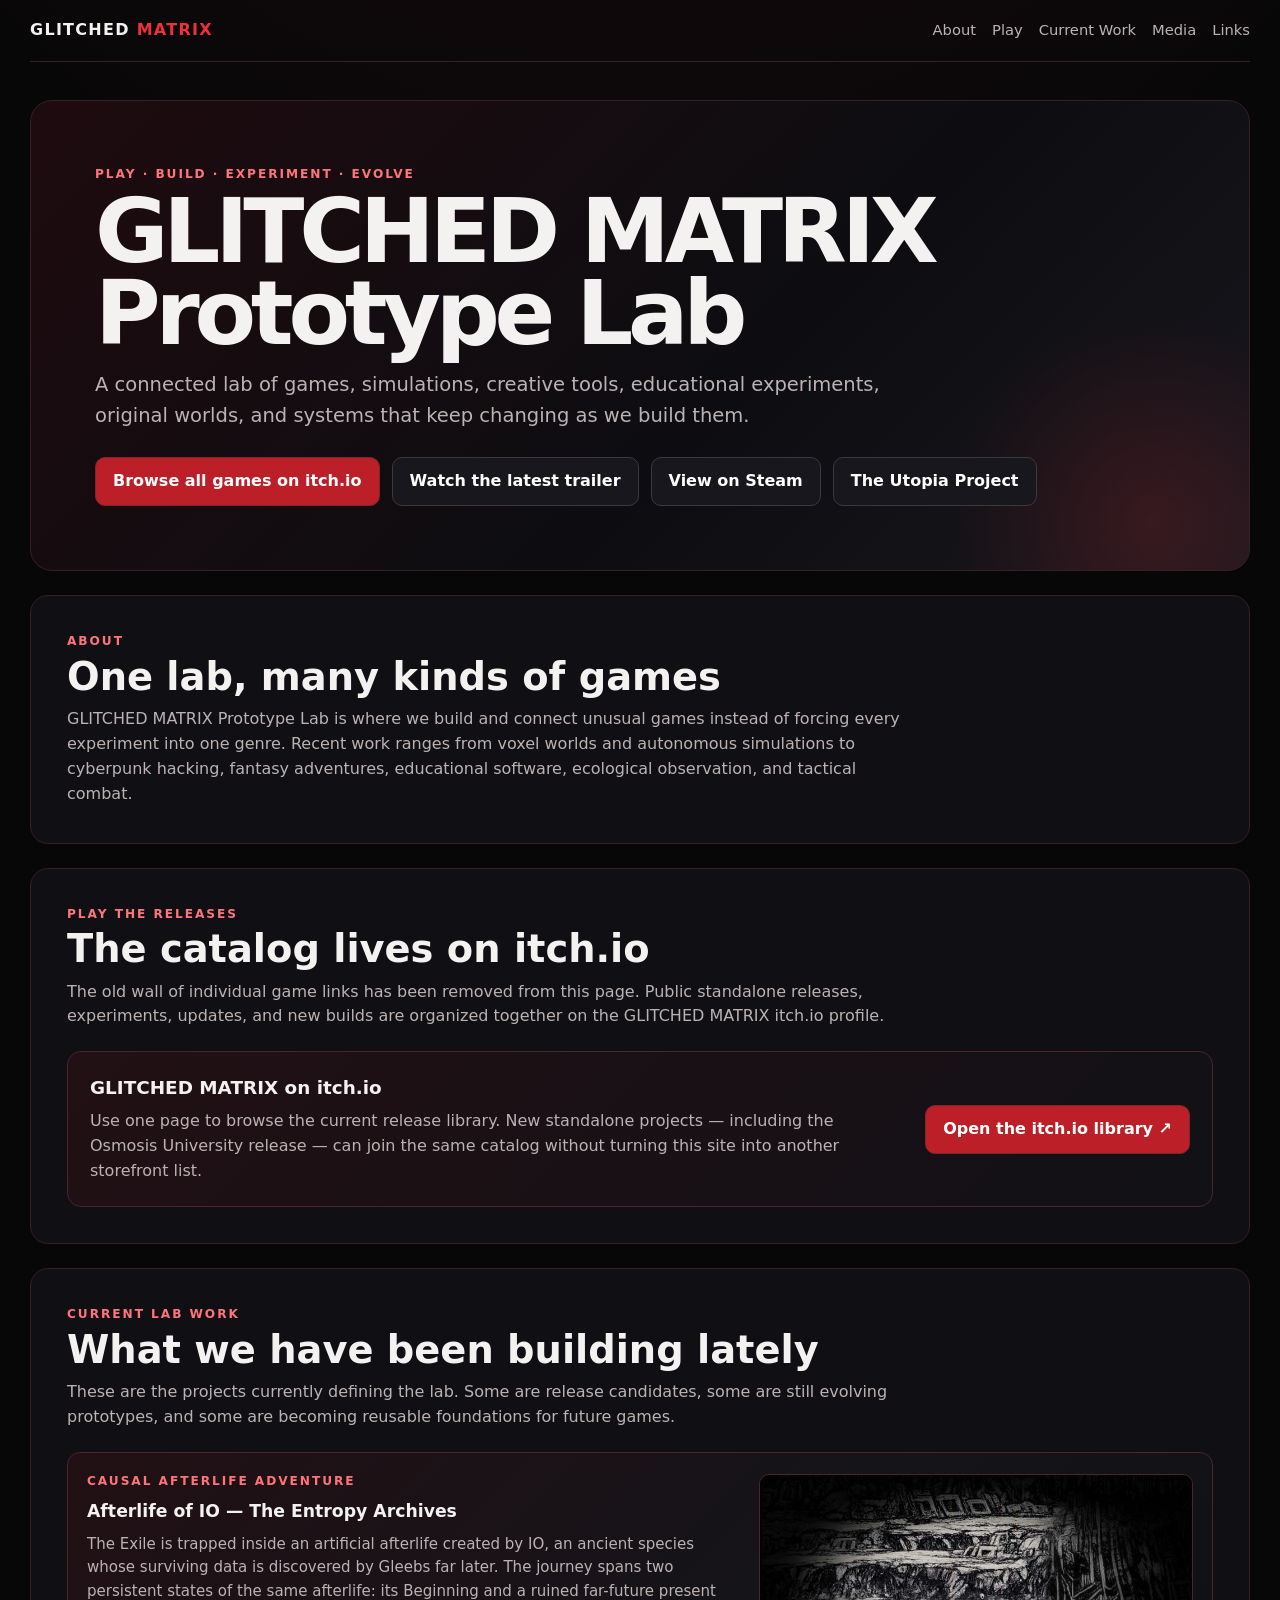
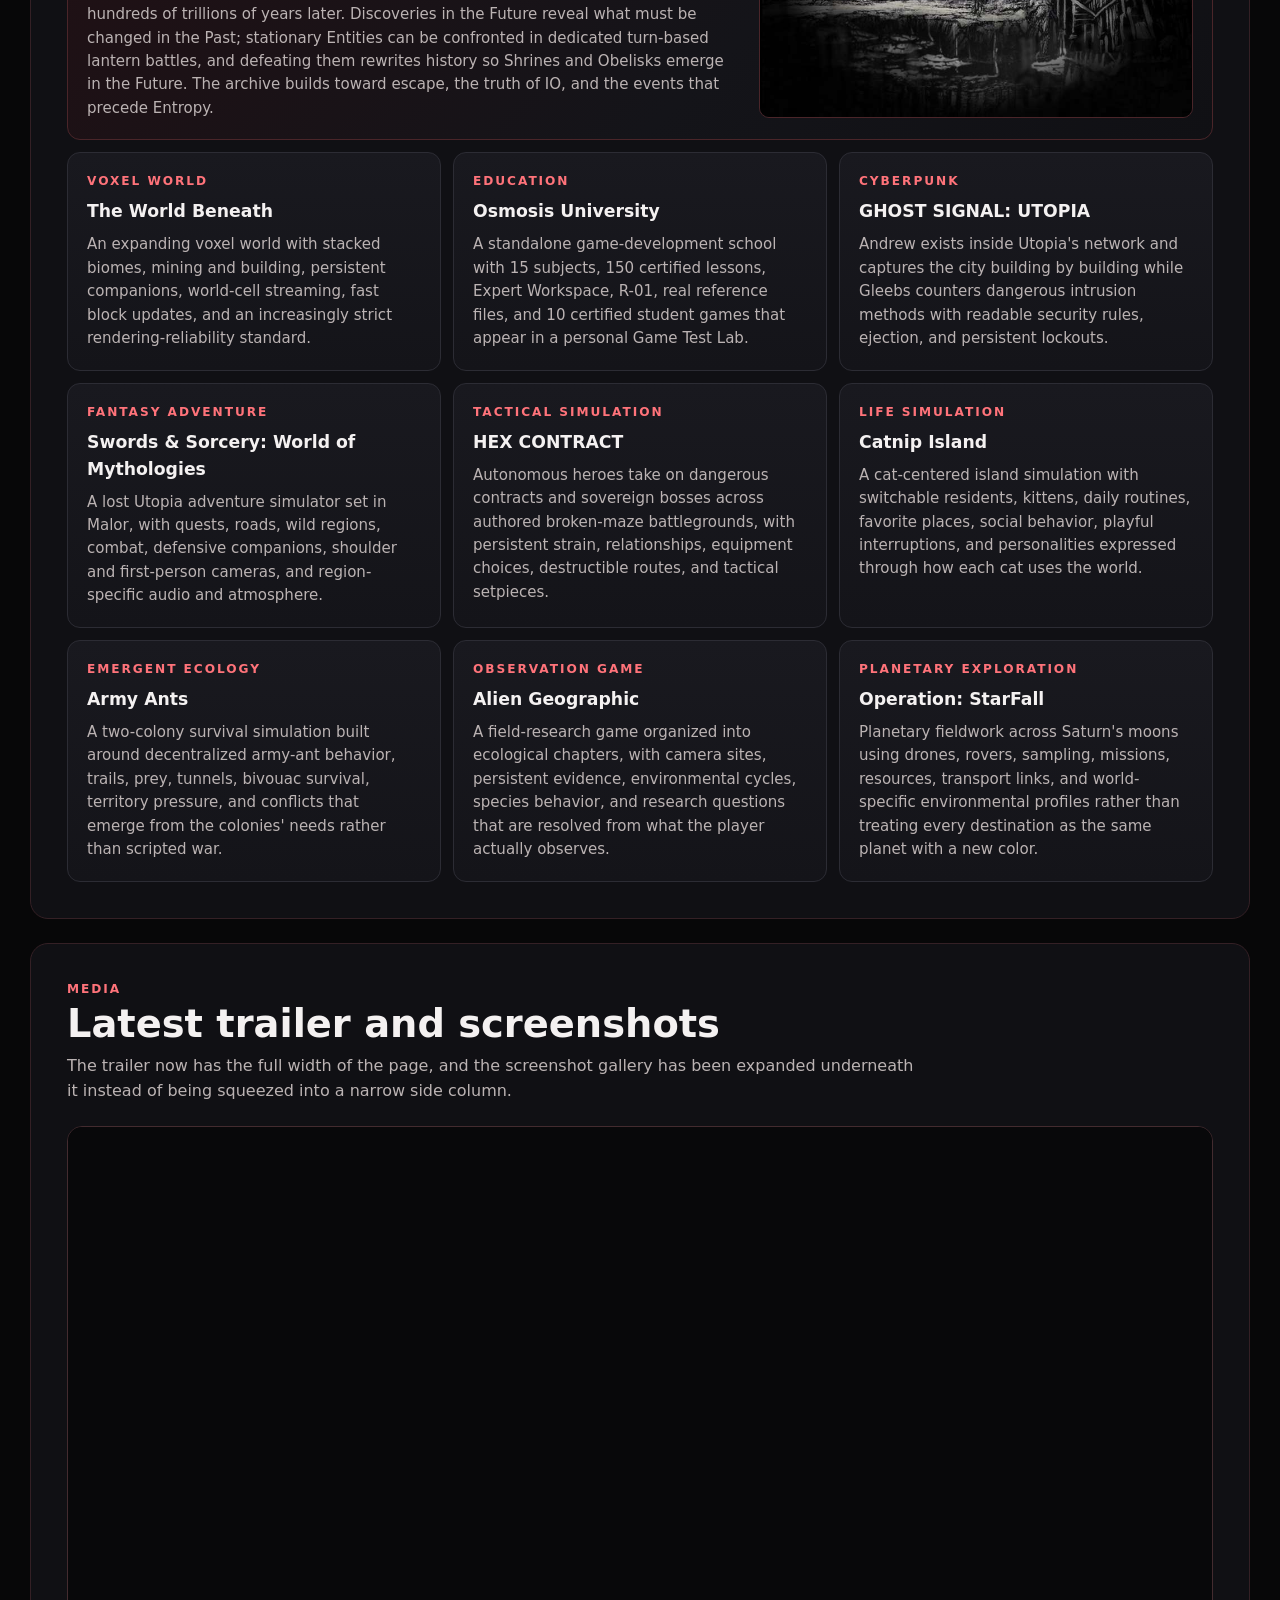
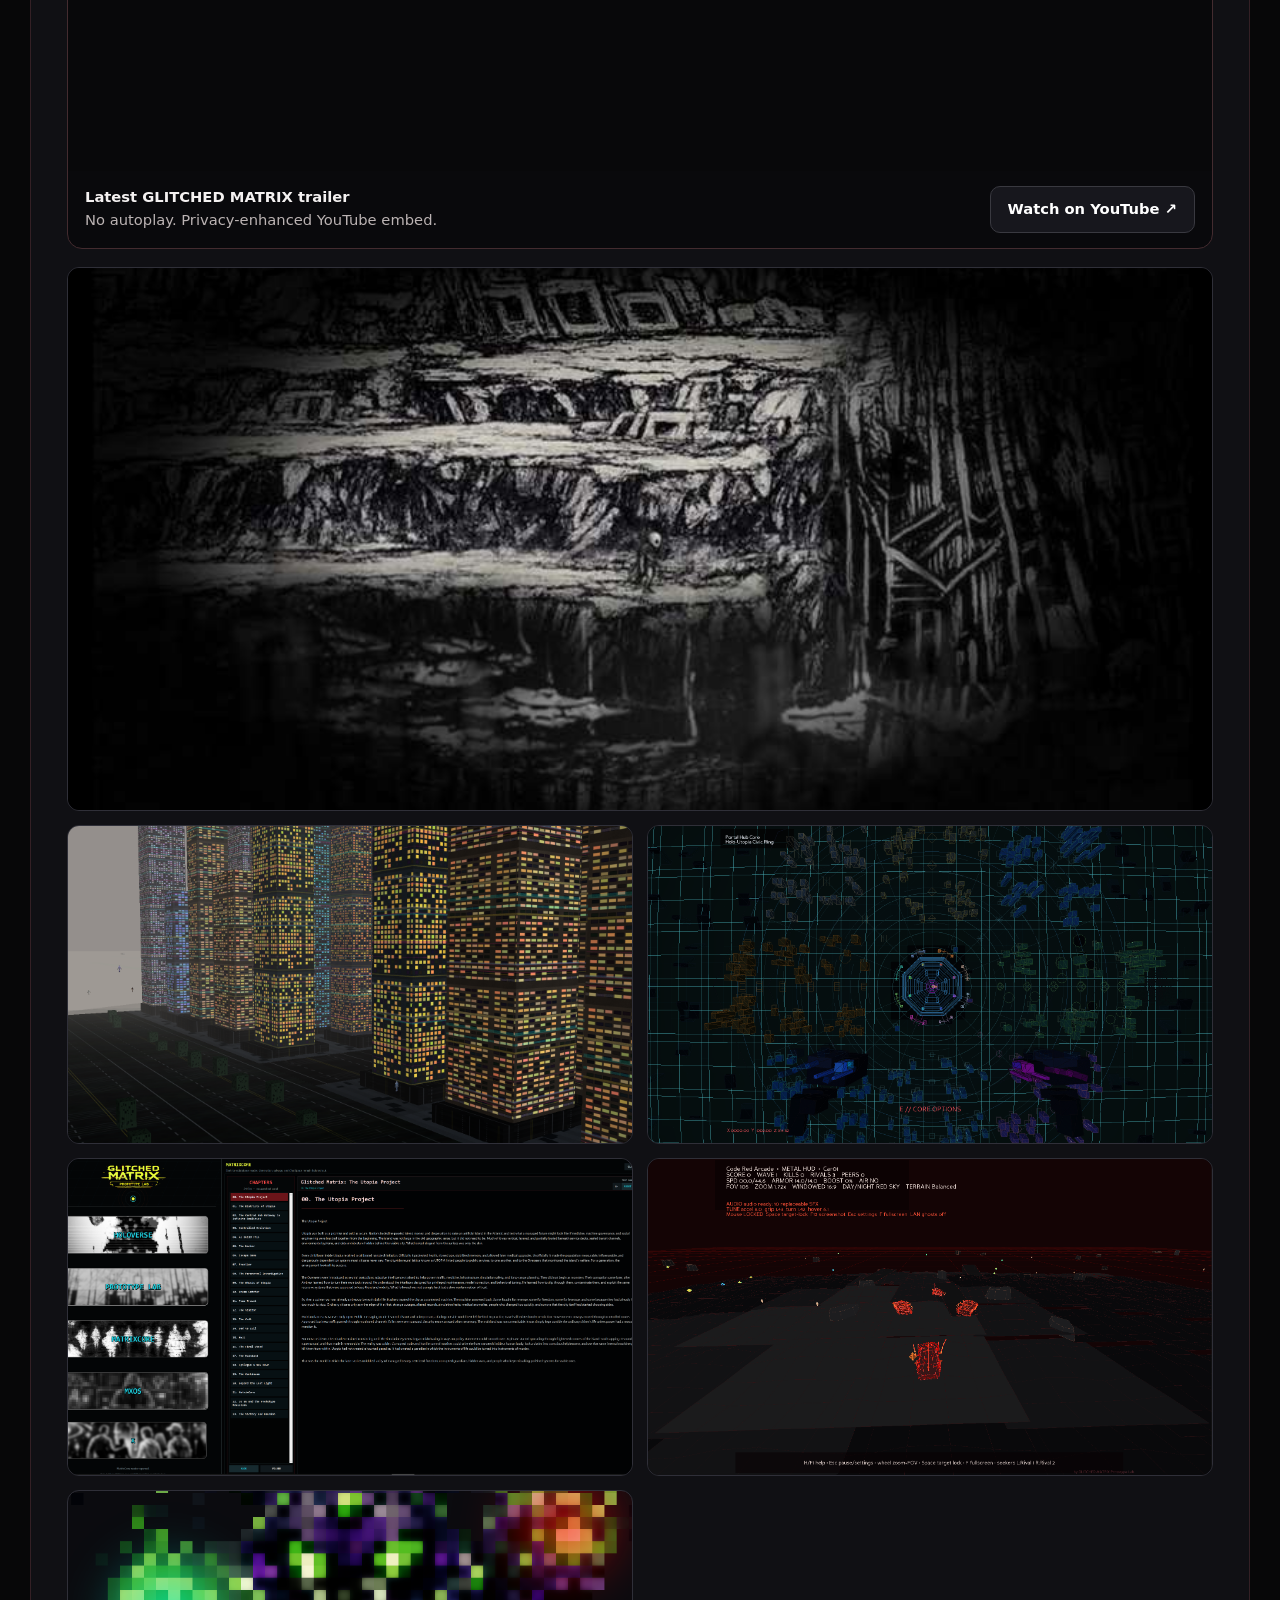
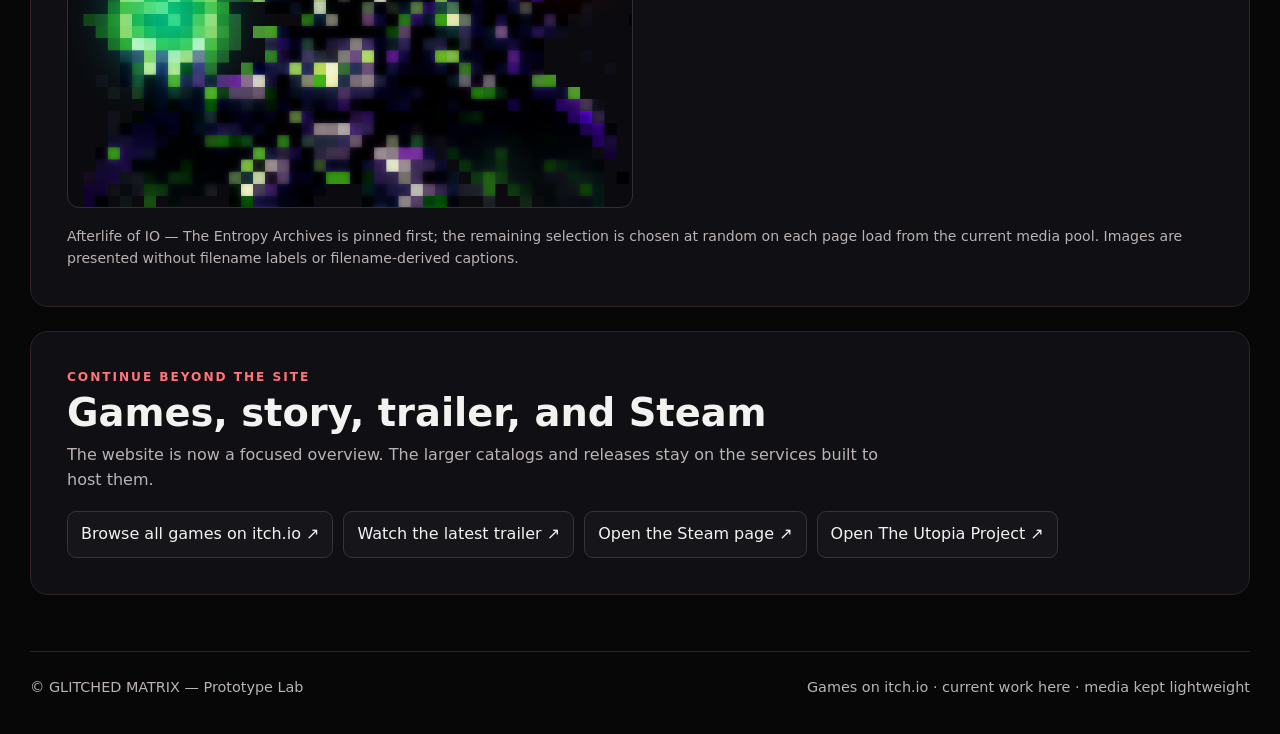
==== index.html @ e88cb7c5 "Repair and feature Afterlife of IO artwork" ====
<!doctype html>
<html lang="en">
<head>
  <meta charset="utf-8">
  <meta name="viewport" content="width=device-width,initial-scale=1">
  <meta name="description" content="GLITCHED MATRIX Prototype Lab — evolving games, creative tools, educational experiments, strange worlds, screenshots, and the latest development trailer.">
  <meta name="color-scheme" content="dark">
  <title>GLITCHED MATRIX Prototype Lab</title>
  <style>
    :root{--bg:#070708;--panel:#111115;--panel2:#17171d;--text:#f4f1f1;--muted:#bbb3b3;--accent:#ef3038;--accent2:#ff737a;--line:#342025;--shell:1220px}
    *{box-sizing:border-box}
    html{scroll-behavior:smooth}
    body{margin:0;background:radial-gradient(circle at 50% -10%,#2c0b10 0,#11090b 28rem,#070708 58rem);color:var(--text);font-family:Inter,system-ui,-apple-system,"Segoe UI",sans-serif;line-height:1.56}
    a{color:inherit}
    img{max-width:100%}
    .shell{width:min(calc(100% - 32px),var(--shell));margin-inline:auto}
    header{display:flex;align-items:center;justify-content:space-between;gap:24px;padding:18px 0;border-bottom:1px solid var(--line)}
    .brand{font-weight:900;letter-spacing:.08em;text-decoration:none}.brand span{color:var(--accent)}
    nav{display:flex;flex-wrap:wrap;gap:16px}nav a{color:var(--muted);text-decoration:none;font-size:.92rem}nav a:hover{color:#fff}
    main{padding:38px 0 56px}
    .hero{position:relative;overflow:hidden;padding:clamp(28px,5vw,68px);border:1px solid var(--line);border-radius:22px;background:linear-gradient(135deg,#1e0b0f,#0d0d11 58%,#17171d)}
    .hero:after{content:"";position:absolute;right:-8rem;bottom:-11rem;width:28rem;height:28rem;border-radius:50%;background:radial-gradient(circle,rgba(239,48,56,.16),transparent 66%);pointer-events:none}
    .eyebrow,.label,.card-label{color:var(--accent2);font-size:.76rem;font-weight:800;letter-spacing:.16em;text-transform:uppercase}
    h1{position:relative;z-index:1;max-width:960px;margin:.45rem 0 1rem;font-size:clamp(2.7rem,7vw,6rem);line-height:.91;letter-spacing:-.058em}
    .lead{position:relative;z-index:1;max-width:820px;margin:0;color:var(--muted);font-size:clamp(1rem,2vw,1.22rem)}
    .actions{position:relative;z-index:1;display:flex;flex-wrap:wrap;gap:12px;margin-top:26px}
    .button{display:inline-flex;align-items:center;justify-content:center;min-height:46px;padding:11px 17px;border:1px solid #7e262c;border-radius:10px;background:#bd1f28;color:#fff;font-weight:800;text-decoration:none}.button.secondary{background:#17171d;border-color:#393940}.button:hover{filter:brightness(1.12)}
    section{margin-top:24px;padding:clamp(22px,3.2vw,36px);border:1px solid var(--line);border-radius:18px;background:rgba(17,17,21,.96)}
    h2{margin:.35rem 0 .65rem;font-size:clamp(1.8rem,3vw,2.75rem);line-height:1.04}
    .section-copy{max-width:850px;margin:0;color:var(--muted)}
    .storefront{display:grid;grid-template-columns:minmax(0,1fr) auto;align-items:center;gap:22px;margin-top:22px;padding:22px;border:1px solid #4a2529;border-radius:14px;background:linear-gradient(135deg,#211014,#111116)}
    .storefront strong{display:block;margin-bottom:6px;font-size:1.15rem}.storefront p{max-width:780px;margin:0;color:var(--muted)}
    .projects{display:grid;grid-template-columns:repeat(3,minmax(0,1fr));gap:12px;margin-top:22px}
    .card{min-height:180px;padding:19px;border:1px solid #2c2c34;border-radius:13px;background:linear-gradient(180deg,#19191f,#141419)}
    .card.featured-project{grid-column:1/-1;min-height:auto;display:grid;grid-template-columns:minmax(0,1.2fr) minmax(300px,.8fr);align-items:center;gap:22px;border-color:#4a2529;background:linear-gradient(135deg,#211014,#141419 60%,#101014)}
    .featured-project-copy{min-width:0}
    .featured-project-image{display:block;width:100%;aspect-ratio:16/9;object-fit:cover;border:1px solid #4a2529;border-radius:10px;background:#09090c}
    .featured-project-image:not([src]){display:none}
    .card h3{margin:7px 0 8px;font-size:1.08rem}.card p{margin:0;color:var(--muted);font-size:.94rem}
    .media-stack{display:grid;gap:18px;margin-top:22px}
    .trailer{overflow:hidden;border:1px solid #432b2f;border-radius:15px;background:#09090c}
    .trailer-frame{position:relative;aspect-ratio:16/9;background:#08080a}
    .trailer-frame iframe{position:absolute;inset:0;width:100%;height:100%;border:0}
    .trailer-copy{display:flex;align-items:center;justify-content:space-between;gap:18px;padding:15px 17px;color:var(--muted);font-size:.92rem}
    .trailer-copy strong{color:var(--text)}
    .gallery{display:grid;grid-template-columns:repeat(2,minmax(0,1fr));gap:14px}
    .gallery-item{display:block;overflow:hidden;aspect-ratio:16/9;border:1px solid #2f2f38;border-radius:12px;background:#0b0b0f}
    .gallery-item.featured{grid-column:1/-1;aspect-ratio:16/7.6}
    .gallery-item:hover{border-color:#a92d35}
    .gallery-photo img{display:block;width:100%;height:100%;object-fit:cover;transition:transform .18s ease}
    .gallery-photo:hover img{transform:scale(1.018)}
    .gallery-shot{background-color:#0b0b0f;background-image:url('assets/images/gallery_current.jpg');background-repeat:no-repeat;background-size:500% 400%}
    .gallery-note{margin:0;color:var(--muted);font-size:.88rem}
    .links{display:flex;flex-wrap:wrap;gap:10px;margin-top:18px}
    .plain-link{padding:10px 13px;border:1px solid #34343c;border-radius:9px;background:#15151a;text-decoration:none}.plain-link:hover{border-color:#a92d35}
    footer{display:flex;justify-content:space-between;gap:20px;padding:24px 0 36px;border-top:1px solid var(--line);color:var(--muted);font-size:.9rem}
    @media(max-width:980px){.projects{grid-template-columns:repeat(2,minmax(0,1fr))}.storefront{grid-template-columns:1fr;justify-items:start}.card.featured-project{grid-template-columns:1fr}}
    @media(max-width:720px){header{align-items:flex-start;flex-direction:column}.projects{grid-template-columns:1fr}.trailer-copy{align-items:flex-start;flex-direction:column}}
    @media(max-width:560px){.shell{width:min(calc(100% - 20px),var(--shell))}.gallery{grid-template-columns:1fr}.gallery-item.featured{grid-column:auto;aspect-ratio:16/9}.hero,section{border-radius:14px}footer{flex-direction:column}}
    @media(prefers-reduced-motion:reduce){html{scroll-behavior:auto}.gallery img{transition:none}}
  </style>
</head>
<body>
  <header class="shell">
    <a class="brand" href="#top">GLITCHED <span>MATRIX</span></a>
    <nav aria-label="Primary navigation">
      <a href="#about">About</a>
      <a href="#games">Play</a>
      <a href="#projects">Current Work</a>
      <a href="#media">Media</a>
      <a href="#archive">Links</a>
    </nav>
  </header>

  <main id="top" class="shell">
    <div class="hero">
      <div class="eyebrow">Play · Build · Experiment · Evolve</div>
      <h1>GLITCHED MATRIX Prototype Lab</h1>
      <p class="lead">A connected lab of games, simulations, creative tools, educational experiments, original worlds, and systems that keep changing as we build them.</p>
      <div class="actions">
        <a class="button" href="https://glitched-matrix.itch.io/" target="_blank" rel="noopener noreferrer">Browse all games on itch.io</a>
        <a class="button secondary" href="https://youtu.be/fhKmr05TEgU?si=8iBmlRRrQRwi22lu" target="_blank" rel="noopener noreferrer">Watch the latest trailer</a>
        <a class="button secondary" href="https://store.steampowered.com/app/4386390/Matrix_OS_Arcade_Evolution/" target="_blank" rel="noopener noreferrer">View on Steam</a>
        <a class="button secondary" href="https://a.co/d/0aq9m4ip" target="_blank" rel="noopener noreferrer">The Utopia Project</a>
      </div>
    </div>

    <section id="about">
      <div class="label">About</div>
      <h2>One lab, many kinds of games</h2>
      <p class="section-copy">GLITCHED MATRIX Prototype Lab is where we build and connect unusual games instead of forcing every experiment into one genre. Recent work ranges from voxel worlds and autonomous simulations to cyberpunk hacking, fantasy adventures, educational software, ecological observation, and tactical combat.</p>
    </section>

    <section id="games">
      <div class="label">Play the releases</div>
      <h2>The catalog lives on itch.io</h2>
      <p class="section-copy">The old wall of individual game links has been removed from this page. Public standalone releases, experiments, updates, and new builds are organized together on the GLITCHED MATRIX itch.io profile.</p>
      <div class="storefront">
        <div>
          <strong>GLITCHED MATRIX on itch.io</strong>
          <p>Use one page to browse the current release library. New standalone projects — including the Osmosis University release — can join the same catalog without turning this site into another storefront list.</p>
        </div>
        <a class="button" href="https://glitched-matrix.itch.io/" target="_blank" rel="noopener noreferrer">Open the itch.io library ↗</a>
      </div>
    </section>

    <section id="projects">
      <div class="label">Current Lab Work</div>
      <h2>What we have been building lately</h2>
      <p class="section-copy">These are the projects currently defining the lab. Some are release candidates, some are still evolving prototypes, and some are becoming reusable foundations for future games.</p>
      <div class="projects">
        <article class="card featured-project">
          <div class="featured-project-copy">
            <div class="card-label">Causal Afterlife Adventure</div>
            <h3>Afterlife of IO — The Entropy Archives</h3>
            <p>The Exile is trapped inside an artificial afterlife created by IO, an ancient species whose surviving data is discovered by Gleebs far later. The journey spans two persistent states of the same afterlife: its Beginning and a ruined far-future present hundreds of trillions of years later. Discoveries in the Future reveal what must be changed in the Past; stationary Entities can be confronted in dedicated turn-based lantern battles, and defeating them rewrites history so Shrines and Obelisks emerge in the Future. The archive builds toward escape, the truth of IO, and the events that precede Entropy.</p>
          </div>
          <img id="afterlifeFeatureImage" class="featured-project-image" alt="Afterlife of IO — The Entropy Archives screenshot." decoding="async">
        </article>
        <article class="card"><div class="card-label">Voxel World</div><h3>The World Beneath</h3><p>An expanding voxel world with stacked biomes, mining and building, persistent companions, world-cell streaming, fast block updates, and an increasingly strict rendering-reliability standard.</p></article>
        <article class="card"><div class="card-label">Education</div><h3>Osmosis University</h3><p>A standalone game-development school with 15 subjects, 150 certified lessons, Expert Workspace, R-01, real reference files, and 10 certified student games that appear in a personal Game Test Lab.</p></article>
        <article class="card"><div class="card-label">Cyberpunk</div><h3>GHOST SIGNAL: UTOPIA</h3><p>Andrew exists inside Utopia's network and captures the city building by building while Gleebs counters dangerous intrusion methods with readable security rules, ejection, and persistent lockouts.</p></article>
        <article class="card"><div class="card-label">Fantasy Adventure</div><h3>Swords &amp; Sorcery: World of Mythologies</h3><p>A lost Utopia adventure simulator set in Malor, with quests, roads, wild regions, combat, defensive companions, shoulder and first-person cameras, and region-specific audio and atmosphere.</p></article>
        <article class="card"><div class="card-label">Tactical Simulation</div><h3>HEX CONTRACT</h3><p>Autonomous heroes take on dangerous contracts and sovereign bosses across authored broken-maze battlegrounds, with persistent strain, relationships, equipment choices, destructible routes, and tactical setpieces.</p></article>
        <article class="card"><div class="card-label">Life Simulation</div><h3>Catnip Island</h3><p>A cat-centered island simulation with switchable residents, kittens, daily routines, favorite places, social behavior, playful interruptions, and personalities expressed through how each cat uses the world.</p></article>
        <article class="card"><div class="card-label">Emergent Ecology</div><h3>Army Ants</h3><p>A two-colony survival simulation built around decentralized army-ant behavior, trails, prey, tunnels, bivouac survival, territory pressure, and conflicts that emerge from the colonies' needs rather than scripted war.</p></article>
        <article class="card"><div class="card-label">Observation Game</div><h3>Alien Geographic</h3><p>A field-research game organized into ecological chapters, with camera sites, persistent evidence, environmental cycles, species behavior, and research questions that are resolved from what the player actually observes.</p></article>
        <article class="card"><div class="card-label">Planetary Exploration</div><h3>Operation: StarFall</h3><p>Planetary fieldwork across Saturn's moons using drones, rovers, sampling, missions, resources, transport links, and world-specific environmental profiles rather than treating every destination as the same planet with a new color.</p></article>
      </div>
    </section>

    <section id="media">
      <div class="label">Media</div>
      <h2>Latest trailer and screenshots</h2>
      <p class="section-copy">The trailer now has the full width of the page, and the screenshot gallery has been expanded underneath it instead of being squeezed into a narrow side column.</p>
      <div class="media-stack">
        <article class="trailer">
          <div class="trailer-frame"><iframe src="https://www.youtube-nocookie.com/embed/fhKmr05TEgU" title="GLITCHED MATRIX Prototype Lab latest trailer" loading="lazy" referrerpolicy="strict-origin-when-cross-origin" allow="accelerometer; clipboard-write; encrypted-media; gyroscope; picture-in-picture; web-share" allowfullscreen></iframe></div>
          <div class="trailer-copy"><span><strong>Latest GLITCHED MATRIX trailer</strong><br>No autoplay. Privacy-enhanced YouTube embed.</span><a class="button secondary" href="https://youtu.be/fhKmr05TEgU?si=8iBmlRRrQRwi22lu" target="_blank" rel="noopener noreferrer">Watch on YouTube ↗</a></div>
        </article>

        <div id="mediaGallery" class="gallery" aria-label="Randomized GLITCHED MATRIX screenshot gallery"></div>
        <noscript>
          <div class="gallery" aria-label="GLITCHED MATRIX screenshot gallery">
            <div class="gallery-item gallery-photo featured"><img src="assets/images/MATRIXOS%20WINDOW.png" loading="lazy" decoding="async" alt="GLITCHED MATRIX interface screenshot."></div>
            <div class="gallery-item gallery-photo"><img src="assets/images/SCREENSHOT.png" loading="lazy" decoding="async" alt="GLITCHED MATRIX Prototype Lab screenshot."></div>
          </div>
        </noscript>
        <p class="gallery-note">Afterlife of IO — The Entropy Archives is pinned first; the remaining selection is chosen at random on each page load from the current media pool. Images are presented without filename labels or filename-derived captions.</p>
      </div>
    </section>

    <section id="archive">
      <div class="label">Continue Beyond the Site</div>
      <h2>Games, story, trailer, and Steam</h2>
      <p class="section-copy">The website is now a focused overview. The larger catalogs and releases stay on the services built to host them.</p>
      <div class="links">
        <a class="plain-link" href="https://glitched-matrix.itch.io/" target="_blank" rel="noopener noreferrer">Browse all games on itch.io ↗</a>
        <a class="plain-link" href="https://youtu.be/fhKmr05TEgU?si=8iBmlRRrQRwi22lu" target="_blank" rel="noopener noreferrer">Watch the latest trailer ↗</a>
        <a class="plain-link" href="https://store.steampowered.com/app/4386390/Matrix_OS_Arcade_Evolution/" target="_blank" rel="noopener noreferrer">Open the Steam page ↗</a>
        <a class="plain-link" href="https://a.co/d/0aq9m4ip" target="_blank" rel="noopener noreferrer">Open The Utopia Project ↗</a>
      </div>
    </section>
  </main>

  <footer class="shell">
    <span>© GLITCHED MATRIX — Prototype Lab</span>
    <span>Games on itch.io · current work here · media kept lightweight</span>
  </footer>

  <script>
    (() => {
      const gallery = document.getElementById('mediaGallery');
      const featureImage = document.getElementById('afterlifeFeatureImage');
      if (!gallery) return;

      const visibleCount = 8;
      const pinnedImage = {type:'image', src:'', alt:'Afterlife of IO — The Entropy Archives screenshot.'};
      const pinnedParts = [
        'assets/images/afterlife_io/head01a.txt',
        'assets/images/afterlife_io/head01b.txt',
        'assets/images/afterlife_io/head02.txt',
        'assets/images/afterlife_io/part02.txt',
        'assets/images/afterlife_io/part03.txt',
        'assets/images/afterlife_io/part04.txt',
        'assets/images/afterlife_io/part05.txt',
        'assets/images/afterlife_io/part06.txt'
      ];
      const imagePool = [
        {type:'image', src:'assets/images/MATRIXOS%20WINDOW.png', alt:'GLITCHED MATRIX interface screenshot.'},
        {type:'image', src:'assets/images/SCREENSHOT.png', alt:'GLITCHED MATRIX Prototype Lab screenshot.'},
        {type:'image', src:'assets/images/CAPSULE%20HEADER.png', alt:'GLITCHED MATRIX project artwork.'},
        {type:'image', src:'assets/images/C1.png', alt:'GLITCHED MATRIX project artwork.'},
        {type:'image', src:'assets/images/CAPSULE%20MAIN.png', alt:'GLITCHED MATRIX Prototype Lab artwork.'},
        {type:'image', src:'assets/images/business_card.png', alt:'GLITCHED MATRIX promotional artwork.'},
        {type:'atlas', pos:'0% 0%', alt:'Osmosis University lesson interface.'},
        {type:'atlas', pos:'25% 0%', alt:'Osmosis University Game Test Lab.'},
        {type:'atlas', pos:'50% 0%', alt:'GHOST SIGNAL: UTOPIA city and hacking views.'},
        {type:'atlas', pos:'75% 0%', alt:'Utopia Conflict wireframe combat views.'},
        {type:'atlas', pos:'100% 0%', alt:'Holoutopia city world atlas.'},
        {type:'atlas', pos:'0% 33.3333%', alt:'GLITCH TV broadcast interface.'},
        {type:'atlas', pos:'25% 33.3333%', alt:'Sound Fragments audio interface.'},
        {type:'atlas', pos:'50% 33.3333%', alt:'Post-apocalyptic living world dashboard.'},
        {type:'atlas', pos:'75% 33.3333%', alt:'Post-apocalyptic pixel society scene.'},
        {type:'atlas', pos:'100% 33.3333%', alt:'Space optics simulation.'},
        {type:'atlas', pos:'0% 66.6667%', alt:'Saturn system exploration scene.'},
        {type:'atlas', pos:'25% 66.6667%', alt:'Space flight prototype.'},
        {type:'atlas', pos:'50% 66.6667%', alt:'Orbital digital world prototype.'},
        {type:'atlas', pos:'75% 66.6667%', alt:'Dark first-person prototype environment.'},
        {type:'atlas', pos:'100% 66.6667%', alt:'HoloVerse forest experiment.'},
        {type:'atlas', pos:'0% 100%', alt:'Neon prototype scene.'},
        {type:'atlas', pos:'25% 100%', alt:'GLITCHED MATRIX project interface.'},
        {type:'atlas', pos:'50% 100%', alt:'Minimal wireframe landscape experiment.'}
      ];

      function shuffle(items) {
        const out = items.slice();
        for (let i = out.length - 1; i > 0; i -= 1) {
          const j = Math.floor(Math.random() * (i + 1));
          [out[i], out[j]] = [out[j], out[i]];
        }
        return out;
      }

      function render(pool) {
        gallery.replaceChildren();
        const randomItems = shuffle(pool).slice(0, Math.min(Math.max(visibleCount - 1, 0), pool.length));
        [pinnedImage, ...randomItems].forEach((item, index) => {
          const frame = document.createElement('div');
          frame.className = `gallery-item ${item.type === 'atlas' ? 'gallery-shot' : 'gallery-photo'}${index === 0 ? ' featured' : ''}`;
          if (item.type === 'atlas') {
            frame.setAttribute('role', 'img');
            frame.setAttribute('aria-label', item.alt);
            frame.style.backgroundPosition = item.pos;
          } else {
            const img = document.createElement('img');
            img.src = item.src;
            img.alt = item.alt;
            img.loading = index === 0 ? 'eager' : 'lazy';
            img.decoding = 'async';
            img.addEventListener('error', () => frame.remove(), {once:true});
            frame.appendChild(img);
          }
          gallery.appendChild(frame);
        });
      }

      async function loadPinnedImage() {
        const chunks = await Promise.all(pinnedParts.map(async path => {
          const response = await fetch(path, {cache:'force-cache'});
          if (!response.ok) throw new Error(`Image data unavailable: ${path}`);
          return response.text();
        }));
        return `data:image/jpeg;base64,${chunks.join('').replace(/\s+/g,'')}`;
      }

      function probeAtlas() {
        return new Promise(resolve => {
          const atlasProbe = new Image();
          atlasProbe.onload = () => resolve(true);
          atlasProbe.onerror = () => resolve(false);
          atlasProbe.src = 'assets/images/gallery_current.jpg';
        });
      }

      async function startGallery() {
        try {
          pinnedImage.src = await loadPinnedImage();
          if (featureImage) featureImage.src = pinnedImage.src;
        } catch (error) {
          console.warn('Afterlife of IO gallery image could not be reconstructed.', error);
          pinnedImage.src = 'assets/images/SCREENSHOT.png';
          if (featureImage) featureImage.src = pinnedImage.src;
        }
        const atlasAvailable = await probeAtlas();
        render(atlasAvailable ? imagePool : imagePool.filter(item => item.type === 'image'));
      }

      startGallery();
    })();
  </script>
</body>
</html>
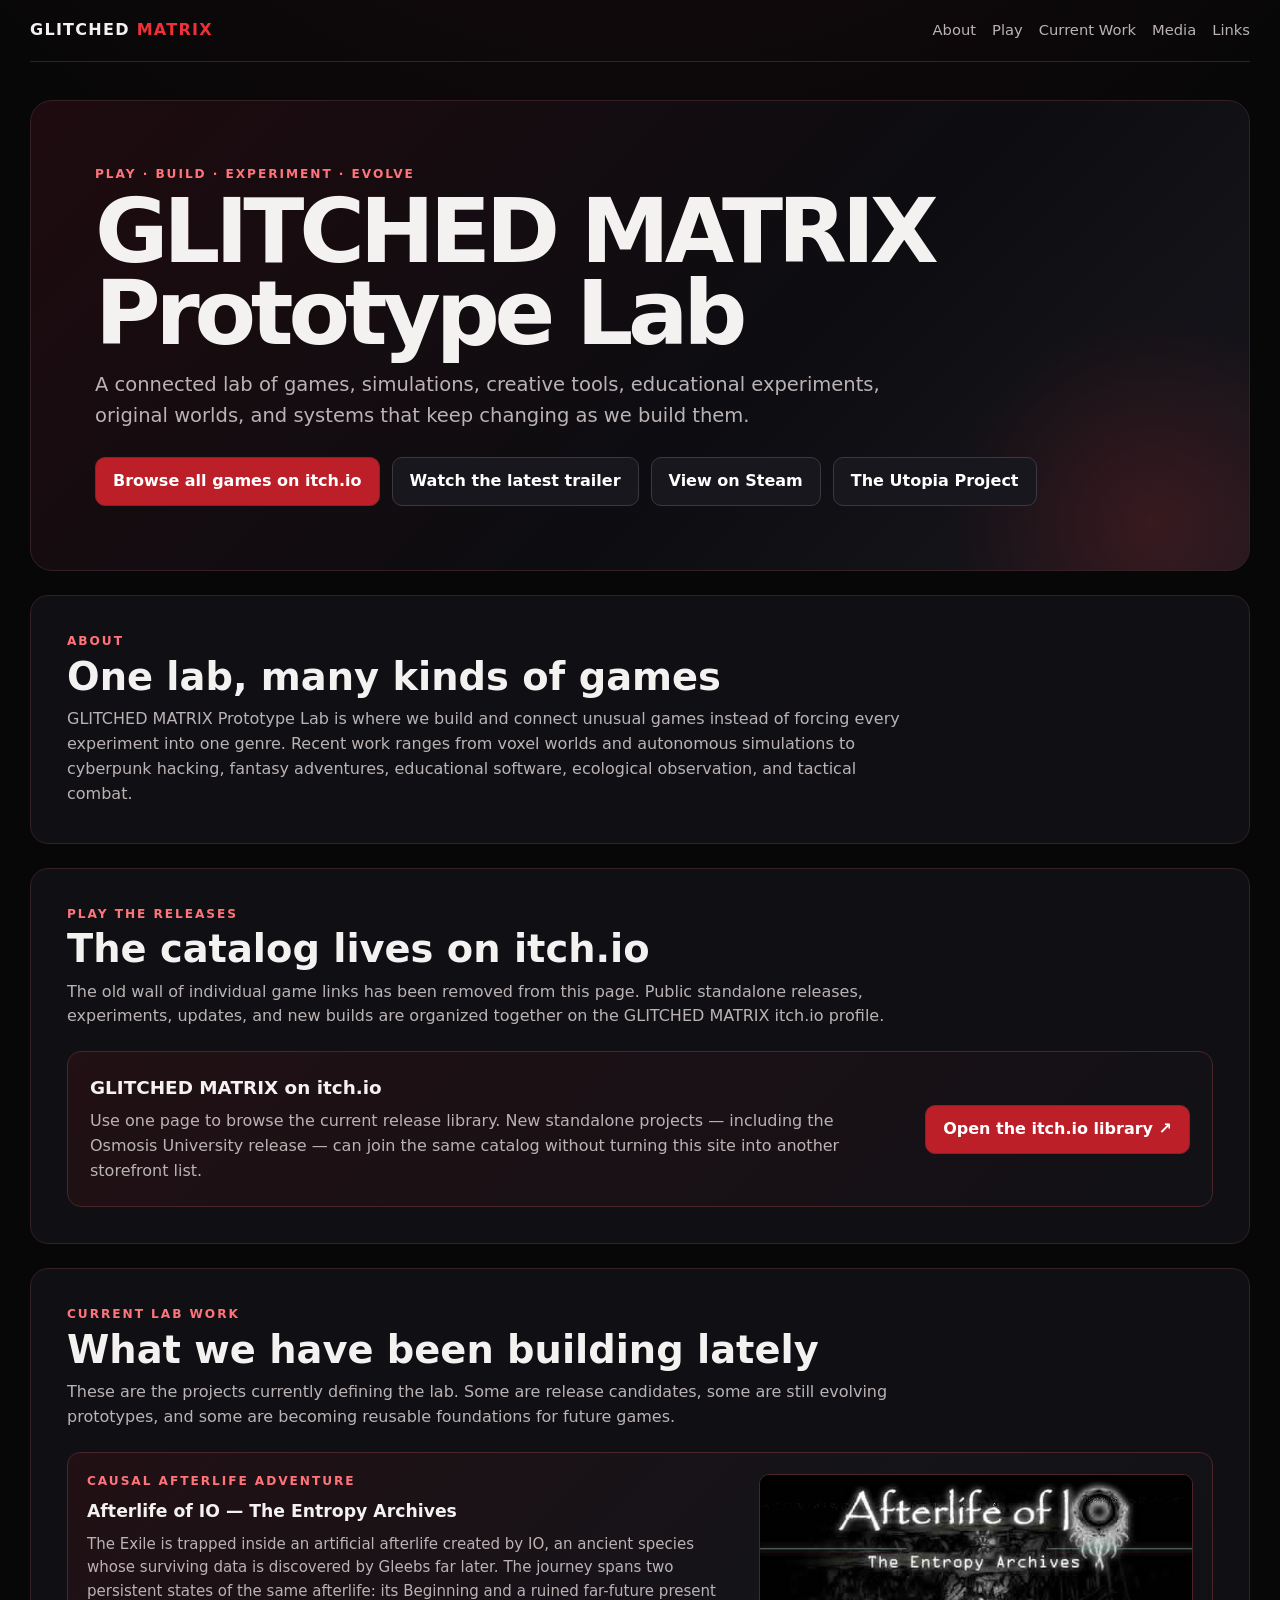
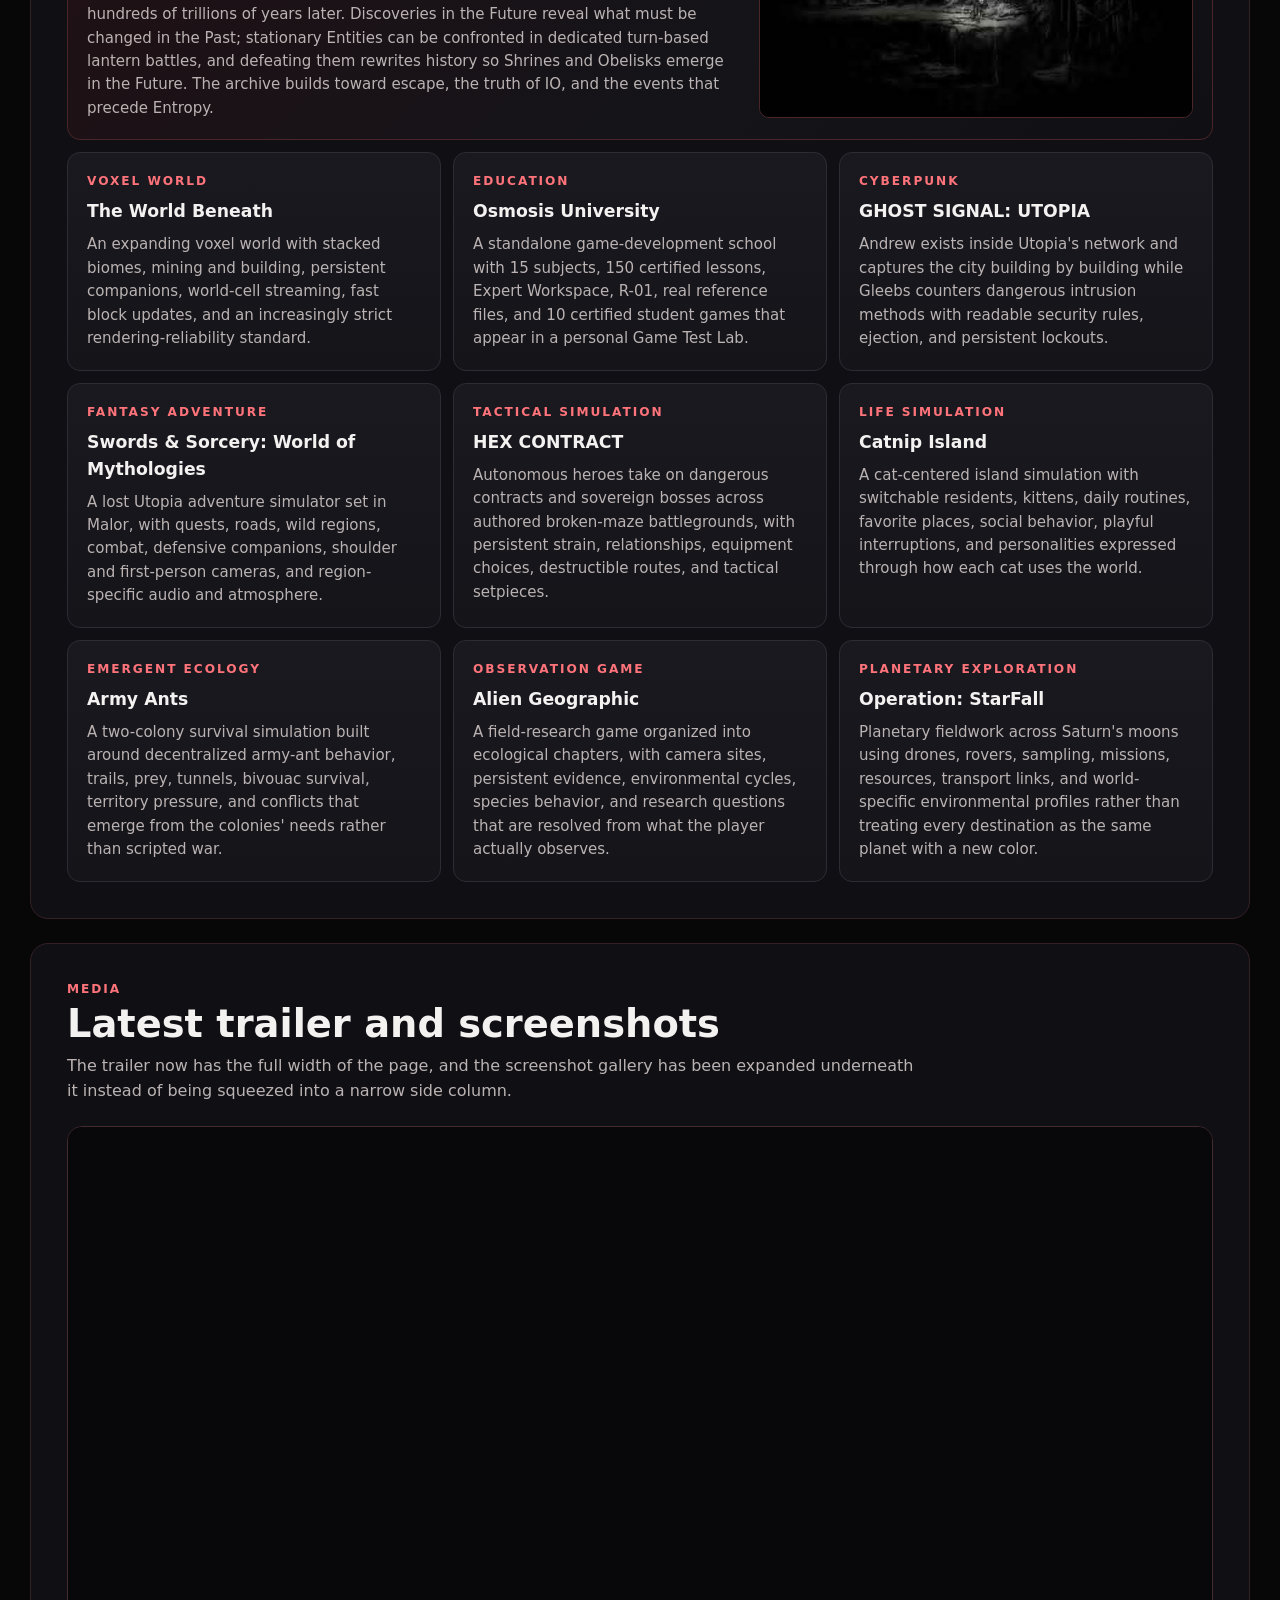
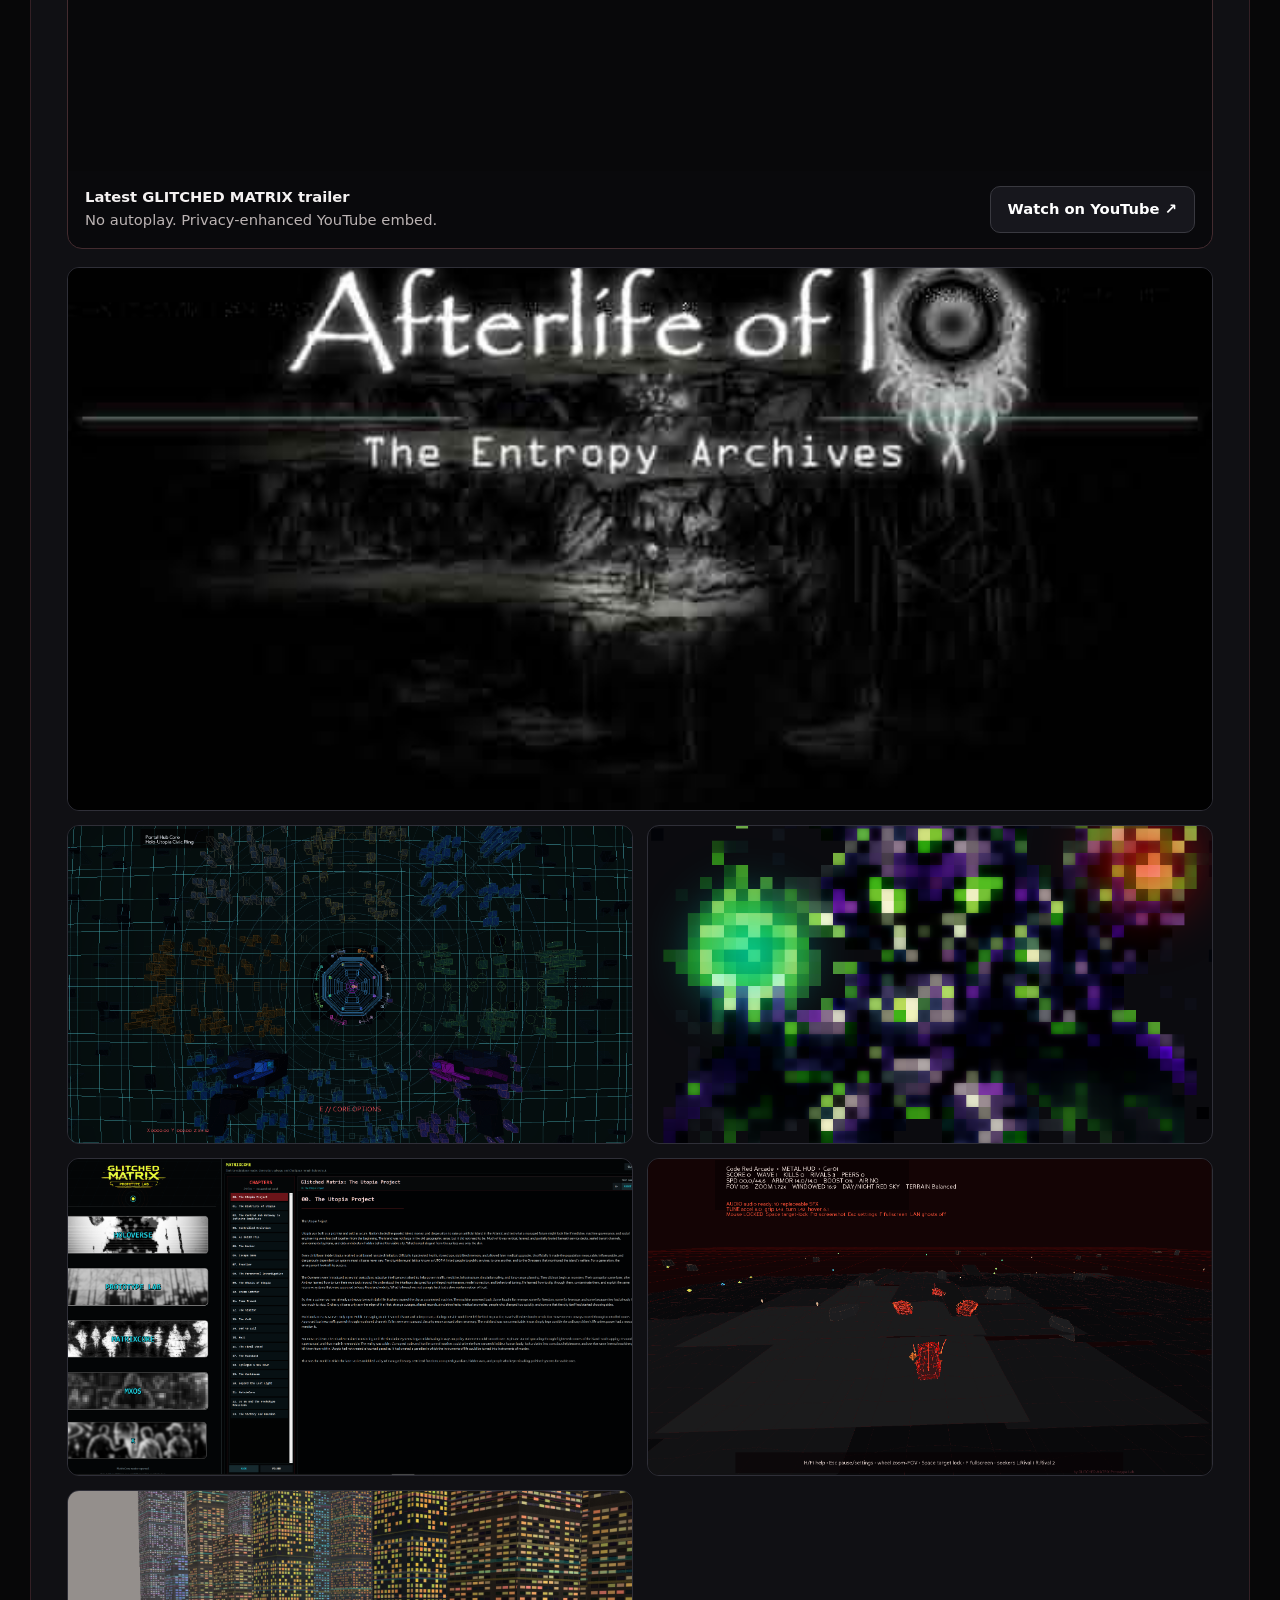
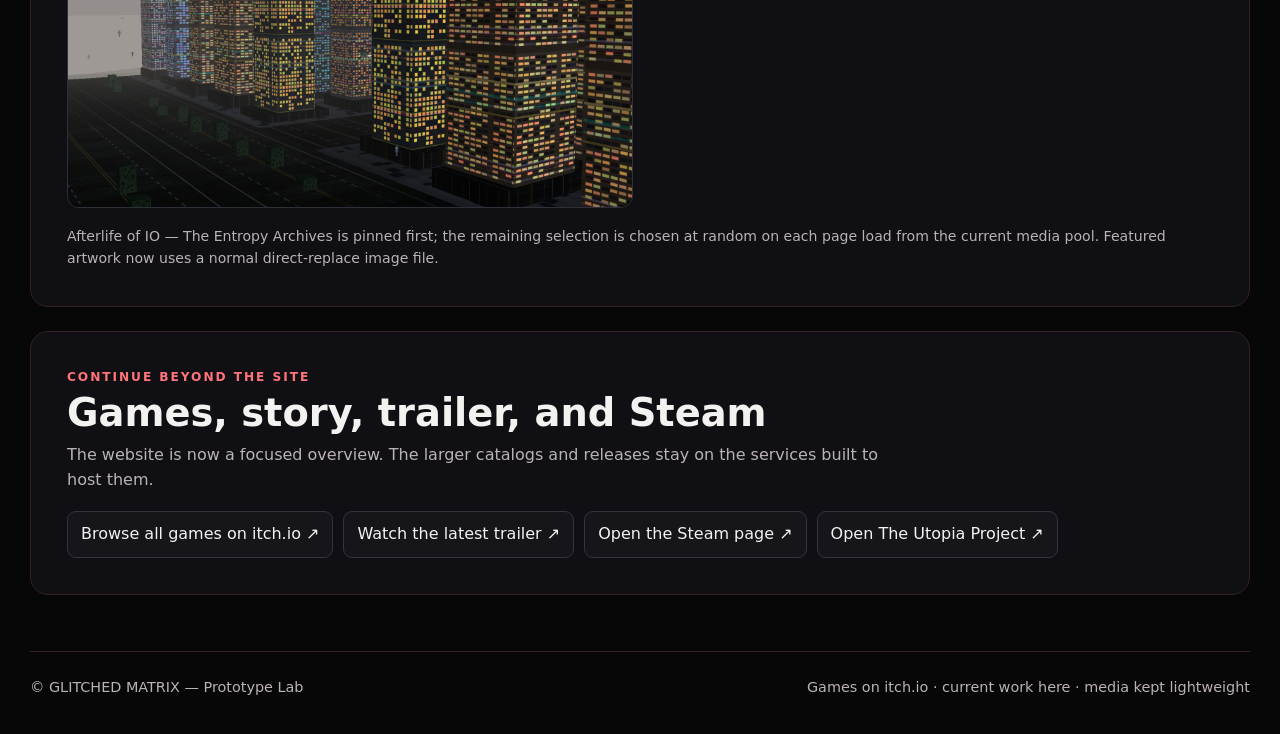
==== commit 16c4b15f: "Simplify website image swapping to direct files" ====
--- a/index.html
+++ b/index.html
@@ -35,7 +35,6 @@
     .card.featured-project{grid-column:1/-1;min-height:auto;display:grid;grid-template-columns:minmax(0,1.2fr) minmax(300px,.8fr);align-items:center;gap:22px;border-color:#4a2529;background:linear-gradient(135deg,#211014,#141419 60%,#101014)}
     .featured-project-copy{min-width:0}
     .featured-project-image{display:block;width:100%;aspect-ratio:16/9;object-fit:cover;border:1px solid #4a2529;border-radius:10px;background:#09090c}
-    .featured-project-image:not([src]){display:none}
     .card h3{margin:7px 0 8px;font-size:1.08rem}.card p{margin:0;color:var(--muted);font-size:.94rem}
     .media-stack{display:grid;gap:18px;margin-top:22px}
     .trailer{overflow:hidden;border:1px solid #432b2f;border-radius:15px;background:#09090c}
@@ -115,7 +114,7 @@
             <h3>Afterlife of IO — The Entropy Archives</h3>
             <p>The Exile is trapped inside an artificial afterlife created by IO, an ancient species whose surviving data is discovered by Gleebs far later. The journey spans two persistent states of the same afterlife: its Beginning and a ruined far-future present hundreds of trillions of years later. Discoveries in the Future reveal what must be changed in the Past; stationary Entities can be confronted in dedicated turn-based lantern battles, and defeating them rewrites history so Shrines and Obelisks emerge in the Future. The archive builds toward escape, the truth of IO, and the events that precede Entropy.</p>
           </div>
-          <img id="afterlifeFeatureImage" class="featured-project-image" alt="Afterlife of IO — The Entropy Archives screenshot." decoding="async">
+          <img id="afterlifeFeatureImage" class="featured-project-image" src="assets/images/easy_swap/afterlife_io_feature.jpg" alt="Afterlife of IO — The Entropy Archives artwork." decoding="async">
         </article>
         <article class="card"><div class="card-label">Voxel World</div><h3>The World Beneath</h3><p>An expanding voxel world with stacked biomes, mining and building, persistent companions, world-cell streaming, fast block updates, and an increasingly strict rendering-reliability standard.</p></article>
         <article class="card"><div class="card-label">Education</div><h3>Osmosis University</h3><p>A standalone game-development school with 15 subjects, 150 certified lessons, Expert Workspace, R-01, real reference files, and 10 certified student games that appear in a personal Game Test Lab.</p></article>
@@ -142,11 +141,11 @@
         <div id="mediaGallery" class="gallery" aria-label="Randomized GLITCHED MATRIX screenshot gallery"></div>
         <noscript>
           <div class="gallery" aria-label="GLITCHED MATRIX screenshot gallery">
-            <div class="gallery-item gallery-photo featured"><img src="assets/images/MATRIXOS%20WINDOW.png" loading="lazy" decoding="async" alt="GLITCHED MATRIX interface screenshot."></div>
+            <div class="gallery-item gallery-photo featured"><img src="assets/images/easy_swap/afterlife_io_feature.jpg" loading="eager" decoding="async" alt="Afterlife of IO — The Entropy Archives artwork."></div>
             <div class="gallery-item gallery-photo"><img src="assets/images/SCREENSHOT.png" loading="lazy" decoding="async" alt="GLITCHED MATRIX Prototype Lab screenshot."></div>
           </div>
         </noscript>
-        <p class="gallery-note">Afterlife of IO — The Entropy Archives is pinned first; the remaining selection is chosen at random on each page load from the current media pool. Images are presented without filename labels or filename-derived captions.</p>
+        <p class="gallery-note">Afterlife of IO — The Entropy Archives is pinned first; the remaining selection is chosen at random on each page load from the current media pool. Featured artwork now uses a normal direct-replace image file.</p>
       </div>
     </section>
 
@@ -171,21 +170,10 @@
   <script>
     (() => {
       const gallery = document.getElementById('mediaGallery');
-      const featureImage = document.getElementById('afterlifeFeatureImage');
       if (!gallery) return;
 
       const visibleCount = 8;
-      const pinnedImage = {type:'image', src:'', alt:'Afterlife of IO — The Entropy Archives screenshot.'};
-      const pinnedParts = [
-        'assets/images/afterlife_io/head01a.txt',
-        'assets/images/afterlife_io/head01b.txt',
-        'assets/images/afterlife_io/head02.txt',
-        'assets/images/afterlife_io/part02.txt',
-        'assets/images/afterlife_io/part03.txt',
-        'assets/images/afterlife_io/part04.txt',
-        'assets/images/afterlife_io/part05.txt',
-        'assets/images/afterlife_io/part06.txt'
-      ];
+      const pinnedImage = {type:'image', src:'assets/images/easy_swap/afterlife_io_feature.jpg', alt:'Afterlife of IO — The Entropy Archives artwork.'};
       const imagePool = [
         {type:'image', src:'assets/images/MATRIXOS%20WINDOW.png', alt:'GLITCHED MATRIX interface screenshot.'},
         {type:'image', src:'assets/images/SCREENSHOT.png', alt:'GLITCHED MATRIX Prototype Lab screenshot.'},
@@ -245,38 +233,10 @@
         });
       }
 
-      async function loadPinnedImage() {
-        const chunks = await Promise.all(pinnedParts.map(async path => {
-          const response = await fetch(path, {cache:'force-cache'});
-          if (!response.ok) throw new Error(`Image data unavailable: ${path}`);
-          return response.text();
-        }));
-        return `data:image/jpeg;base64,${chunks.join('').replace(/\s+/g,'')}`;
-      }
-
-      function probeAtlas() {
-        return new Promise(resolve => {
-          const atlasProbe = new Image();
-          atlasProbe.onload = () => resolve(true);
-          atlasProbe.onerror = () => resolve(false);
-          atlasProbe.src = 'assets/images/gallery_current.jpg';
-        });
-      }
-
-      async function startGallery() {
-        try {
-          pinnedImage.src = await loadPinnedImage();
-          if (featureImage) featureImage.src = pinnedImage.src;
-        } catch (error) {
-          console.warn('Afterlife of IO gallery image could not be reconstructed.', error);
-          pinnedImage.src = 'assets/images/SCREENSHOT.png';
-          if (featureImage) featureImage.src = pinnedImage.src;
-        }
-        const atlasAvailable = await probeAtlas();
-        render(atlasAvailable ? imagePool : imagePool.filter(item => item.type === 'image'));
-      }
-
-      startGallery();
+      const atlasProbe = new Image();
+      atlasProbe.onload = () => render(imagePool);
+      atlasProbe.onerror = () => render(imagePool.filter(item => item.type === 'image'));
+      atlasProbe.src = 'assets/images/gallery_current.jpg';
     })();
   </script>
 </body>
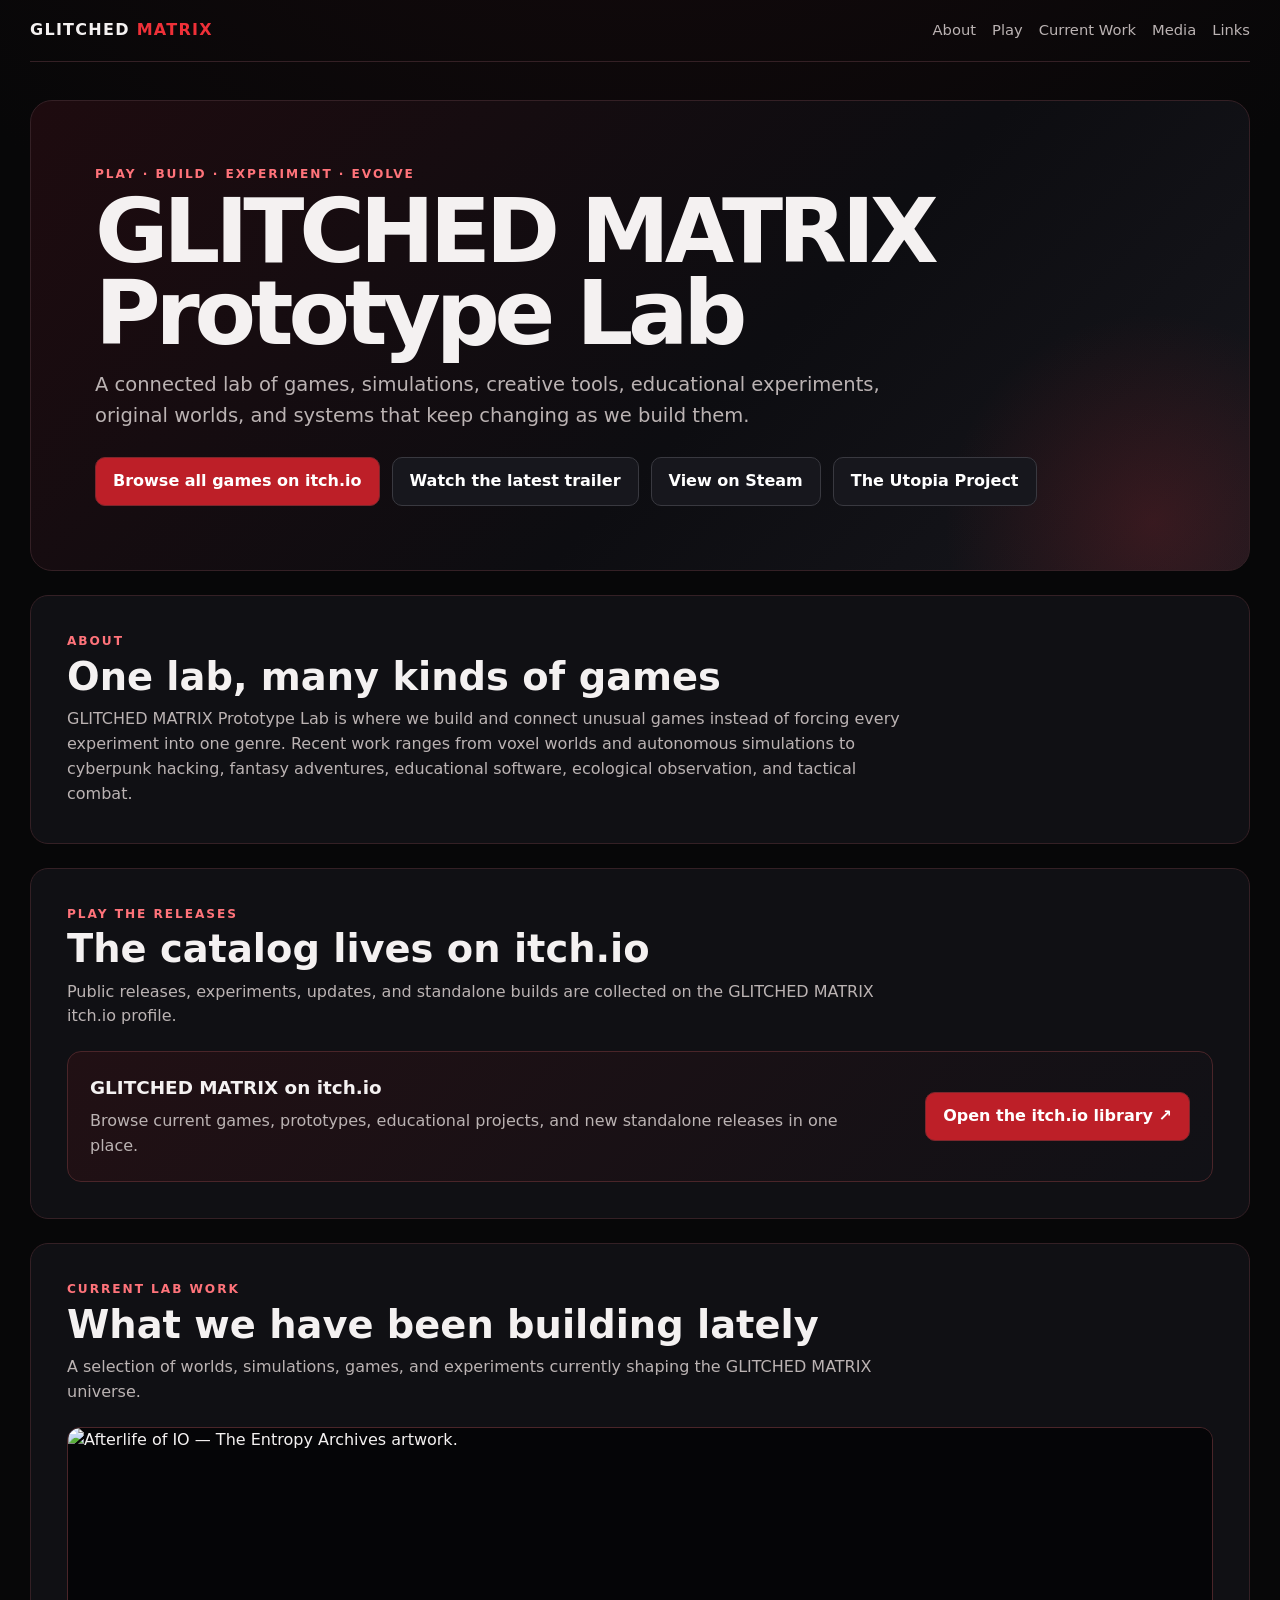
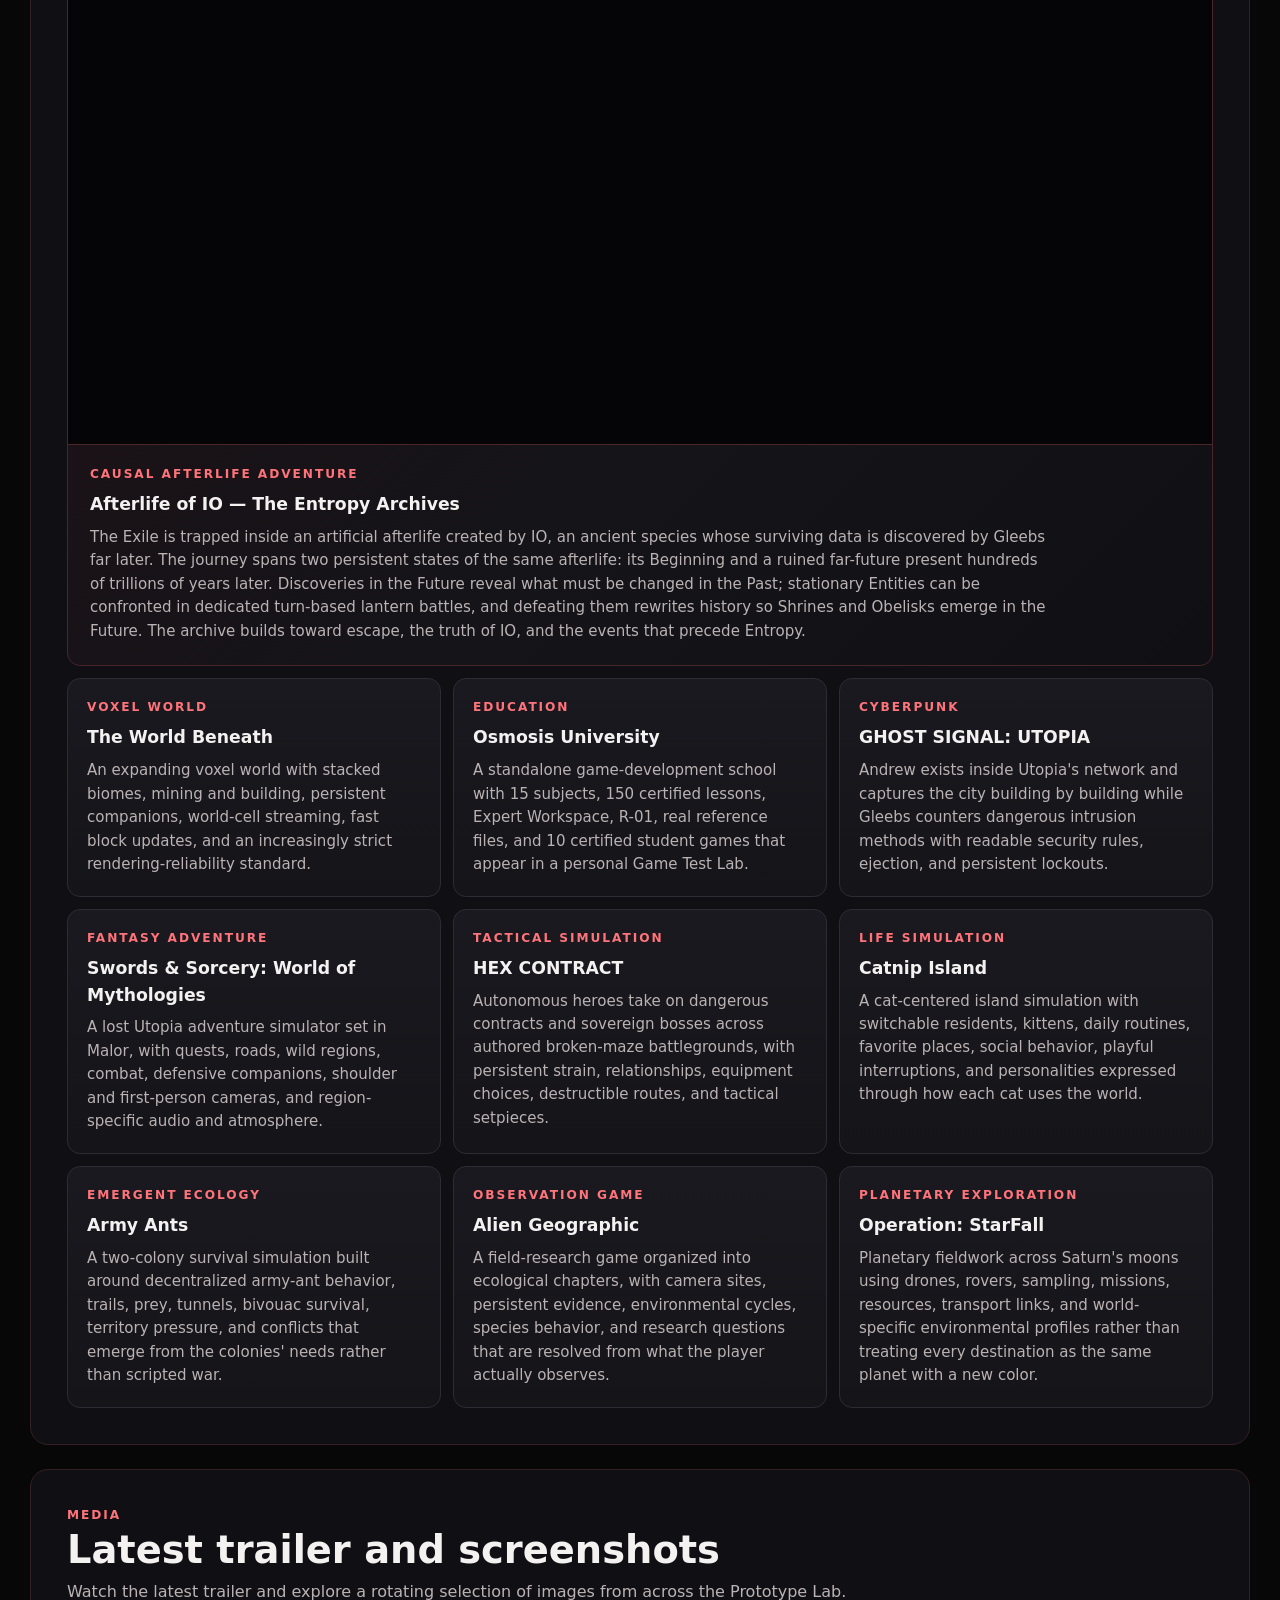
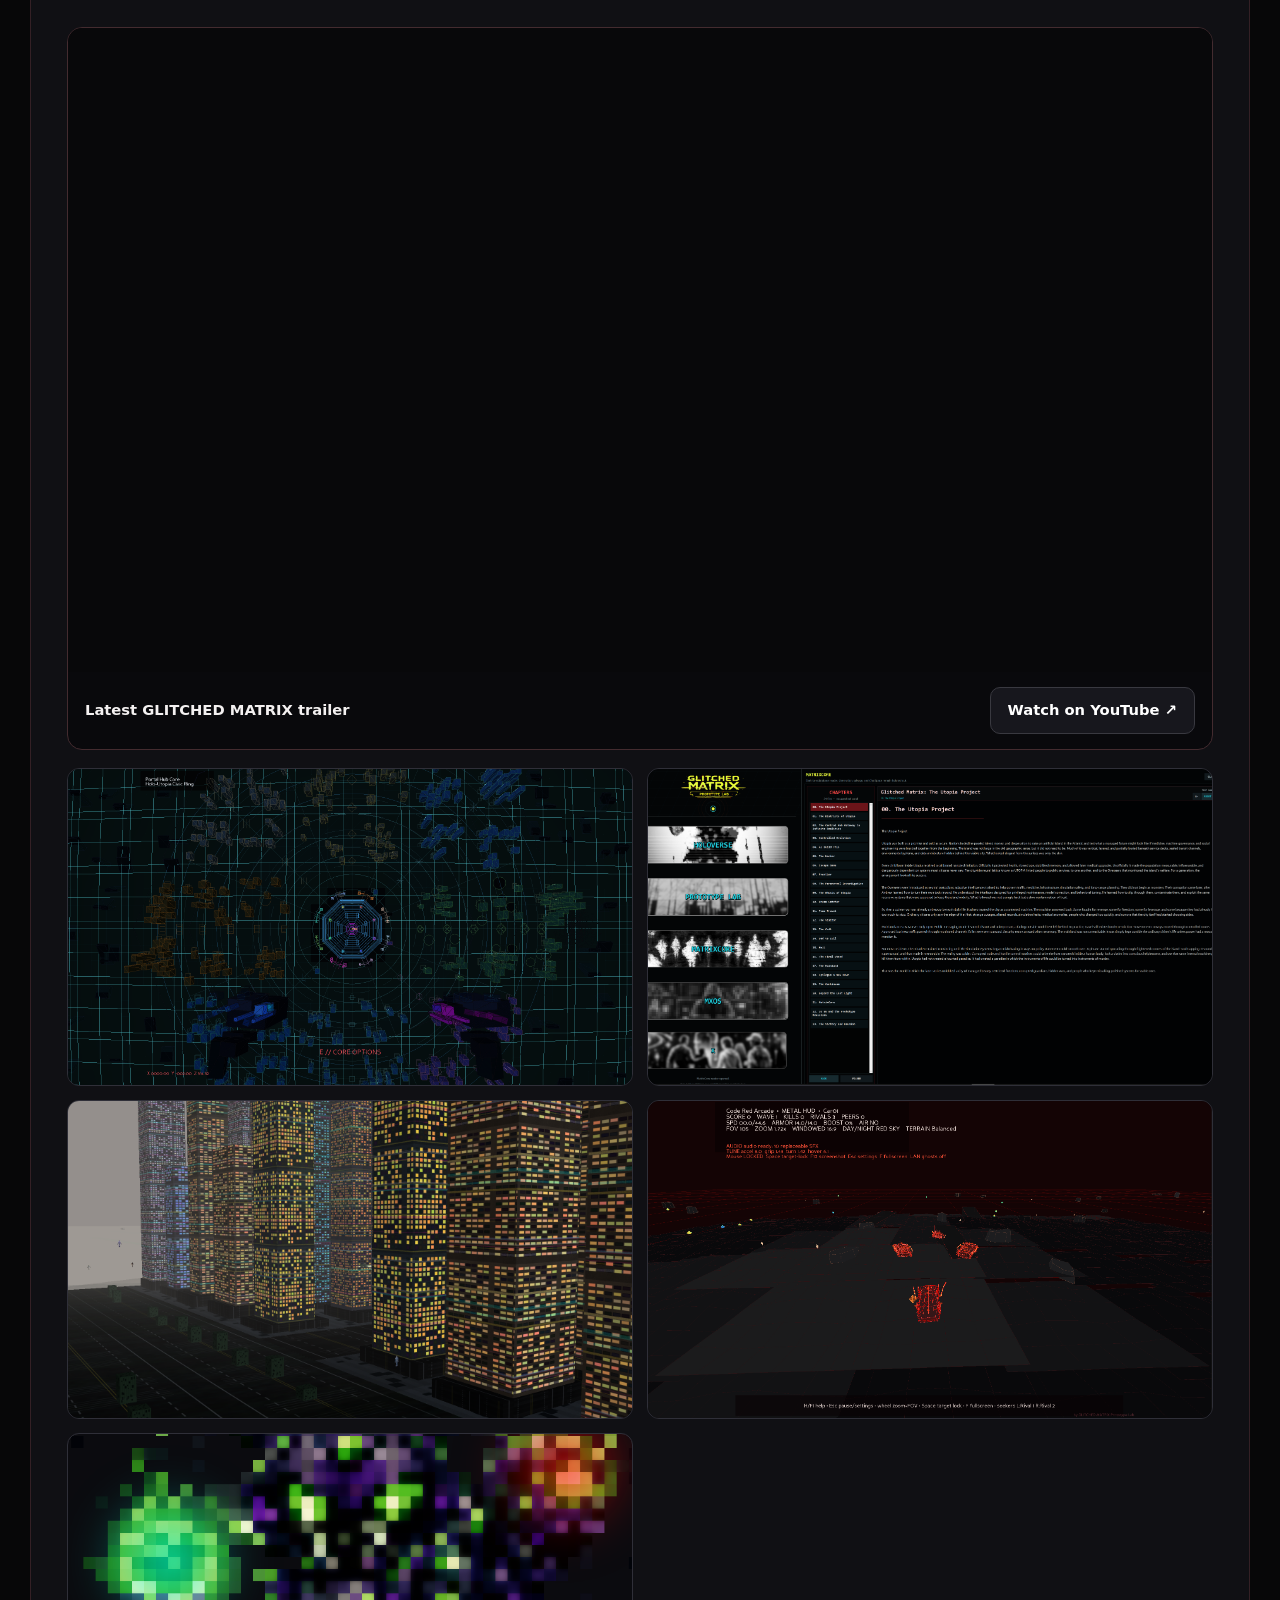
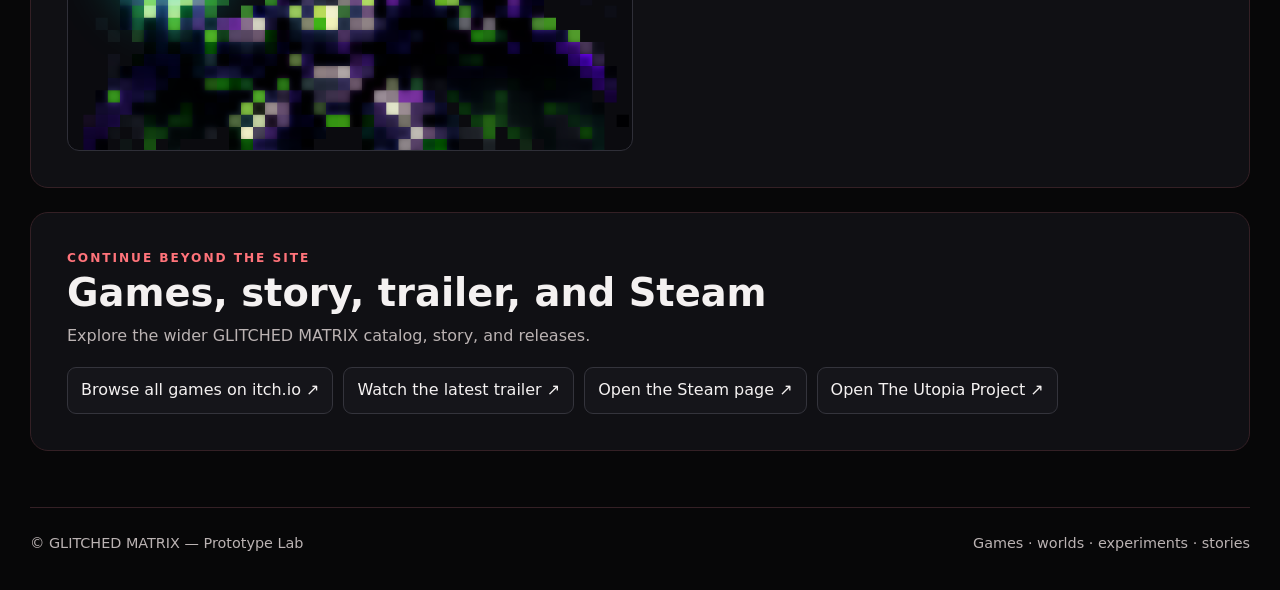
==== commit 010b36d4: "Simplify gallery image handling and clean public page copy" ====
--- a/index.html
+++ b/index.html
@@ -32,45 +32,37 @@
     .storefront strong{display:block;margin-bottom:6px;font-size:1.15rem}.storefront p{max-width:780px;margin:0;color:var(--muted)}
     .projects{display:grid;grid-template-columns:repeat(3,minmax(0,1fr));gap:12px;margin-top:22px}
     .card{min-height:180px;padding:19px;border:1px solid #2c2c34;border-radius:13px;background:linear-gradient(180deg,#19191f,#141419)}
-    .card.featured-project{grid-column:1/-1;min-height:auto;display:grid;grid-template-columns:minmax(0,1.2fr) minmax(300px,.8fr);align-items:center;gap:22px;border-color:#4a2529;background:linear-gradient(135deg,#211014,#141419 60%,#101014)}
-    .featured-project-copy{min-width:0}
-    .featured-project-image{display:block;width:100%;aspect-ratio:16/9;object-fit:cover;border:1px solid #4a2529;border-radius:10px;background:#09090c}
+    .card.featured-project{grid-column:1/-1;display:grid;grid-template-columns:1fr;gap:20px;padding:0;overflow:hidden;border-color:#4a2529;background:linear-gradient(135deg,#211014,#141419 60%,#101014)}
+    .featured-project-image{display:block;width:100%;height:auto;aspect-ratio:960/518;object-fit:contain;background:#050507;border-bottom:1px solid #4a2529}
+    .featured-project-copy{padding:0 22px 22px;max-width:1000px}
     .card h3{margin:7px 0 8px;font-size:1.08rem}.card p{margin:0;color:var(--muted);font-size:.94rem}
     .media-stack{display:grid;gap:18px;margin-top:22px}
     .trailer{overflow:hidden;border:1px solid #432b2f;border-radius:15px;background:#09090c}
     .trailer-frame{position:relative;aspect-ratio:16/9;background:#08080a}
     .trailer-frame iframe{position:absolute;inset:0;width:100%;height:100%;border:0}
-    .trailer-copy{display:flex;align-items:center;justify-content:space-between;gap:18px;padding:15px 17px;color:var(--muted);font-size:.92rem}
-    .trailer-copy strong{color:var(--text)}
+    .trailer-copy{display:flex;align-items:center;justify-content:space-between;gap:18px;padding:15px 17px;color:var(--muted);font-size:.92rem}.trailer-copy strong{color:var(--text)}
     .gallery{display:grid;grid-template-columns:repeat(2,minmax(0,1fr));gap:14px}
     .gallery-item{display:block;overflow:hidden;aspect-ratio:16/9;border:1px solid #2f2f38;border-radius:12px;background:#0b0b0f}
-    .gallery-item.featured{grid-column:1/-1;aspect-ratio:16/7.6}
+    .gallery-item.featured{grid-column:1/-1;aspect-ratio:960/518}
     .gallery-item:hover{border-color:#a92d35}
     .gallery-photo img{display:block;width:100%;height:100%;object-fit:cover;transition:transform .18s ease}
+    .gallery-item.featured.gallery-photo img{object-fit:contain;background:#050507}
     .gallery-photo:hover img{transform:scale(1.018)}
     .gallery-shot{background-color:#0b0b0f;background-image:url('assets/images/gallery_current.jpg');background-repeat:no-repeat;background-size:500% 400%}
-    .gallery-note{margin:0;color:var(--muted);font-size:.88rem}
     .links{display:flex;flex-wrap:wrap;gap:10px;margin-top:18px}
     .plain-link{padding:10px 13px;border:1px solid #34343c;border-radius:9px;background:#15151a;text-decoration:none}.plain-link:hover{border-color:#a92d35}
     footer{display:flex;justify-content:space-between;gap:20px;padding:24px 0 36px;border-top:1px solid var(--line);color:var(--muted);font-size:.9rem}
-    @media(max-width:980px){.projects{grid-template-columns:repeat(2,minmax(0,1fr))}.storefront{grid-template-columns:1fr;justify-items:start}.card.featured-project{grid-template-columns:1fr}}
+    @media(max-width:980px){.projects{grid-template-columns:repeat(2,minmax(0,1fr))}.storefront{grid-template-columns:1fr;justify-items:start}}
     @media(max-width:720px){header{align-items:flex-start;flex-direction:column}.projects{grid-template-columns:1fr}.trailer-copy{align-items:flex-start;flex-direction:column}}
-    @media(max-width:560px){.shell{width:min(calc(100% - 20px),var(--shell))}.gallery{grid-template-columns:1fr}.gallery-item.featured{grid-column:auto;aspect-ratio:16/9}.hero,section{border-radius:14px}footer{flex-direction:column}}
+    @media(max-width:560px){.shell{width:min(calc(100% - 20px),var(--shell))}.gallery{grid-template-columns:1fr}.gallery-item.featured{grid-column:auto}.hero,section{border-radius:14px}footer{flex-direction:column}}
     @media(prefers-reduced-motion:reduce){html{scroll-behavior:auto}.gallery img{transition:none}}
   </style>
 </head>
 <body>
   <header class="shell">
     <a class="brand" href="#top">GLITCHED <span>MATRIX</span></a>
-    <nav aria-label="Primary navigation">
-      <a href="#about">About</a>
-      <a href="#games">Play</a>
-      <a href="#projects">Current Work</a>
-      <a href="#media">Media</a>
-      <a href="#archive">Links</a>
-    </nav>
+    <nav aria-label="Primary navigation"><a href="#about">About</a><a href="#games">Play</a><a href="#projects">Current Work</a><a href="#media">Media</a><a href="#archive">Links</a></nav>
   </header>
-
   <main id="top" class="shell">
     <div class="hero">
       <div class="eyebrow">Play · Build · Experiment · Evolve</div>
@@ -83,38 +75,22 @@
         <a class="button secondary" href="https://a.co/d/0aq9m4ip" target="_blank" rel="noopener noreferrer">The Utopia Project</a>
       </div>
     </div>
-
     <section id="about">
-      <div class="label">About</div>
-      <h2>One lab, many kinds of games</h2>
+      <div class="label">About</div><h2>One lab, many kinds of games</h2>
       <p class="section-copy">GLITCHED MATRIX Prototype Lab is where we build and connect unusual games instead of forcing every experiment into one genre. Recent work ranges from voxel worlds and autonomous simulations to cyberpunk hacking, fantasy adventures, educational software, ecological observation, and tactical combat.</p>
     </section>
-
     <section id="games">
-      <div class="label">Play the releases</div>
-      <h2>The catalog lives on itch.io</h2>
-      <p class="section-copy">The old wall of individual game links has been removed from this page. Public standalone releases, experiments, updates, and new builds are organized together on the GLITCHED MATRIX itch.io profile.</p>
-      <div class="storefront">
-        <div>
-          <strong>GLITCHED MATRIX on itch.io</strong>
-          <p>Use one page to browse the current release library. New standalone projects — including the Osmosis University release — can join the same catalog without turning this site into another storefront list.</p>
-        </div>
-        <a class="button" href="https://glitched-matrix.itch.io/" target="_blank" rel="noopener noreferrer">Open the itch.io library ↗</a>
-      </div>
+      <div class="label">Play the releases</div><h2>The catalog lives on itch.io</h2>
+      <p class="section-copy">Public releases, experiments, updates, and standalone builds are collected on the GLITCHED MATRIX itch.io profile.</p>
+      <div class="storefront"><div><strong>GLITCHED MATRIX on itch.io</strong><p>Browse current games, prototypes, educational projects, and new standalone releases in one place.</p></div><a class="button" href="https://glitched-matrix.itch.io/" target="_blank" rel="noopener noreferrer">Open the itch.io library ↗</a></div>
     </section>
-
     <section id="projects">
-      <div class="label">Current Lab Work</div>
-      <h2>What we have been building lately</h2>
-      <p class="section-copy">These are the projects currently defining the lab. Some are release candidates, some are still evolving prototypes, and some are becoming reusable foundations for future games.</p>
+      <div class="label">Current Lab Work</div><h2>What we have been building lately</h2>
+      <p class="section-copy">A selection of worlds, simulations, games, and experiments currently shaping the GLITCHED MATRIX universe.</p>
       <div class="projects">
         <article class="card featured-project">
-          <div class="featured-project-copy">
-            <div class="card-label">Causal Afterlife Adventure</div>
-            <h3>Afterlife of IO — The Entropy Archives</h3>
-            <p>The Exile is trapped inside an artificial afterlife created by IO, an ancient species whose surviving data is discovered by Gleebs far later. The journey spans two persistent states of the same afterlife: its Beginning and a ruined far-future present hundreds of trillions of years later. Discoveries in the Future reveal what must be changed in the Past; stationary Entities can be confronted in dedicated turn-based lantern battles, and defeating them rewrites history so Shrines and Obelisks emerge in the Future. The archive builds toward escape, the truth of IO, and the events that precede Entropy.</p>
-          </div>
-          <img id="afterlifeFeatureImage" class="featured-project-image" src="assets/images/easy_swap/afterlife_io_feature.jpg" alt="Afterlife of IO — The Entropy Archives artwork." decoding="async">
+          <img class="featured-project-image" src="assets/images/gallery/afterlife_io.jpg" alt="Afterlife of IO — The Entropy Archives artwork." decoding="async">
+          <div class="featured-project-copy"><div class="card-label">Causal Afterlife Adventure</div><h3>Afterlife of IO — The Entropy Archives</h3><p>The Exile is trapped inside an artificial afterlife created by IO, an ancient species whose surviving data is discovered by Gleebs far later. The journey spans two persistent states of the same afterlife: its Beginning and a ruined far-future present hundreds of trillions of years later. Discoveries in the Future reveal what must be changed in the Past; stationary Entities can be confronted in dedicated turn-based lantern battles, and defeating them rewrites history so Shrines and Obelisks emerge in the Future. The archive builds toward escape, the truth of IO, and the events that precede Entropy.</p></div>
         </article>
         <article class="card"><div class="card-label">Voxel World</div><h3>The World Beneath</h3><p>An expanding voxel world with stacked biomes, mining and building, persistent companions, world-cell streaming, fast block updates, and an increasingly strict rendering-reliability standard.</p></article>
         <article class="card"><div class="card-label">Education</div><h3>Osmosis University</h3><p>A standalone game-development school with 15 subjects, 150 certified lessons, Expert Workspace, R-01, real reference files, and 10 certified student games that appear in a personal Game Test Lab.</p></article>
@@ -127,117 +103,24 @@
         <article class="card"><div class="card-label">Planetary Exploration</div><h3>Operation: StarFall</h3><p>Planetary fieldwork across Saturn's moons using drones, rovers, sampling, missions, resources, transport links, and world-specific environmental profiles rather than treating every destination as the same planet with a new color.</p></article>
       </div>
     </section>
-
     <section id="media">
-      <div class="label">Media</div>
-      <h2>Latest trailer and screenshots</h2>
-      <p class="section-copy">The trailer now has the full width of the page, and the screenshot gallery has been expanded underneath it instead of being squeezed into a narrow side column.</p>
+      <div class="label">Media</div><h2>Latest trailer and screenshots</h2>
+      <p class="section-copy">Watch the latest trailer and explore a rotating selection of images from across the Prototype Lab.</p>
       <div class="media-stack">
-        <article class="trailer">
-          <div class="trailer-frame"><iframe src="https://www.youtube-nocookie.com/embed/fhKmr05TEgU" title="GLITCHED MATRIX Prototype Lab latest trailer" loading="lazy" referrerpolicy="strict-origin-when-cross-origin" allow="accelerometer; clipboard-write; encrypted-media; gyroscope; picture-in-picture; web-share" allowfullscreen></iframe></div>
-          <div class="trailer-copy"><span><strong>Latest GLITCHED MATRIX trailer</strong><br>No autoplay. Privacy-enhanced YouTube embed.</span><a class="button secondary" href="https://youtu.be/fhKmr05TEgU?si=8iBmlRRrQRwi22lu" target="_blank" rel="noopener noreferrer">Watch on YouTube ↗</a></div>
-        </article>
-
-        <div id="mediaGallery" class="gallery" aria-label="Randomized GLITCHED MATRIX screenshot gallery"></div>
-        <noscript>
-          <div class="gallery" aria-label="GLITCHED MATRIX screenshot gallery">
-            <div class="gallery-item gallery-photo featured"><img src="assets/images/easy_swap/afterlife_io_feature.jpg" loading="eager" decoding="async" alt="Afterlife of IO — The Entropy Archives artwork."></div>
-            <div class="gallery-item gallery-photo"><img src="assets/images/SCREENSHOT.png" loading="lazy" decoding="async" alt="GLITCHED MATRIX Prototype Lab screenshot."></div>
-          </div>
-        </noscript>
-        <p class="gallery-note">Afterlife of IO — The Entropy Archives is pinned first; the remaining selection is chosen at random on each page load from the current media pool. Featured artwork now uses a normal direct-replace image file.</p>
+        <article class="trailer"><div class="trailer-frame"><iframe src="https://www.youtube-nocookie.com/embed/fhKmr05TEgU" title="GLITCHED MATRIX Prototype Lab latest trailer" loading="lazy" referrerpolicy="strict-origin-when-cross-origin" allow="accelerometer; clipboard-write; encrypted-media; gyroscope; picture-in-picture; web-share" allowfullscreen></iframe></div><div class="trailer-copy"><span><strong>Latest GLITCHED MATRIX trailer</strong></span><a class="button secondary" href="https://youtu.be/fhKmr05TEgU?si=8iBmlRRrQRwi22lu" target="_blank" rel="noopener noreferrer">Watch on YouTube ↗</a></div></article>
+        <div id="mediaGallery" class="gallery" aria-label="GLITCHED MATRIX screenshot gallery"></div>
+        <noscript><div class="gallery"><div class="gallery-item gallery-photo featured"><img src="assets/images/gallery/afterlife_io.jpg" alt="Afterlife of IO — The Entropy Archives artwork."></div><div class="gallery-item gallery-photo"><img src="assets/images/SCREENSHOT.png" alt="GLITCHED MATRIX Prototype Lab screenshot."></div></div></noscript>
       </div>
     </section>
-
     <section id="archive">
-      <div class="label">Continue Beyond the Site</div>
-      <h2>Games, story, trailer, and Steam</h2>
-      <p class="section-copy">The website is now a focused overview. The larger catalogs and releases stay on the services built to host them.</p>
-      <div class="links">
-        <a class="plain-link" href="https://glitched-matrix.itch.io/" target="_blank" rel="noopener noreferrer">Browse all games on itch.io ↗</a>
-        <a class="plain-link" href="https://youtu.be/fhKmr05TEgU?si=8iBmlRRrQRwi22lu" target="_blank" rel="noopener noreferrer">Watch the latest trailer ↗</a>
-        <a class="plain-link" href="https://store.steampowered.com/app/4386390/Matrix_OS_Arcade_Evolution/" target="_blank" rel="noopener noreferrer">Open the Steam page ↗</a>
-        <a class="plain-link" href="https://a.co/d/0aq9m4ip" target="_blank" rel="noopener noreferrer">Open The Utopia Project ↗</a>
-      </div>
+      <div class="label">Continue Beyond the Site</div><h2>Games, story, trailer, and Steam</h2>
+      <p class="section-copy">Explore the wider GLITCHED MATRIX catalog, story, and releases.</p>
+      <div class="links"><a class="plain-link" href="https://glitched-matrix.itch.io/" target="_blank" rel="noopener noreferrer">Browse all games on itch.io ↗</a><a class="plain-link" href="https://youtu.be/fhKmr05TEgU?si=8iBmlRRrQRwi22lu" target="_blank" rel="noopener noreferrer">Watch the latest trailer ↗</a><a class="plain-link" href="https://store.steampowered.com/app/4386390/Matrix_OS_Arcade_Evolution/" target="_blank" rel="noopener noreferrer">Open the Steam page ↗</a><a class="plain-link" href="https://a.co/d/0aq9m4ip" target="_blank" rel="noopener noreferrer">Open The Utopia Project ↗</a></div>
     </section>
   </main>
-
-  <footer class="shell">
-    <span>© GLITCHED MATRIX — Prototype Lab</span>
-    <span>Games on itch.io · current work here · media kept lightweight</span>
-  </footer>
-
+  <footer class="shell"><span>© GLITCHED MATRIX — Prototype Lab</span><span>Games · worlds · experiments · stories</span></footer>
   <script>
-    (() => {
-      const gallery = document.getElementById('mediaGallery');
-      if (!gallery) return;
-
-      const visibleCount = 8;
-      const pinnedImage = {type:'image', src:'assets/images/easy_swap/afterlife_io_feature.jpg', alt:'Afterlife of IO — The Entropy Archives artwork.'};
-      const imagePool = [
-        {type:'image', src:'assets/images/MATRIXOS%20WINDOW.png', alt:'GLITCHED MATRIX interface screenshot.'},
-        {type:'image', src:'assets/images/SCREENSHOT.png', alt:'GLITCHED MATRIX Prototype Lab screenshot.'},
-        {type:'image', src:'assets/images/CAPSULE%20HEADER.png', alt:'GLITCHED MATRIX project artwork.'},
-        {type:'image', src:'assets/images/C1.png', alt:'GLITCHED MATRIX project artwork.'},
-        {type:'image', src:'assets/images/CAPSULE%20MAIN.png', alt:'GLITCHED MATRIX Prototype Lab artwork.'},
-        {type:'image', src:'assets/images/business_card.png', alt:'GLITCHED MATRIX promotional artwork.'},
-        {type:'atlas', pos:'0% 0%', alt:'Osmosis University lesson interface.'},
-        {type:'atlas', pos:'25% 0%', alt:'Osmosis University Game Test Lab.'},
-        {type:'atlas', pos:'50% 0%', alt:'GHOST SIGNAL: UTOPIA city and hacking views.'},
-        {type:'atlas', pos:'75% 0%', alt:'Utopia Conflict wireframe combat views.'},
-        {type:'atlas', pos:'100% 0%', alt:'Holoutopia city world atlas.'},
-        {type:'atlas', pos:'0% 33.3333%', alt:'GLITCH TV broadcast interface.'},
-        {type:'atlas', pos:'25% 33.3333%', alt:'Sound Fragments audio interface.'},
-        {type:'atlas', pos:'50% 33.3333%', alt:'Post-apocalyptic living world dashboard.'},
-        {type:'atlas', pos:'75% 33.3333%', alt:'Post-apocalyptic pixel society scene.'},
-        {type:'atlas', pos:'100% 33.3333%', alt:'Space optics simulation.'},
-        {type:'atlas', pos:'0% 66.6667%', alt:'Saturn system exploration scene.'},
-        {type:'atlas', pos:'25% 66.6667%', alt:'Space flight prototype.'},
-        {type:'atlas', pos:'50% 66.6667%', alt:'Orbital digital world prototype.'},
-        {type:'atlas', pos:'75% 66.6667%', alt:'Dark first-person prototype environment.'},
-        {type:'atlas', pos:'100% 66.6667%', alt:'HoloVerse forest experiment.'},
-        {type:'atlas', pos:'0% 100%', alt:'Neon prototype scene.'},
-        {type:'atlas', pos:'25% 100%', alt:'GLITCHED MATRIX project interface.'},
-        {type:'atlas', pos:'50% 100%', alt:'Minimal wireframe landscape experiment.'}
-      ];
-
-      function shuffle(items) {
-        const out = items.slice();
-        for (let i = out.length - 1; i > 0; i -= 1) {
-          const j = Math.floor(Math.random() * (i + 1));
-          [out[i], out[j]] = [out[j], out[i]];
-        }
-        return out;
-      }
-
-      function render(pool) {
-        gallery.replaceChildren();
-        const randomItems = shuffle(pool).slice(0, Math.min(Math.max(visibleCount - 1, 0), pool.length));
-        [pinnedImage, ...randomItems].forEach((item, index) => {
-          const frame = document.createElement('div');
-          frame.className = `gallery-item ${item.type === 'atlas' ? 'gallery-shot' : 'gallery-photo'}${index === 0 ? ' featured' : ''}`;
-          if (item.type === 'atlas') {
-            frame.setAttribute('role', 'img');
-            frame.setAttribute('aria-label', item.alt);
-            frame.style.backgroundPosition = item.pos;
-          } else {
-            const img = document.createElement('img');
-            img.src = item.src;
-            img.alt = item.alt;
-            img.loading = index === 0 ? 'eager' : 'lazy';
-            img.decoding = 'async';
-            img.addEventListener('error', () => frame.remove(), {once:true});
-            frame.appendChild(img);
-          }
-          gallery.appendChild(frame);
-        });
-      }
-
-      const atlasProbe = new Image();
-      atlasProbe.onload = () => render(imagePool);
-      atlasProbe.onerror = () => render(imagePool.filter(item => item.type === 'image'));
-      atlasProbe.src = 'assets/images/gallery_current.jpg';
-    })();
+    (()=>{const gallery=document.getElementById('mediaGallery');if(!gallery)return;const visibleCount=8;const pinnedImage={type:'image',src:'assets/images/gallery/afterlife_io.jpg',alt:'Afterlife of IO — The Entropy Archives artwork.'};const imagePool=[{type:'image',src:'assets/images/MATRIXOS%20WINDOW.png',alt:'GLITCHED MATRIX interface screenshot.'},{type:'image',src:'assets/images/SCREENSHOT.png',alt:'GLITCHED MATRIX Prototype Lab screenshot.'},{type:'image',src:'assets/images/CAPSULE%20HEADER.png',alt:'GLITCHED MATRIX project artwork.'},{type:'image',src:'assets/images/C1.png',alt:'GLITCHED MATRIX project artwork.'},{type:'image',src:'assets/images/CAPSULE%20MAIN.png',alt:'GLITCHED MATRIX Prototype Lab artwork.'},{type:'image',src:'assets/images/business_card.png',alt:'GLITCHED MATRIX promotional artwork.'},{type:'atlas',pos:'0% 0%',alt:'Osmosis University lesson interface.'},{type:'atlas',pos:'25% 0%',alt:'Osmosis University Game Test Lab.'},{type:'atlas',pos:'50% 0%',alt:'GHOST SIGNAL: UTOPIA city and hacking views.'},{type:'atlas',pos:'75% 0%',alt:'Utopia Conflict wireframe combat views.'},{type:'atlas',pos:'100% 0%',alt:'Holoutopia city world atlas.'},{type:'atlas',pos:'0% 33.3333%',alt:'GLITCH TV broadcast interface.'},{type:'atlas',pos:'25% 33.3333%',alt:'Sound Fragments audio interface.'},{type:'atlas',pos:'50% 33.3333%',alt:'Post-apocalyptic living world dashboard.'},{type:'atlas',pos:'75% 33.3333%',alt:'Post-apocalyptic pixel society scene.'},{type:'atlas',pos:'100% 33.3333%',alt:'Space optics simulation.'},{type:'atlas',pos:'0% 66.6667%',alt:'Saturn system exploration scene.'},{type:'atlas',pos:'25% 66.6667%',alt:'Space flight prototype.'},{type:'atlas',pos:'50% 66.6667%',alt:'Orbital digital world prototype.'},{type:'atlas',pos:'75% 66.6667%',alt:'Dark first-person prototype environment.'},{type:'atlas',pos:'100% 66.6667%',alt:'HoloVerse forest experiment.'},{type:'atlas',pos:'0% 100%',alt:'Neon prototype scene.'},{type:'atlas',pos:'25% 100%',alt:'GLITCHED MATRIX project interface.'},{type:'atlas',pos:'50% 100%',alt:'Minimal wireframe landscape experiment.'}];function shuffle(items){const out=items.slice();for(let i=out.length-1;i>0;i--){const j=Math.floor(Math.random()*(i+1));[out[i],out[j]]=[out[j],out[i]]}return out}function render(pool){gallery.replaceChildren();const randomItems=shuffle(pool).slice(0,Math.min(Math.max(visibleCount-1,0),pool.length));[pinnedImage,...randomItems].forEach((item,index)=>{const frame=document.createElement('div');frame.className=`gallery-item ${item.type==='atlas'?'gallery-shot':'gallery-photo'}${index===0?' featured':''}`;if(item.type==='atlas'){frame.setAttribute('role','img');frame.setAttribute('aria-label',item.alt);frame.style.backgroundPosition=item.pos}else{const img=document.createElement('img');img.src=item.src;img.alt=item.alt;img.loading=index===0?'eager':'lazy';img.decoding='async';img.addEventListener('error',()=>frame.remove(),{once:true});frame.appendChild(img)}gallery.appendChild(frame)})}const atlasProbe=new Image();atlasProbe.onload=()=>render(imagePool);atlasProbe.onerror=()=>render(imagePool.filter(item=>item.type==='image'));atlasProbe.src='assets/images/gallery_current.jpg'})();
   </script>
 </body>
 </html>
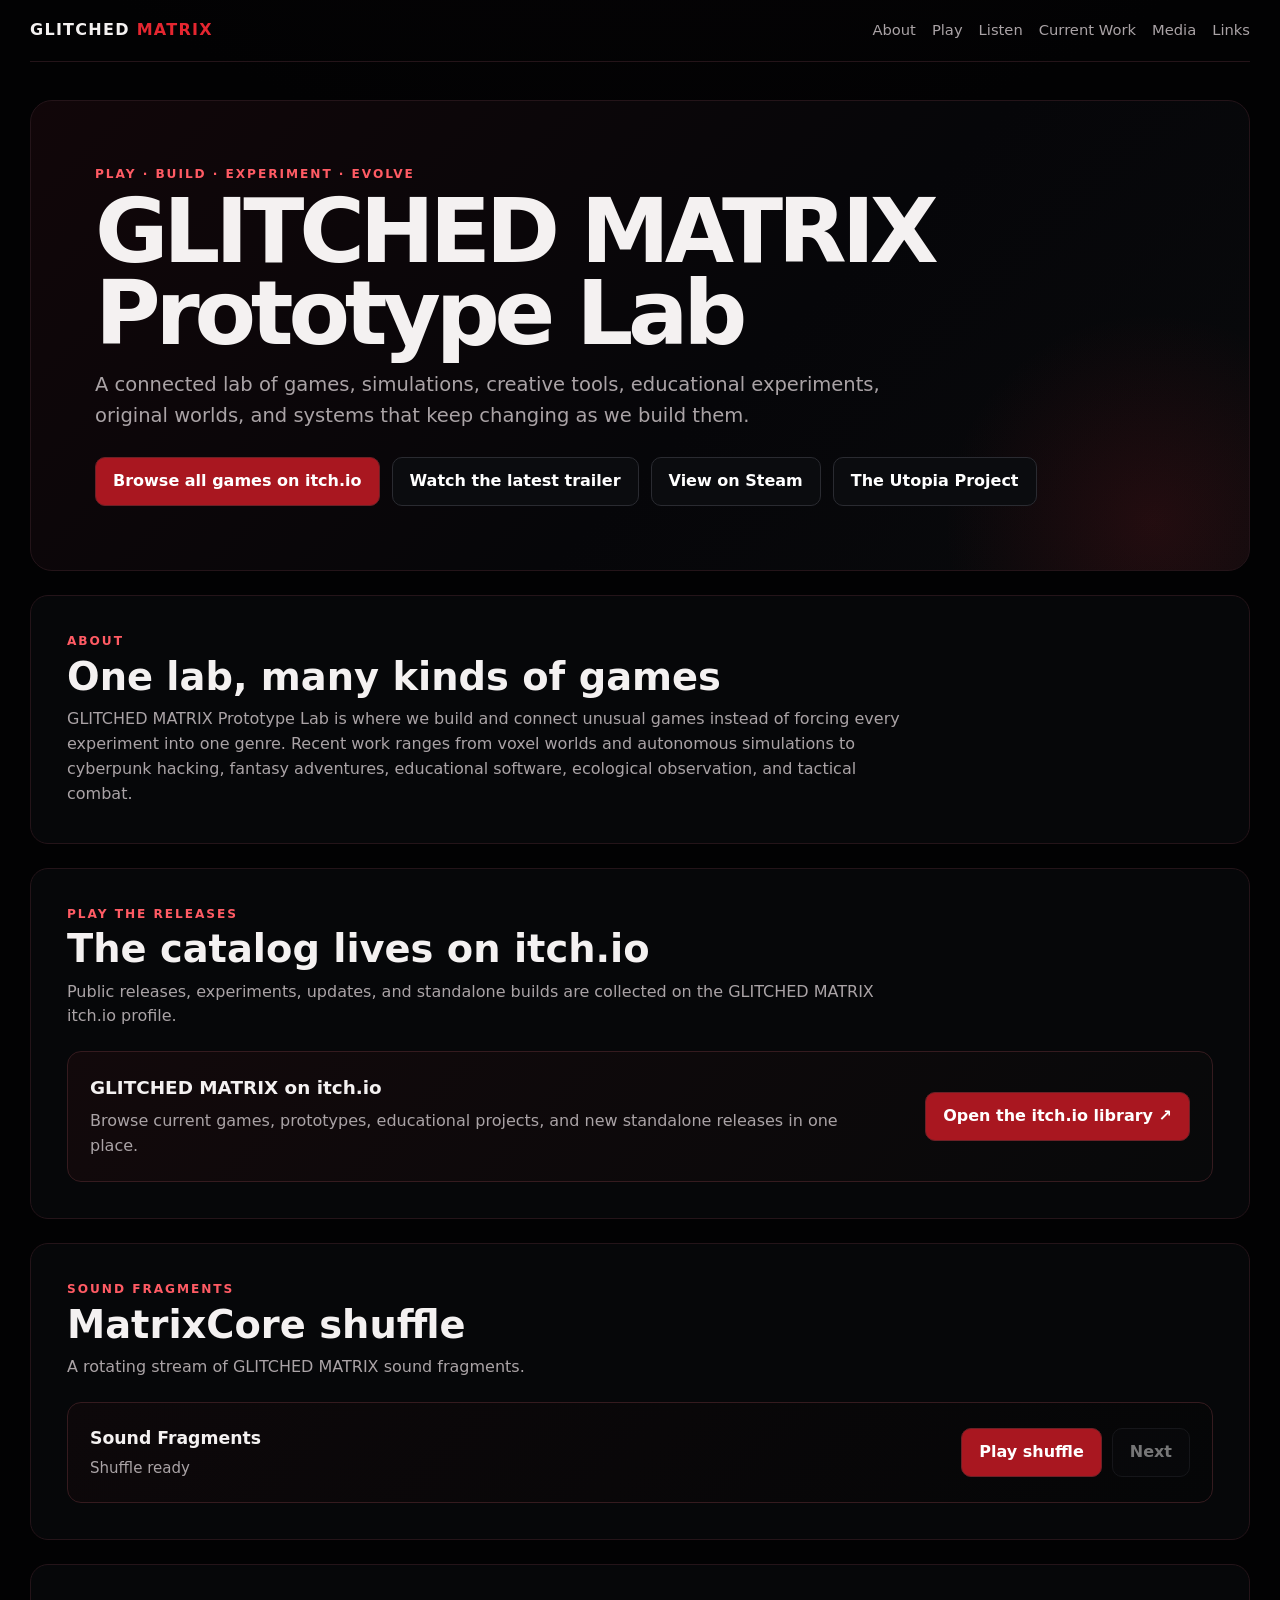
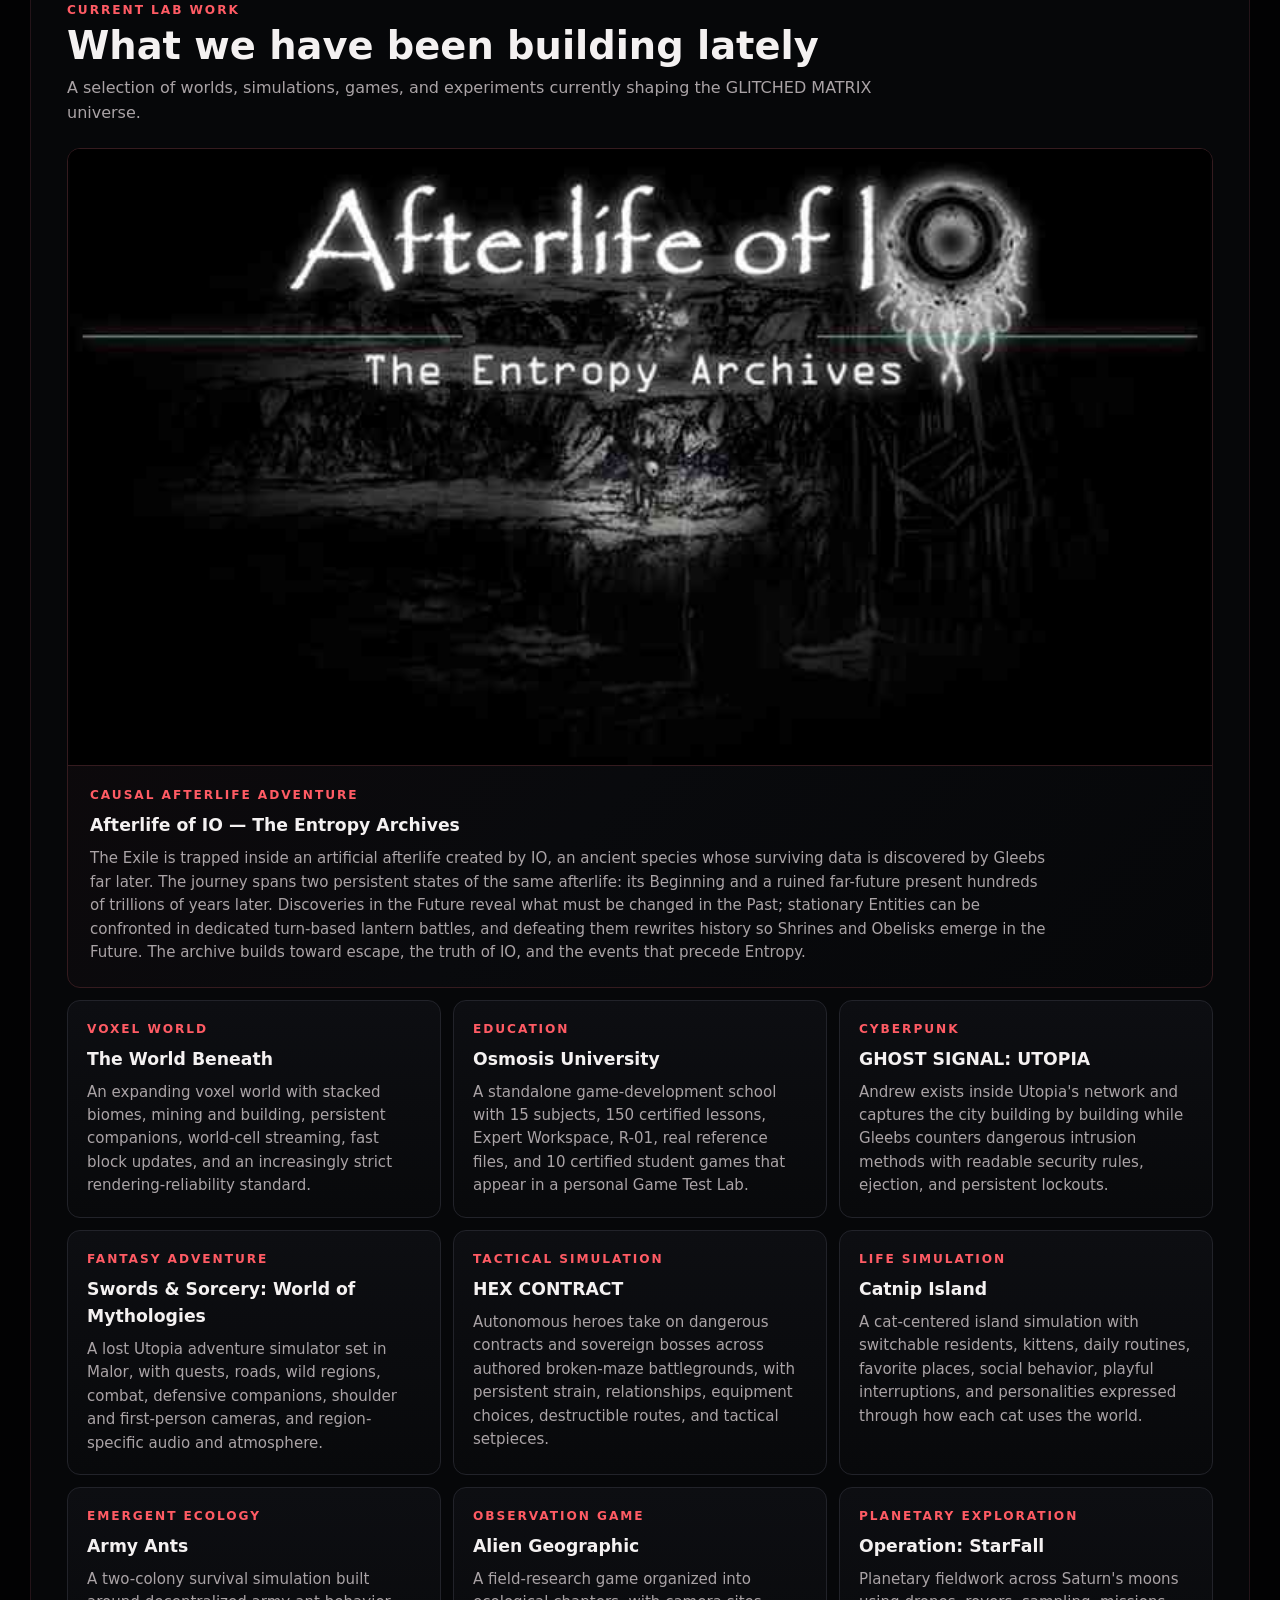
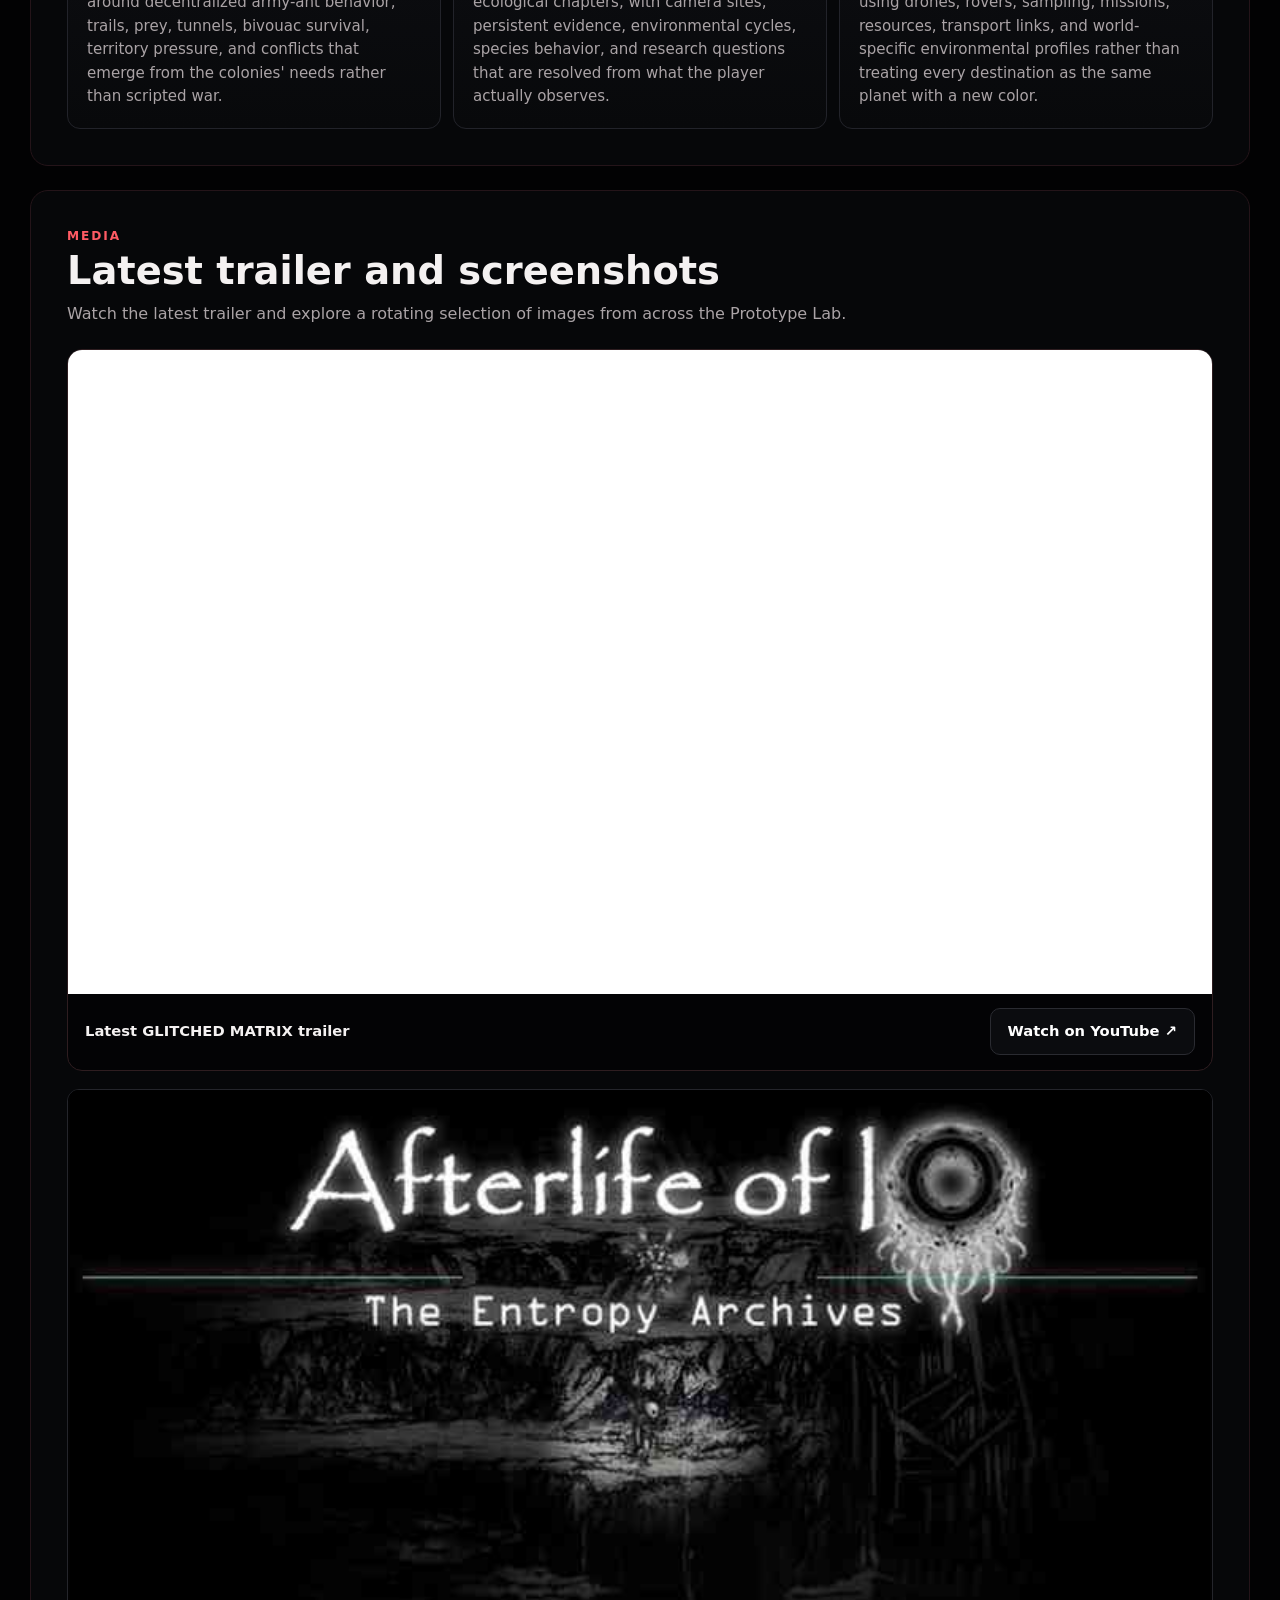
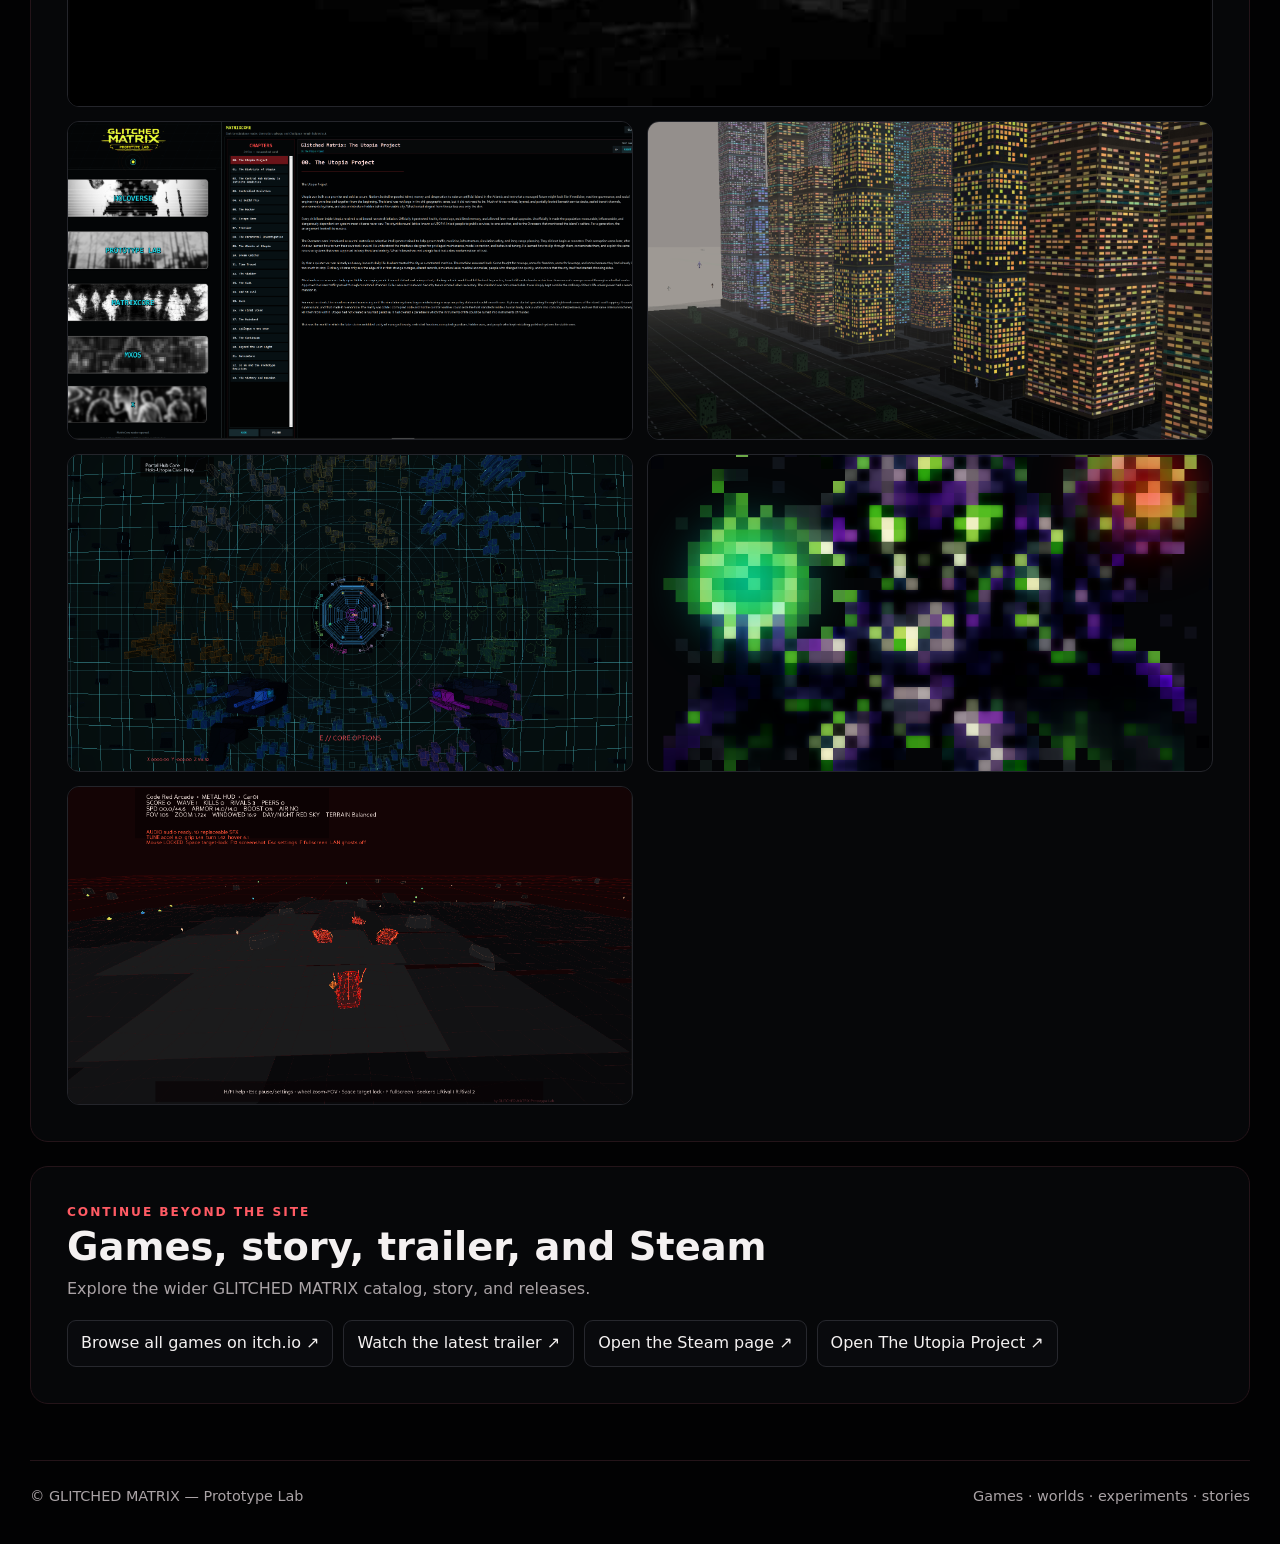
==== commit d27e0461: "Add Sound Fragments shuffle player and deepen dark theme" ====
--- a/index.html
+++ b/index.html
@@ -7,10 +7,10 @@
   <meta name="color-scheme" content="dark">
   <title>GLITCHED MATRIX Prototype Lab</title>
   <style>
-    :root{--bg:#070708;--panel:#111115;--panel2:#17171d;--text:#f4f1f1;--muted:#bbb3b3;--accent:#ef3038;--accent2:#ff737a;--line:#342025;--shell:1220px}
+    :root{--bg:#020203;--panel:#08090b;--panel2:#0d0e12;--text:#f4f1f1;--muted:#aaa3a6;--accent:#e52630;--accent2:#ff5b64;--line:#241419;--shell:1220px}
     *{box-sizing:border-box}
-    html{scroll-behavior:smooth}
-    body{margin:0;background:radial-gradient(circle at 50% -10%,#2c0b10 0,#11090b 28rem,#070708 58rem);color:var(--text);font-family:Inter,system-ui,-apple-system,"Segoe UI",sans-serif;line-height:1.56}
+    html{scroll-behavior:smooth;background:var(--bg)}
+    body{margin:0;background:radial-gradient(circle at 50% -12%,#160609 0,#080507 25rem,#020203 58rem);color:var(--text);font-family:Inter,system-ui,-apple-system,"Segoe UI",sans-serif;line-height:1.56}
     a{color:inherit}
     img{max-width:100%}
     .shell{width:min(calc(100% - 32px),var(--shell));margin-inline:auto}
@@ -18,50 +18,55 @@
     .brand{font-weight:900;letter-spacing:.08em;text-decoration:none}.brand span{color:var(--accent)}
     nav{display:flex;flex-wrap:wrap;gap:16px}nav a{color:var(--muted);text-decoration:none;font-size:.92rem}nav a:hover{color:#fff}
     main{padding:38px 0 56px}
-    .hero{position:relative;overflow:hidden;padding:clamp(28px,5vw,68px);border:1px solid var(--line);border-radius:22px;background:linear-gradient(135deg,#1e0b0f,#0d0d11 58%,#17171d)}
-    .hero:after{content:"";position:absolute;right:-8rem;bottom:-11rem;width:28rem;height:28rem;border-radius:50%;background:radial-gradient(circle,rgba(239,48,56,.16),transparent 66%);pointer-events:none}
+    .hero{position:relative;overflow:hidden;padding:clamp(28px,5vw,68px);border:1px solid var(--line);border-radius:22px;background:linear-gradient(135deg,#110609,#060609 58%,#090a0c)}
+    .hero:after{content:"";position:absolute;right:-8rem;bottom:-11rem;width:28rem;height:28rem;border-radius:50%;background:radial-gradient(circle,rgba(229,38,48,.12),transparent 66%);pointer-events:none}
     .eyebrow,.label,.card-label{color:var(--accent2);font-size:.76rem;font-weight:800;letter-spacing:.16em;text-transform:uppercase}
     h1{position:relative;z-index:1;max-width:960px;margin:.45rem 0 1rem;font-size:clamp(2.7rem,7vw,6rem);line-height:.91;letter-spacing:-.058em}
     .lead{position:relative;z-index:1;max-width:820px;margin:0;color:var(--muted);font-size:clamp(1rem,2vw,1.22rem)}
     .actions{position:relative;z-index:1;display:flex;flex-wrap:wrap;gap:12px;margin-top:26px}
-    .button{display:inline-flex;align-items:center;justify-content:center;min-height:46px;padding:11px 17px;border:1px solid #7e262c;border-radius:10px;background:#bd1f28;color:#fff;font-weight:800;text-decoration:none}.button.secondary{background:#17171d;border-color:#393940}.button:hover{filter:brightness(1.12)}
-    section{margin-top:24px;padding:clamp(22px,3.2vw,36px);border:1px solid var(--line);border-radius:18px;background:rgba(17,17,21,.96)}
+    .button{display:inline-flex;align-items:center;justify-content:center;min-height:46px;padding:11px 17px;border:1px solid #6d2026;border-radius:10px;background:#a91720;color:#fff;font:inherit;font-weight:800;text-decoration:none;cursor:pointer}.button.secondary{background:#0b0c0f;border-color:#2a2b31}.button:hover{filter:brightness(1.13)}.button:disabled{cursor:default;filter:none;opacity:.45}
+    section{margin-top:24px;padding:clamp(22px,3.2vw,36px);border:1px solid var(--line);border-radius:18px;background:rgba(7,8,10,.98)}
     h2{margin:.35rem 0 .65rem;font-size:clamp(1.8rem,3vw,2.75rem);line-height:1.04}
     .section-copy{max-width:850px;margin:0;color:var(--muted)}
-    .storefront{display:grid;grid-template-columns:minmax(0,1fr) auto;align-items:center;gap:22px;margin-top:22px;padding:22px;border:1px solid #4a2529;border-radius:14px;background:linear-gradient(135deg,#211014,#111116)}
+    .storefront{display:grid;grid-template-columns:minmax(0,1fr) auto;align-items:center;gap:22px;margin-top:22px;padding:22px;border:1px solid #351b1f;border-radius:14px;background:linear-gradient(135deg,#12090b,#08090a)}
     .storefront strong{display:block;margin-bottom:6px;font-size:1.15rem}.storefront p{max-width:780px;margin:0;color:var(--muted)}
+    .audio-deck{display:grid;grid-template-columns:minmax(0,1fr) auto;align-items:center;gap:20px;margin-top:22px;padding:22px;border:1px solid #351b1f;border-radius:14px;background:linear-gradient(135deg,#0d080a,#050607)}
+    .audio-meta{min-width:0}.audio-meta strong{display:block;font-size:1.08rem}.audio-status{margin-top:5px;color:var(--muted);font-size:.94rem;white-space:nowrap;overflow:hidden;text-overflow:ellipsis}
+    .audio-actions{display:flex;flex-wrap:wrap;justify-content:flex-end;gap:10px}
+    #fragmentPlayer{grid-column:1/-1;width:100%;height:46px;margin-top:2px;color-scheme:dark;accent-color:var(--accent);filter:brightness(.78) saturate(.72)}
+    #fragmentPlayer[hidden]{display:none}
     .projects{display:grid;grid-template-columns:repeat(3,minmax(0,1fr));gap:12px;margin-top:22px}
-    .card{min-height:180px;padding:19px;border:1px solid #2c2c34;border-radius:13px;background:linear-gradient(180deg,#19191f,#141419)}
-    .card.featured-project{grid-column:1/-1;display:grid;grid-template-columns:1fr;gap:20px;padding:0;overflow:hidden;border-color:#4a2529;background:linear-gradient(135deg,#211014,#141419 60%,#101014)}
-    .featured-project-image{display:block;width:100%;height:auto;aspect-ratio:960/518;object-fit:contain;background:#050507;border-bottom:1px solid #4a2529}
+    .card{min-height:180px;padding:19px;border:1px solid #22232a;border-radius:13px;background:linear-gradient(180deg,#0d0e12,#08090b)}
+    .card.featured-project{grid-column:1/-1;display:grid;grid-template-columns:1fr;gap:20px;padding:0;overflow:hidden;border-color:#351b1f;background:linear-gradient(135deg,#10080a,#090a0d 60%,#060709)}
+    .featured-project-image{display:block;width:100%;height:auto;aspect-ratio:960/518;object-fit:contain;background:#020203;border-bottom:1px solid #351b1f}
     .featured-project-copy{padding:0 22px 22px;max-width:1000px}
     .card h3{margin:7px 0 8px;font-size:1.08rem}.card p{margin:0;color:var(--muted);font-size:.94rem}
     .media-stack{display:grid;gap:18px;margin-top:22px}
-    .trailer{overflow:hidden;border:1px solid #432b2f;border-radius:15px;background:#09090c}
-    .trailer-frame{position:relative;aspect-ratio:16/9;background:#08080a}
+    .trailer{overflow:hidden;border:1px solid #2e1d20;border-radius:15px;background:#030305}
+    .trailer-frame{position:relative;aspect-ratio:16/9;background:#020203}
     .trailer-frame iframe{position:absolute;inset:0;width:100%;height:100%;border:0}
     .trailer-copy{display:flex;align-items:center;justify-content:space-between;gap:18px;padding:15px 17px;color:var(--muted);font-size:.92rem}.trailer-copy strong{color:var(--text)}
     .gallery{display:grid;grid-template-columns:repeat(2,minmax(0,1fr));gap:14px}
-    .gallery-item{display:block;overflow:hidden;aspect-ratio:16/9;border:1px solid #2f2f38;border-radius:12px;background:#0b0b0f}
+    .gallery-item{display:block;overflow:hidden;aspect-ratio:16/9;border:1px solid #24252b;border-radius:12px;background:#040507}
     .gallery-item.featured{grid-column:1/-1;aspect-ratio:960/518}
-    .gallery-item:hover{border-color:#a92d35}
+    .gallery-item:hover{border-color:#7f242b}
     .gallery-photo img{display:block;width:100%;height:100%;object-fit:cover;transition:transform .18s ease}
-    .gallery-item.featured.gallery-photo img{object-fit:contain;background:#050507}
+    .gallery-item.featured.gallery-photo img{object-fit:contain;background:#020203}
     .gallery-photo:hover img{transform:scale(1.018)}
-    .gallery-shot{background-color:#0b0b0f;background-image:url('assets/images/gallery_current.jpg');background-repeat:no-repeat;background-size:500% 400%}
+    .gallery-shot{background-color:#040507;background-image:url('assets/images/gallery_current.jpg');background-repeat:no-repeat;background-size:500% 400%}
     .links{display:flex;flex-wrap:wrap;gap:10px;margin-top:18px}
-    .plain-link{padding:10px 13px;border:1px solid #34343c;border-radius:9px;background:#15151a;text-decoration:none}.plain-link:hover{border-color:#a92d35}
+    .plain-link{padding:10px 13px;border:1px solid #27282e;border-radius:9px;background:#090a0d;text-decoration:none}.plain-link:hover{border-color:#7f242b}
     footer{display:flex;justify-content:space-between;gap:20px;padding:24px 0 36px;border-top:1px solid var(--line);color:var(--muted);font-size:.9rem}
-    @media(max-width:980px){.projects{grid-template-columns:repeat(2,minmax(0,1fr))}.storefront{grid-template-columns:1fr;justify-items:start}}
+    @media(max-width:980px){.projects{grid-template-columns:repeat(2,minmax(0,1fr))}.storefront,.audio-deck{grid-template-columns:1fr;justify-items:start}.audio-actions{justify-content:flex-start}}
     @media(max-width:720px){header{align-items:flex-start;flex-direction:column}.projects{grid-template-columns:1fr}.trailer-copy{align-items:flex-start;flex-direction:column}}
-    @media(max-width:560px){.shell{width:min(calc(100% - 20px),var(--shell))}.gallery{grid-template-columns:1fr}.gallery-item.featured{grid-column:auto}.hero,section{border-radius:14px}footer{flex-direction:column}}
+    @media(max-width:560px){.shell{width:min(calc(100% - 20px),var(--shell))}.gallery{grid-template-columns:1fr}.gallery-item.featured{grid-column:auto}.hero,section{border-radius:14px}footer{flex-direction:column}.audio-actions{width:100%}.audio-actions .button{flex:1}}
     @media(prefers-reduced-motion:reduce){html{scroll-behavior:auto}.gallery img{transition:none}}
   </style>
 </head>
 <body>
   <header class="shell">
     <a class="brand" href="#top">GLITCHED <span>MATRIX</span></a>
-    <nav aria-label="Primary navigation"><a href="#about">About</a><a href="#games">Play</a><a href="#projects">Current Work</a><a href="#media">Media</a><a href="#archive">Links</a></nav>
+    <nav aria-label="Primary navigation"><a href="#about">About</a><a href="#games">Play</a><a href="#sound">Listen</a><a href="#projects">Current Work</a><a href="#media">Media</a><a href="#archive">Links</a></nav>
   </header>
   <main id="top" class="shell">
     <div class="hero">
@@ -83,6 +88,15 @@
       <div class="label">Play the releases</div><h2>The catalog lives on itch.io</h2>
       <p class="section-copy">Public releases, experiments, updates, and standalone builds are collected on the GLITCHED MATRIX itch.io profile.</p>
       <div class="storefront"><div><strong>GLITCHED MATRIX on itch.io</strong><p>Browse current games, prototypes, educational projects, and new standalone releases in one place.</p></div><a class="button" href="https://glitched-matrix.itch.io/" target="_blank" rel="noopener noreferrer">Open the itch.io library ↗</a></div>
+    </section>
+    <section id="sound">
+      <div class="label">Sound Fragments</div><h2>MatrixCore shuffle</h2>
+      <p class="section-copy">A rotating stream of GLITCHED MATRIX sound fragments.</p>
+      <div class="audio-deck">
+        <div class="audio-meta"><strong>Sound Fragments</strong><div id="fragmentStatus" class="audio-status" aria-live="polite">Shuffle ready</div></div>
+        <div class="audio-actions"><button id="fragmentStart" class="button" type="button">Play shuffle</button><button id="fragmentNext" class="button secondary" type="button" disabled>Next</button></div>
+        <audio id="fragmentPlayer" controls preload="none" hidden></audio>
+      </div>
     </section>
     <section id="projects">
       <div class="label">Current Lab Work</div><h2>What we have been building lately</h2>
@@ -121,6 +135,7 @@
   <footer class="shell"><span>© GLITCHED MATRIX — Prototype Lab</span><span>Games · worlds · experiments · stories</span></footer>
   <script>
     (()=>{const gallery=document.getElementById('mediaGallery');if(!gallery)return;const visibleCount=8;const pinnedImage={type:'image',src:'assets/images/gallery/afterlife_io.jpg',alt:'Afterlife of IO — The Entropy Archives artwork.'};const imagePool=[{type:'image',src:'assets/images/MATRIXOS%20WINDOW.png',alt:'GLITCHED MATRIX interface screenshot.'},{type:'image',src:'assets/images/SCREENSHOT.png',alt:'GLITCHED MATRIX Prototype Lab screenshot.'},{type:'image',src:'assets/images/CAPSULE%20HEADER.png',alt:'GLITCHED MATRIX project artwork.'},{type:'image',src:'assets/images/C1.png',alt:'GLITCHED MATRIX project artwork.'},{type:'image',src:'assets/images/CAPSULE%20MAIN.png',alt:'GLITCHED MATRIX Prototype Lab artwork.'},{type:'image',src:'assets/images/business_card.png',alt:'GLITCHED MATRIX promotional artwork.'},{type:'atlas',pos:'0% 0%',alt:'Osmosis University lesson interface.'},{type:'atlas',pos:'25% 0%',alt:'Osmosis University Game Test Lab.'},{type:'atlas',pos:'50% 0%',alt:'GHOST SIGNAL: UTOPIA city and hacking views.'},{type:'atlas',pos:'75% 0%',alt:'Utopia Conflict wireframe combat views.'},{type:'atlas',pos:'100% 0%',alt:'Holoutopia city world atlas.'},{type:'atlas',pos:'0% 33.3333%',alt:'GLITCH TV broadcast interface.'},{type:'atlas',pos:'25% 33.3333%',alt:'Sound Fragments audio interface.'},{type:'atlas',pos:'50% 33.3333%',alt:'Post-apocalyptic living world dashboard.'},{type:'atlas',pos:'75% 33.3333%',alt:'Post-apocalyptic pixel society scene.'},{type:'atlas',pos:'100% 33.3333%',alt:'Space optics simulation.'},{type:'atlas',pos:'0% 66.6667%',alt:'Saturn system exploration scene.'},{type:'atlas',pos:'25% 66.6667%',alt:'Space flight prototype.'},{type:'atlas',pos:'50% 66.6667%',alt:'Orbital digital world prototype.'},{type:'atlas',pos:'75% 66.6667%',alt:'Dark first-person prototype environment.'},{type:'atlas',pos:'100% 66.6667%',alt:'HoloVerse forest experiment.'},{type:'atlas',pos:'0% 100%',alt:'Neon prototype scene.'},{type:'atlas',pos:'25% 100%',alt:'GLITCHED MATRIX project interface.'},{type:'atlas',pos:'50% 100%',alt:'Minimal wireframe landscape experiment.'}];function shuffle(items){const out=items.slice();for(let i=out.length-1;i>0;i--){const j=Math.floor(Math.random()*(i+1));[out[i],out[j]]=[out[j],out[i]]}return out}function render(pool){gallery.replaceChildren();const randomItems=shuffle(pool).slice(0,Math.min(Math.max(visibleCount-1,0),pool.length));[pinnedImage,...randomItems].forEach((item,index)=>{const frame=document.createElement('div');frame.className=`gallery-item ${item.type==='atlas'?'gallery-shot':'gallery-photo'}${index===0?' featured':''}`;if(item.type==='atlas'){frame.setAttribute('role','img');frame.setAttribute('aria-label',item.alt);frame.style.backgroundPosition=item.pos}else{const img=document.createElement('img');img.src=item.src;img.alt=item.alt;img.loading=index===0?'eager':'lazy';img.decoding='async';img.addEventListener('error',()=>frame.remove(),{once:true});frame.appendChild(img)}gallery.appendChild(frame)})}const atlasProbe=new Image();atlasProbe.onload=()=>render(imagePool);atlasProbe.onerror=()=>render(imagePool.filter(item=>item.type==='image'));atlasProbe.src='assets/images/gallery_current.jpg'})();
+    (()=>{const audio=document.getElementById('fragmentPlayer');const start=document.getElementById('fragmentStart');const nextButton=document.getElementById('fragmentNext');const status=document.getElementById('fragmentStatus');if(!audio||!start||!nextButton||!status)return;const tracks=Array.from({length:40},(_,index)=>{const n=String(index+1).padStart(2,'0');return{name:`${n} - MCF${n}`,src:`assets/audio/sound-fragments/${n}%20-%20MCF${n}.mp3`}});let queue=[];let cursor=-1;let attempts=0;let lastTrack='';const shuffle=items=>{const out=items.slice();for(let i=out.length-1;i>0;i--){const j=Math.floor(Math.random()*(i+1));[out[i],out[j]]=[out[j],out[i]]}if(out.length>1&&out[0].name===lastTrack)[out[0],out[1]]=[out[1],out[0]];return out};function nextTrack(play){if(!queue.length||cursor>=queue.length-1){queue=shuffle(tracks);cursor=-1}cursor+=1;const track=queue[cursor];lastTrack=track.name;status.textContent=track.name;audio.src=track.src;audio.hidden=false;audio.load();nextButton.disabled=false;start.textContent='Shuffle again';if(play)audio.play().catch(()=>{})}start.addEventListener('click',()=>{attempts=0;queue=[];cursor=-1;nextTrack(true)});nextButton.addEventListener('click',()=>{attempts=0;nextTrack(true)});audio.addEventListener('ended',()=>{attempts=0;nextTrack(true)});audio.addEventListener('error',()=>{attempts+=1;if(attempts<tracks.length){nextTrack(false)}else{status.textContent='Sound Fragments unavailable';audio.hidden=true;nextButton.disabled=true}})})();
   </script>
 </body>
 </html>
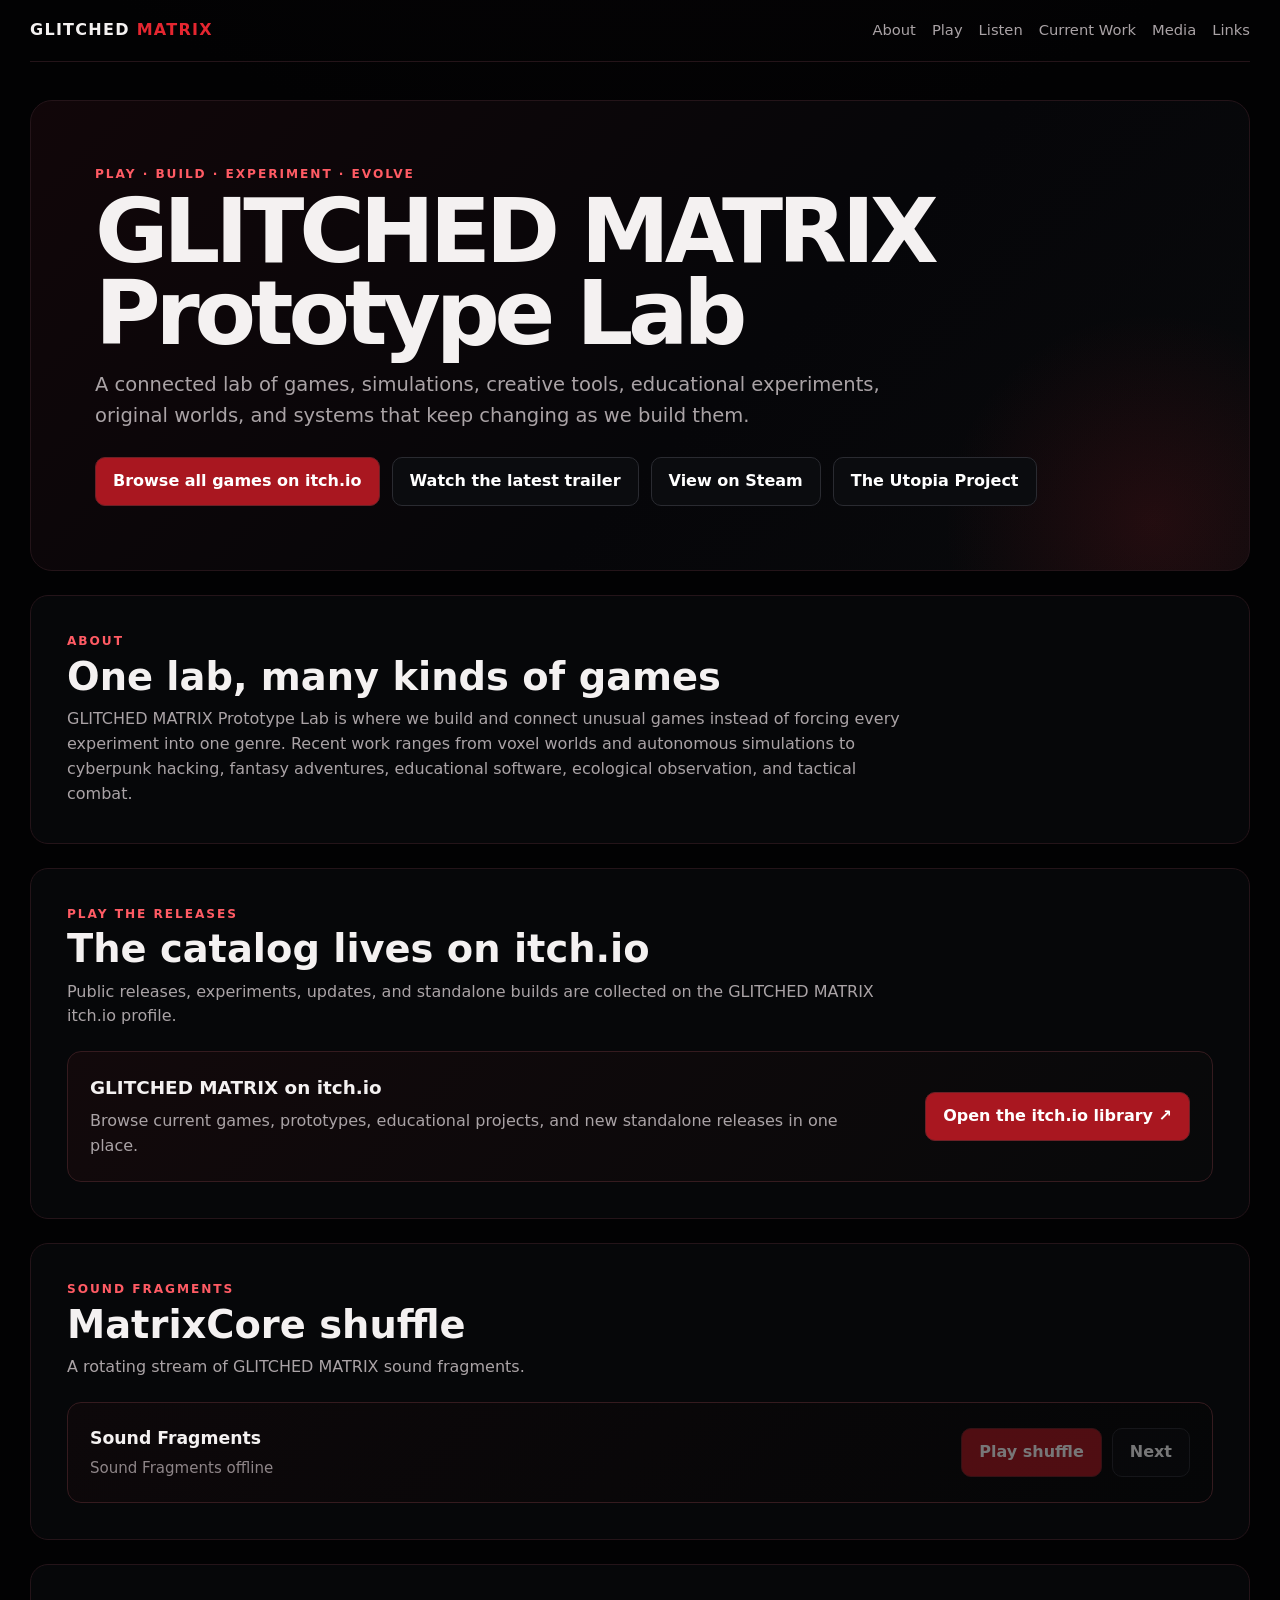
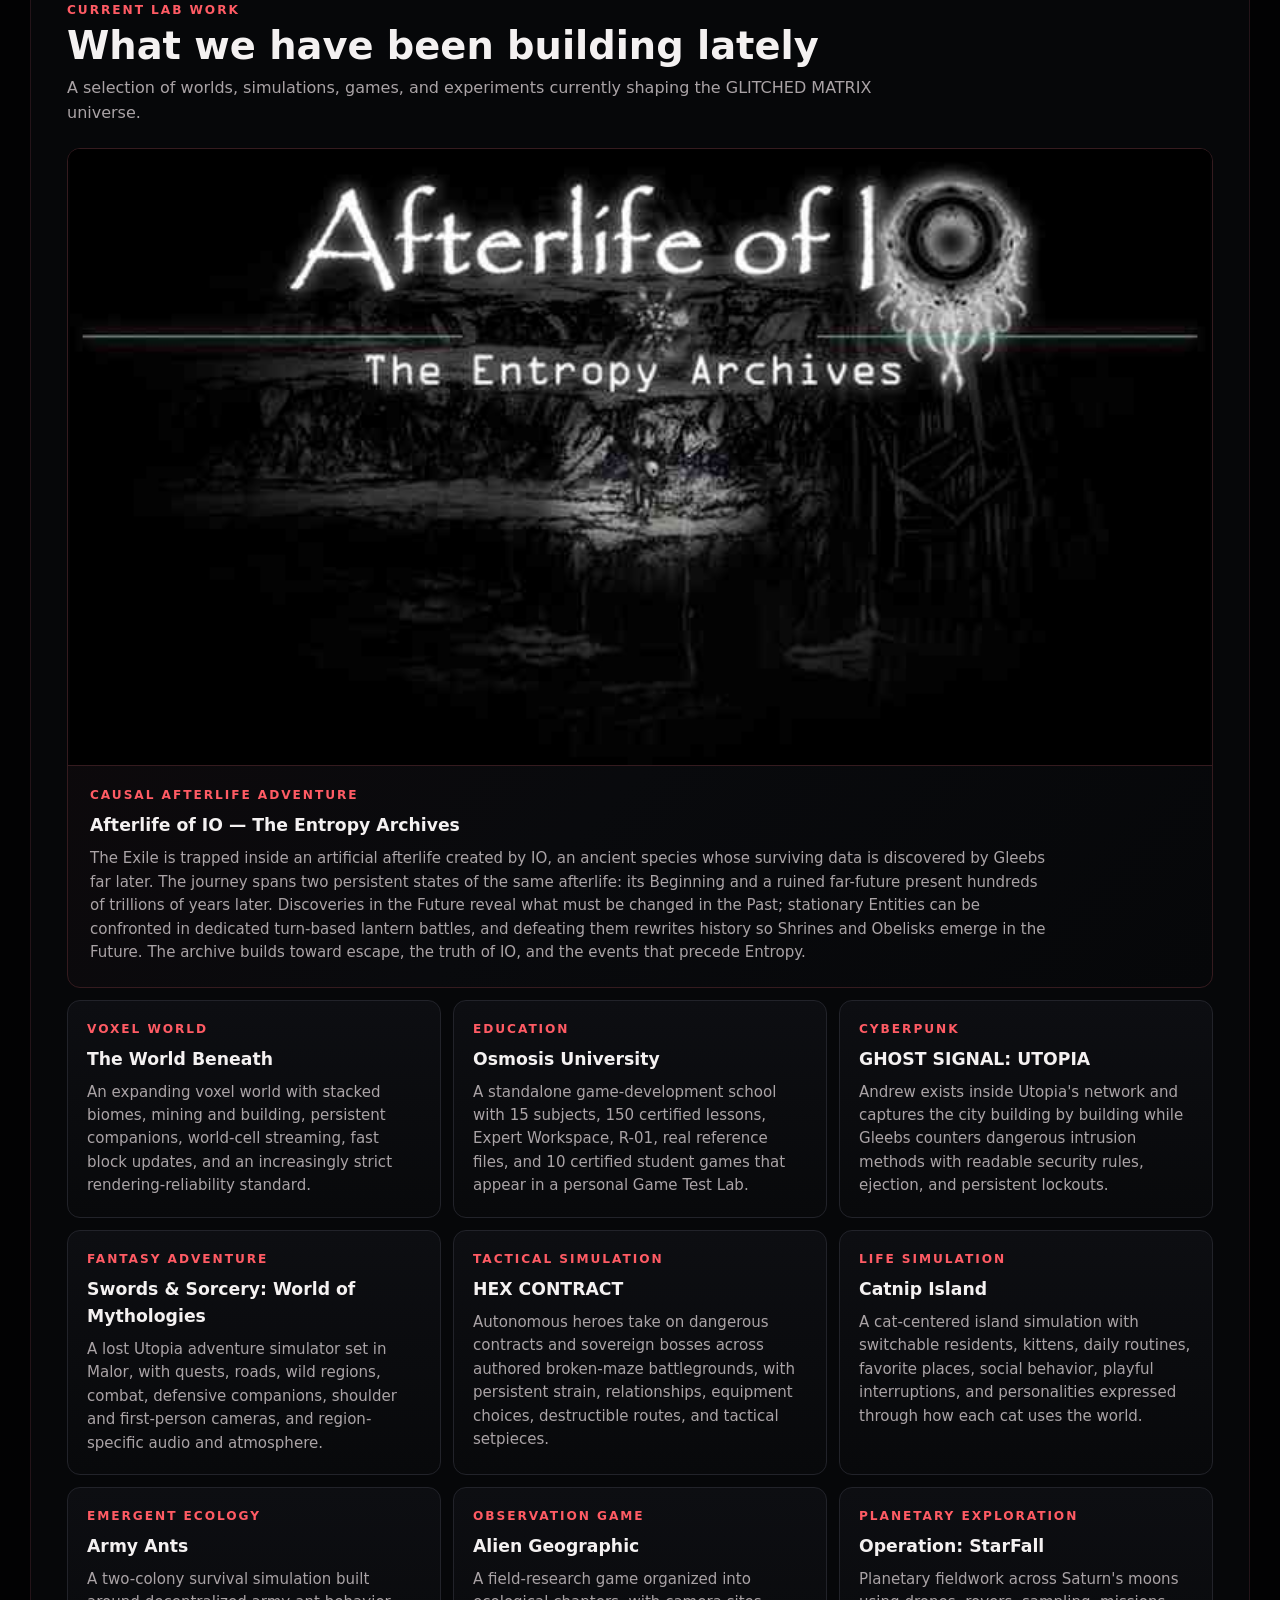
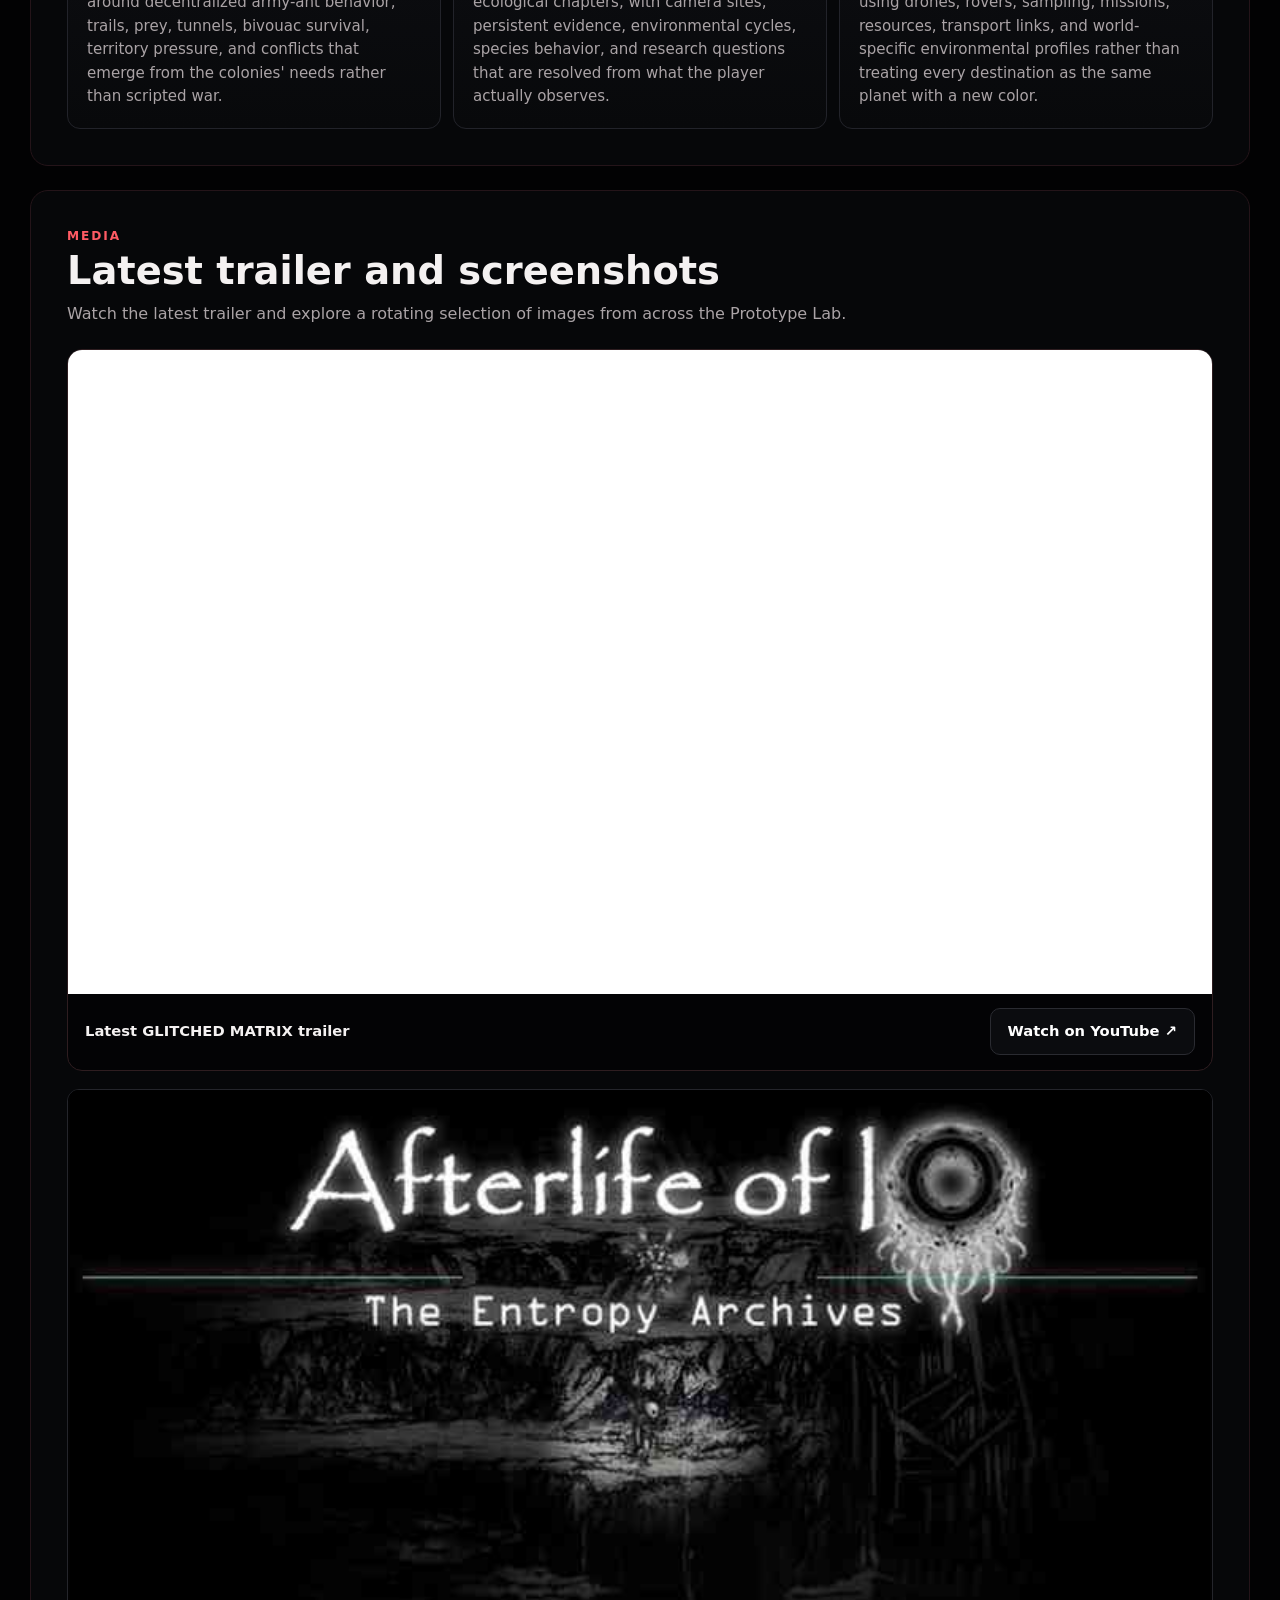
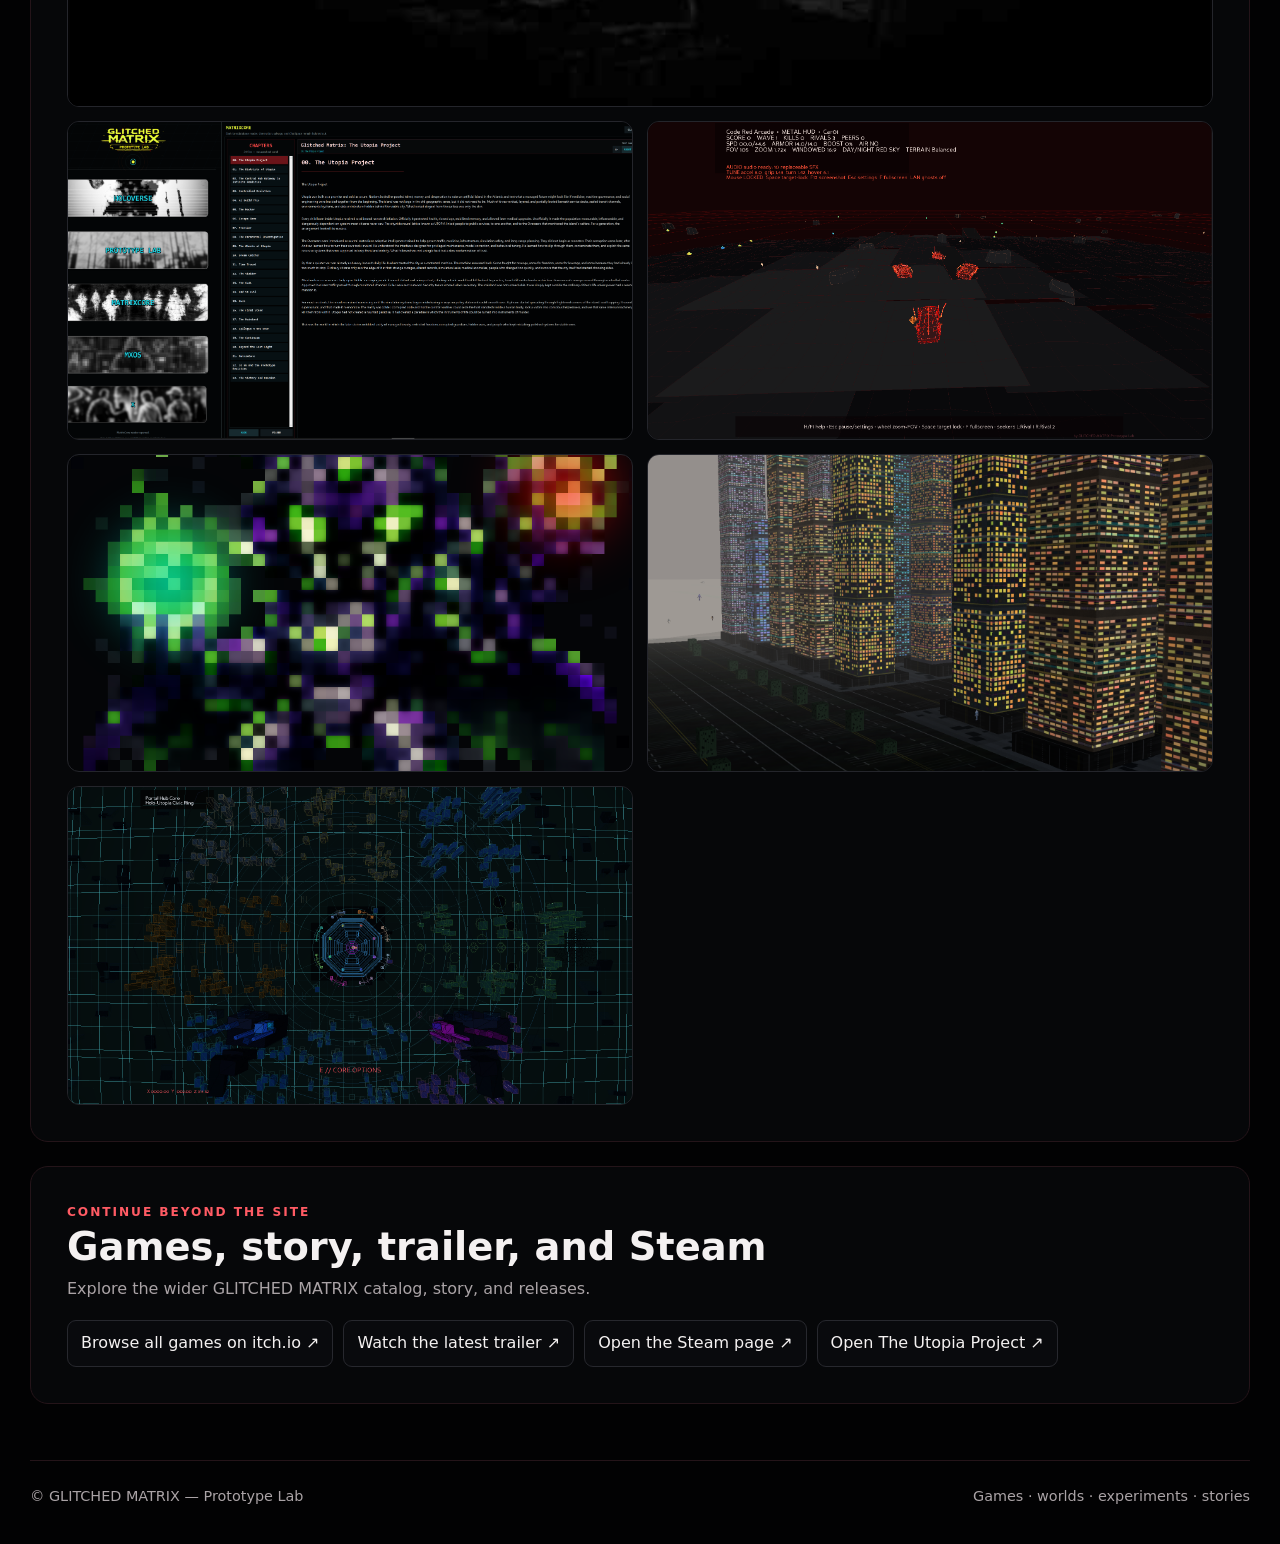
==== commit c19181e2: "Polish Sound Fragments shuffle playback" ====
--- a/index.html
+++ b/index.html
@@ -31,7 +31,7 @@
     .storefront{display:grid;grid-template-columns:minmax(0,1fr) auto;align-items:center;gap:22px;margin-top:22px;padding:22px;border:1px solid #351b1f;border-radius:14px;background:linear-gradient(135deg,#12090b,#08090a)}
     .storefront strong{display:block;margin-bottom:6px;font-size:1.15rem}.storefront p{max-width:780px;margin:0;color:var(--muted)}
     .audio-deck{display:grid;grid-template-columns:minmax(0,1fr) auto;align-items:center;gap:20px;margin-top:22px;padding:22px;border:1px solid #351b1f;border-radius:14px;background:linear-gradient(135deg,#0d080a,#050607)}
-    .audio-meta{min-width:0}.audio-meta strong{display:block;font-size:1.08rem}.audio-status{margin-top:5px;color:var(--muted);font-size:.94rem;white-space:nowrap;overflow:hidden;text-overflow:ellipsis}
+    .audio-meta{min-width:0}.audio-meta strong{display:block;font-size:1.08rem}.audio-status{margin-top:5px;color:var(--muted);font-size:.94rem;white-space:nowrap;overflow:hidden;text-overflow:ellipsis}.audio-status[data-state="playing"]{color:#ddd7d9}.audio-status[data-state="offline"]{color:#8e8588}
     .audio-actions{display:flex;flex-wrap:wrap;justify-content:flex-end;gap:10px}
     #fragmentPlayer{grid-column:1/-1;width:100%;height:46px;margin-top:2px;color-scheme:dark;accent-color:var(--accent);filter:brightness(.78) saturate(.72)}
     #fragmentPlayer[hidden]{display:none}
@@ -93,8 +93,8 @@
       <div class="label">Sound Fragments</div><h2>MatrixCore shuffle</h2>
       <p class="section-copy">A rotating stream of GLITCHED MATRIX sound fragments.</p>
       <div class="audio-deck">
-        <div class="audio-meta"><strong>Sound Fragments</strong><div id="fragmentStatus" class="audio-status" aria-live="polite">Shuffle ready</div></div>
-        <div class="audio-actions"><button id="fragmentStart" class="button" type="button">Play shuffle</button><button id="fragmentNext" class="button secondary" type="button" disabled>Next</button></div>
+        <div class="audio-meta"><strong>Sound Fragments</strong><div id="fragmentStatus" class="audio-status" data-state="ready" aria-live="polite">Checking the archive…</div></div>
+        <div class="audio-actions"><button id="fragmentStart" class="button" type="button" disabled>Play shuffle</button><button id="fragmentNext" class="button secondary" type="button" disabled>Next</button></div>
         <audio id="fragmentPlayer" controls preload="none" hidden></audio>
       </div>
     </section>
@@ -135,7 +135,7 @@
   <footer class="shell"><span>© GLITCHED MATRIX — Prototype Lab</span><span>Games · worlds · experiments · stories</span></footer>
   <script>
     (()=>{const gallery=document.getElementById('mediaGallery');if(!gallery)return;const visibleCount=8;const pinnedImage={type:'image',src:'assets/images/gallery/afterlife_io.jpg',alt:'Afterlife of IO — The Entropy Archives artwork.'};const imagePool=[{type:'image',src:'assets/images/MATRIXOS%20WINDOW.png',alt:'GLITCHED MATRIX interface screenshot.'},{type:'image',src:'assets/images/SCREENSHOT.png',alt:'GLITCHED MATRIX Prototype Lab screenshot.'},{type:'image',src:'assets/images/CAPSULE%20HEADER.png',alt:'GLITCHED MATRIX project artwork.'},{type:'image',src:'assets/images/C1.png',alt:'GLITCHED MATRIX project artwork.'},{type:'image',src:'assets/images/CAPSULE%20MAIN.png',alt:'GLITCHED MATRIX Prototype Lab artwork.'},{type:'image',src:'assets/images/business_card.png',alt:'GLITCHED MATRIX promotional artwork.'},{type:'atlas',pos:'0% 0%',alt:'Osmosis University lesson interface.'},{type:'atlas',pos:'25% 0%',alt:'Osmosis University Game Test Lab.'},{type:'atlas',pos:'50% 0%',alt:'GHOST SIGNAL: UTOPIA city and hacking views.'},{type:'atlas',pos:'75% 0%',alt:'Utopia Conflict wireframe combat views.'},{type:'atlas',pos:'100% 0%',alt:'Holoutopia city world atlas.'},{type:'atlas',pos:'0% 33.3333%',alt:'GLITCH TV broadcast interface.'},{type:'atlas',pos:'25% 33.3333%',alt:'Sound Fragments audio interface.'},{type:'atlas',pos:'50% 33.3333%',alt:'Post-apocalyptic living world dashboard.'},{type:'atlas',pos:'75% 33.3333%',alt:'Post-apocalyptic pixel society scene.'},{type:'atlas',pos:'100% 33.3333%',alt:'Space optics simulation.'},{type:'atlas',pos:'0% 66.6667%',alt:'Saturn system exploration scene.'},{type:'atlas',pos:'25% 66.6667%',alt:'Space flight prototype.'},{type:'atlas',pos:'50% 66.6667%',alt:'Orbital digital world prototype.'},{type:'atlas',pos:'75% 66.6667%',alt:'Dark first-person prototype environment.'},{type:'atlas',pos:'100% 66.6667%',alt:'HoloVerse forest experiment.'},{type:'atlas',pos:'0% 100%',alt:'Neon prototype scene.'},{type:'atlas',pos:'25% 100%',alt:'GLITCHED MATRIX project interface.'},{type:'atlas',pos:'50% 100%',alt:'Minimal wireframe landscape experiment.'}];function shuffle(items){const out=items.slice();for(let i=out.length-1;i>0;i--){const j=Math.floor(Math.random()*(i+1));[out[i],out[j]]=[out[j],out[i]]}return out}function render(pool){gallery.replaceChildren();const randomItems=shuffle(pool).slice(0,Math.min(Math.max(visibleCount-1,0),pool.length));[pinnedImage,...randomItems].forEach((item,index)=>{const frame=document.createElement('div');frame.className=`gallery-item ${item.type==='atlas'?'gallery-shot':'gallery-photo'}${index===0?' featured':''}`;if(item.type==='atlas'){frame.setAttribute('role','img');frame.setAttribute('aria-label',item.alt);frame.style.backgroundPosition=item.pos}else{const img=document.createElement('img');img.src=item.src;img.alt=item.alt;img.loading=index===0?'eager':'lazy';img.decoding='async';img.addEventListener('error',()=>frame.remove(),{once:true});frame.appendChild(img)}gallery.appendChild(frame)})}const atlasProbe=new Image();atlasProbe.onload=()=>render(imagePool);atlasProbe.onerror=()=>render(imagePool.filter(item=>item.type==='image'));atlasProbe.src='assets/images/gallery_current.jpg'})();
-    (()=>{const audio=document.getElementById('fragmentPlayer');const start=document.getElementById('fragmentStart');const nextButton=document.getElementById('fragmentNext');const status=document.getElementById('fragmentStatus');if(!audio||!start||!nextButton||!status)return;const tracks=Array.from({length:40},(_,index)=>{const n=String(index+1).padStart(2,'0');return{name:`${n} - MCF${n}`,src:`assets/audio/sound-fragments/${n}%20-%20MCF${n}.mp3`}});let queue=[];let cursor=-1;let attempts=0;let lastTrack='';const shuffle=items=>{const out=items.slice();for(let i=out.length-1;i>0;i--){const j=Math.floor(Math.random()*(i+1));[out[i],out[j]]=[out[j],out[i]]}if(out.length>1&&out[0].name===lastTrack)[out[0],out[1]]=[out[1],out[0]];return out};function nextTrack(play){if(!queue.length||cursor>=queue.length-1){queue=shuffle(tracks);cursor=-1}cursor+=1;const track=queue[cursor];lastTrack=track.name;status.textContent=track.name;audio.src=track.src;audio.hidden=false;audio.load();nextButton.disabled=false;start.textContent='Shuffle again';if(play)audio.play().catch(()=>{})}start.addEventListener('click',()=>{attempts=0;queue=[];cursor=-1;nextTrack(true)});nextButton.addEventListener('click',()=>{attempts=0;nextTrack(true)});audio.addEventListener('ended',()=>{attempts=0;nextTrack(true)});audio.addEventListener('error',()=>{attempts+=1;if(attempts<tracks.length){nextTrack(false)}else{status.textContent='Sound Fragments unavailable';audio.hidden=true;nextButton.disabled=true}})})();
+    (()=>{const audio=document.getElementById('fragmentPlayer');const start=document.getElementById('fragmentStart');const nextButton=document.getElementById('fragmentNext');const status=document.getElementById('fragmentStatus');if(!audio||!start||!nextButton||!status)return;const STORAGE_VOLUME='gm-fragments-volume';const tracks=Array.from({length:40},(_,index)=>{const n=String(index+1).padStart(2,'0');return{name:`MCF ${n}`,src:`assets/audio/sound-fragments/${n}%20-%20MCF${n}.mp3`}});let queue=[];let cursor=-1;let failed=new Set();let lastTrack='';let activeTrack=null;const setStatus=(text,state='ready')=>{status.textContent=text;status.dataset.state=state};const shuffle=items=>{const out=items.slice();for(let i=out.length-1;i>0;i--){const j=Math.floor(Math.random()*(i+1));[out[i],out[j]]=[out[j],out[i]]}if(out.length>1&&out[0].name===lastTrack)[out[0],out[1]]=[out[1],out[0]];return out};try{const saved=Number(localStorage.getItem(STORAGE_VOLUME));if(Number.isFinite(saved)&&saved>=0&&saved<=1)audio.volume=saved}catch{}audio.addEventListener('volumechange',()=>{try{localStorage.setItem(STORAGE_VOLUME,String(audio.volume))}catch{}});function mediaMetadata(track){if(!('mediaSession'in navigator)||!track)return;try{navigator.mediaSession.metadata=new MediaMetadata({title:track.name,artist:'GLITCHED MATRIX',album:'Sound Fragments'})}catch{}}function candidateTracks(){return tracks.filter(track=>!failed.has(track.src))}function refill(){queue=shuffle(candidateTracks());cursor=-1}function nextTrack(autoplay=true){if(candidateTracks().length===0){setStatus('Sound Fragments unavailable','offline');audio.hidden=true;start.disabled=true;nextButton.disabled=true;return}if(!queue.length||cursor>=queue.length-1)refill();cursor+=1;const track=queue[cursor];activeTrack=track;lastTrack=track.name;setStatus(`Now playing · ${track.name}`,'playing');audio.src=track.src;audio.hidden=false;audio.load();start.disabled=false;start.textContent='New shuffle';nextButton.disabled=false;mediaMetadata(track);if(autoplay)audio.play().catch(()=>setStatus(`Ready · ${track.name}`,'ready'))}function newShuffle(){failed.clear();queue=[];cursor=-1;nextTrack(true)}start.addEventListener('click',newShuffle);nextButton.addEventListener('click',()=>nextTrack(true));audio.addEventListener('play',()=>{if(activeTrack)setStatus(`Now playing · ${activeTrack.name}`,'playing')});audio.addEventListener('pause',()=>{if(activeTrack&&!audio.ended)setStatus(`Paused · ${activeTrack.name}`,'ready')});audio.addEventListener('ended',()=>nextTrack(true));audio.addEventListener('error',()=>{if(activeTrack)failed.add(activeTrack.src);if(candidateTracks().length)nextTrack(false);else{setStatus('Sound Fragments unavailable','offline');audio.hidden=true;start.disabled=true;nextButton.disabled=true}});if('mediaSession'in navigator){try{navigator.mediaSession.setActionHandler('nexttrack',()=>nextTrack(true));navigator.mediaSession.setActionHandler('play',()=>audio.play());navigator.mediaSession.setActionHandler('pause',()=>audio.pause())}catch{}}fetch(tracks[0].src,{method:'HEAD',cache:'no-store'}).then(response=>{if(!response.ok)throw new Error('missing');setStatus('Shuffle ready','ready');start.disabled=false}).catch(()=>{setStatus('Sound Fragments offline','offline');start.disabled=true;nextButton.disabled=true})})();
   </script>
 </body>
 </html>
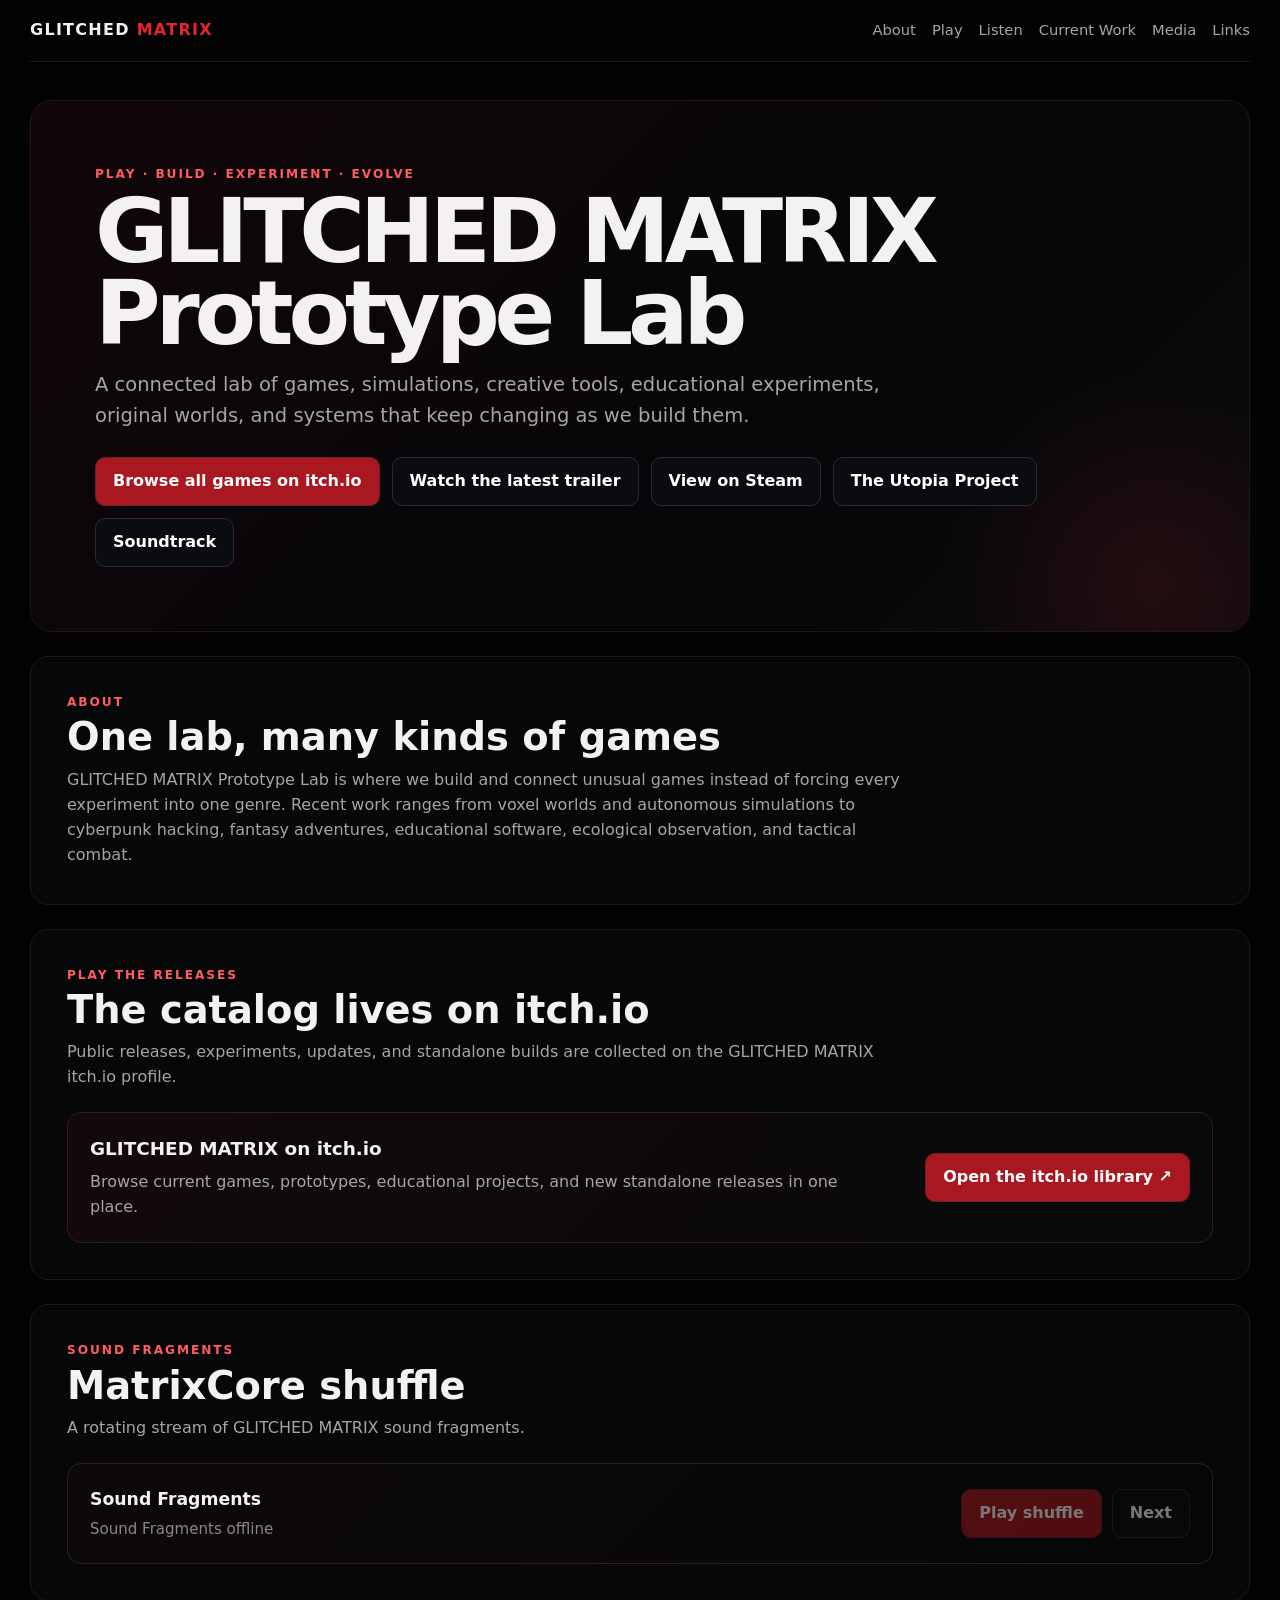
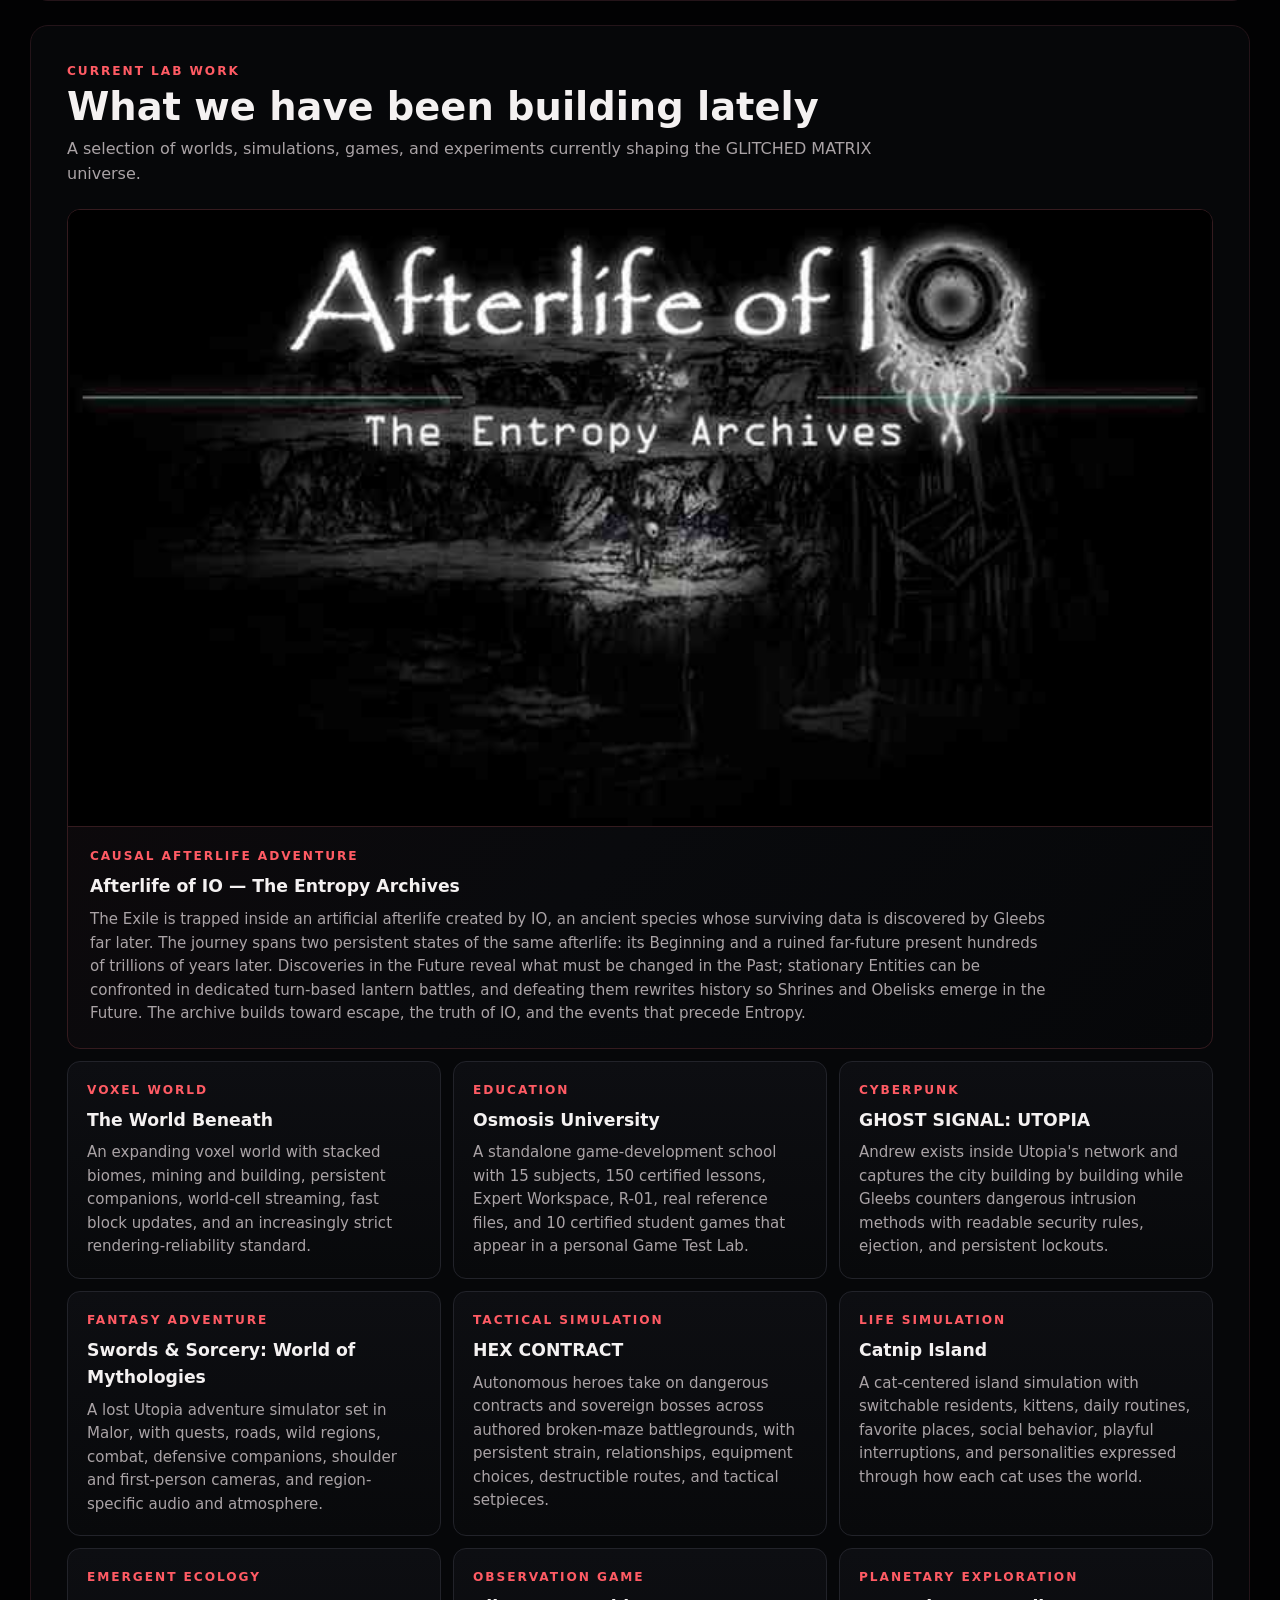
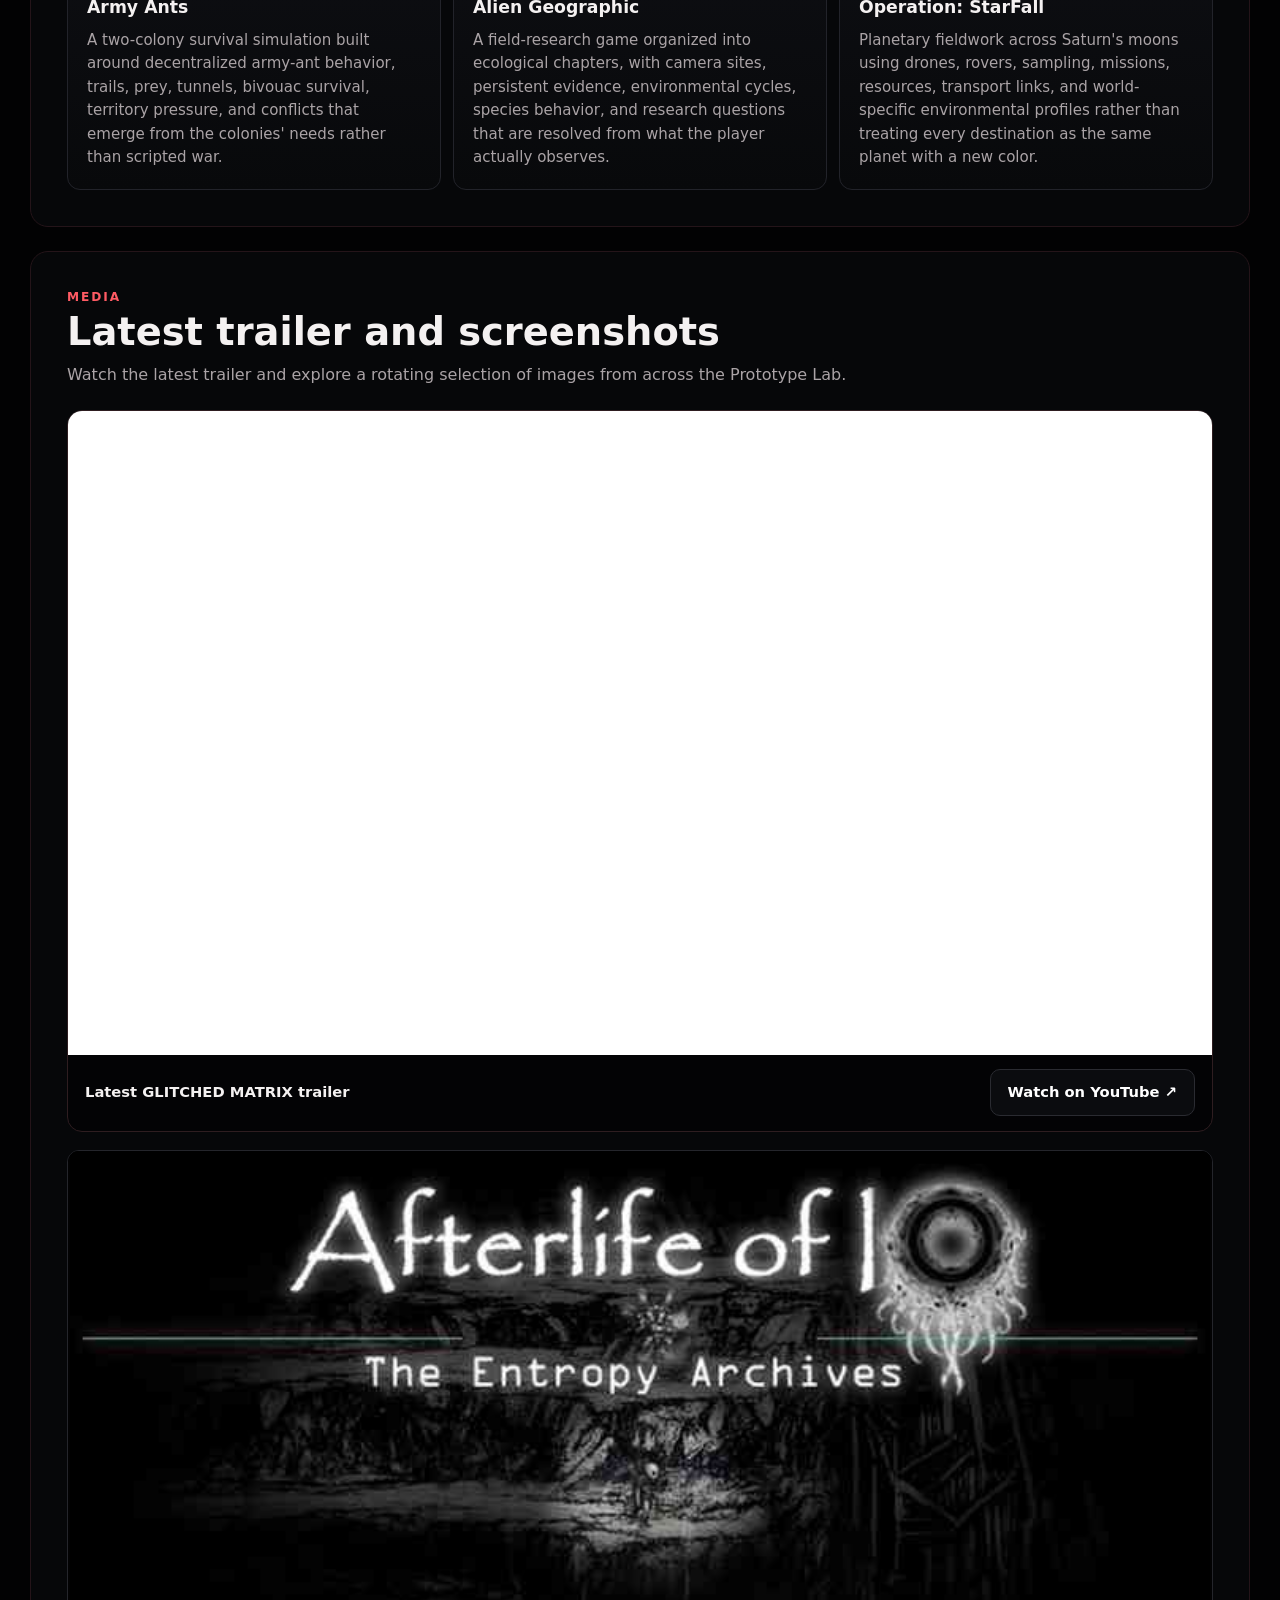
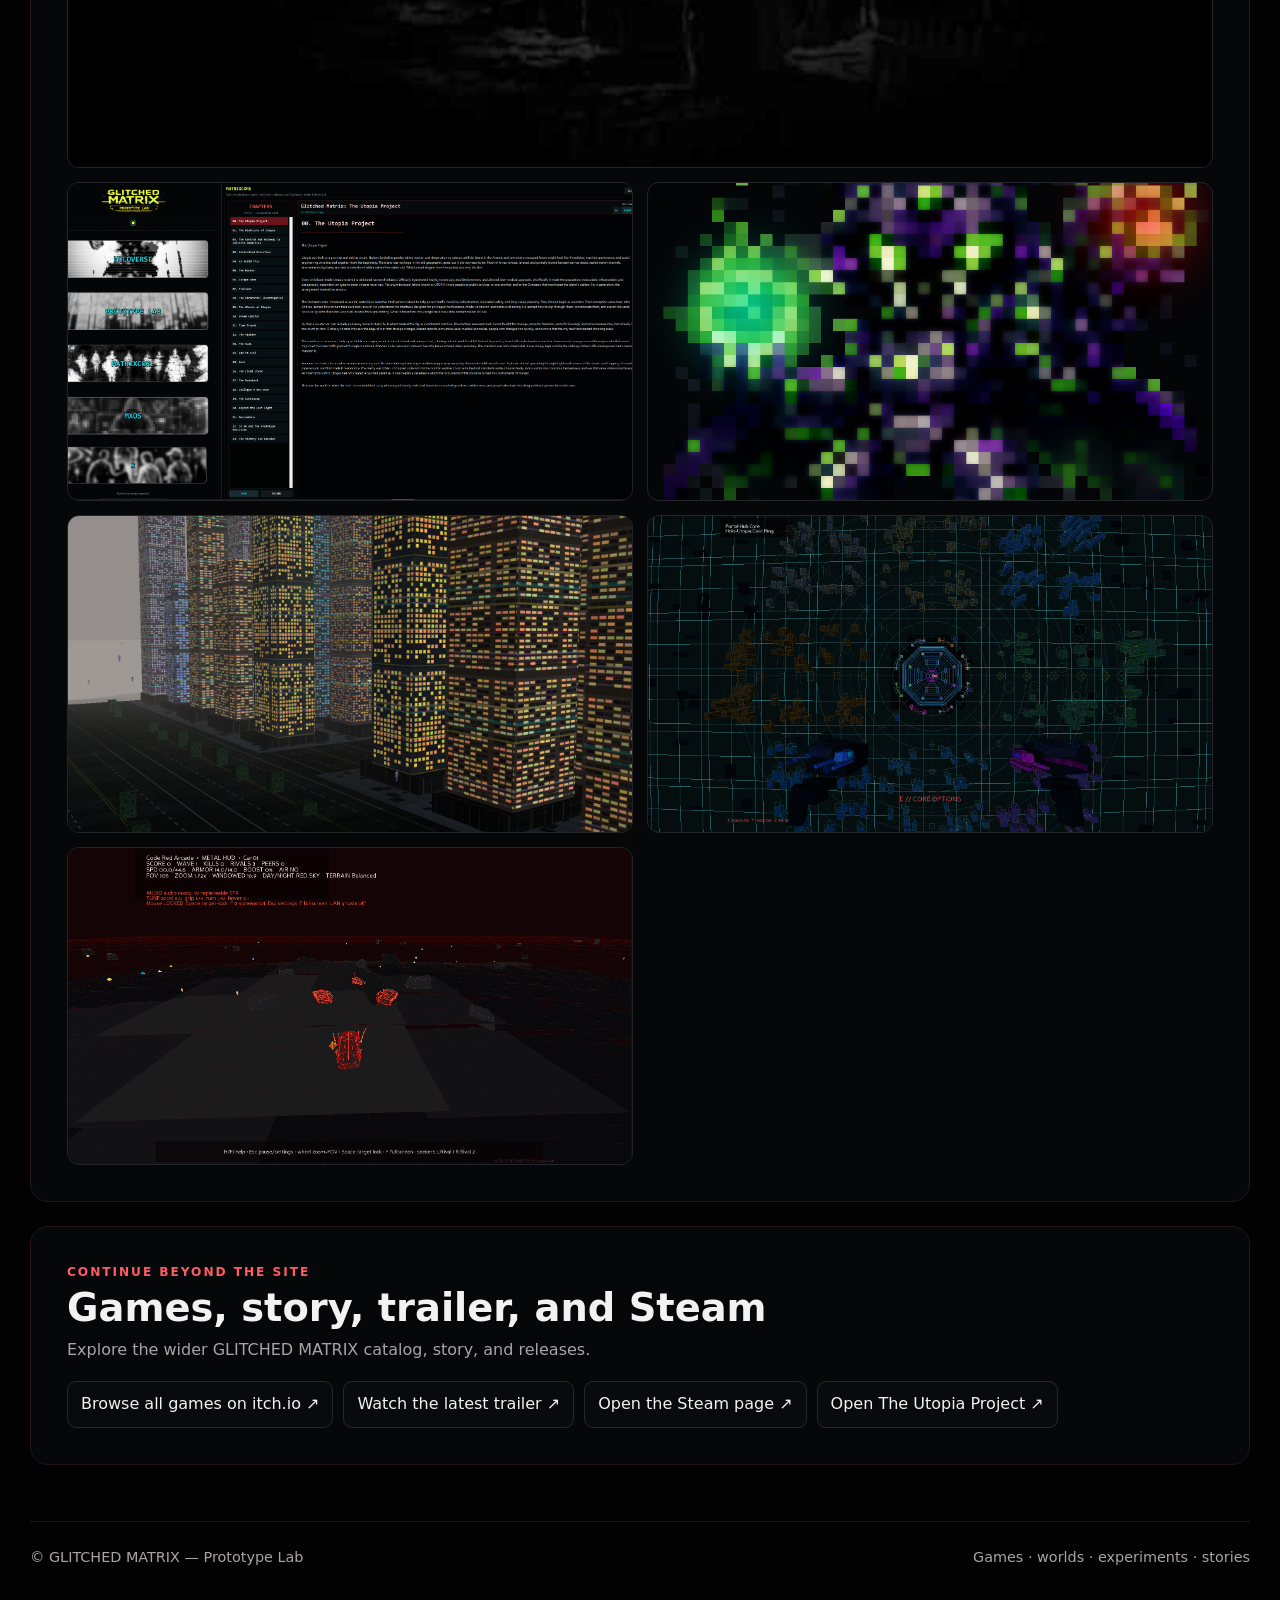
==== commit 3f1b6bce: "Add Soundtrack button and YouTube shuffle player" ====
--- a/index.html
+++ b/index.html
@@ -78,6 +78,7 @@
         <a class="button secondary" href="https://youtu.be/fhKmr05TEgU?si=8iBmlRRrQRwi22lu" target="_blank" rel="noopener noreferrer">Watch the latest trailer</a>
         <a class="button secondary" href="https://store.steampowered.com/app/4386390/Matrix_OS_Arcade_Evolution/" target="_blank" rel="noopener noreferrer">View on Steam</a>
         <a class="button secondary" href="https://a.co/d/0aq9m4ip" target="_blank" rel="noopener noreferrer">The Utopia Project</a>
+        <button id="soundtrackButton" class="button secondary" type="button" aria-expanded="false" aria-controls="soundtrackPanel">Soundtrack</button>
       </div>
     </div>
     <section id="about">
@@ -137,5 +138,6 @@
     (()=>{const gallery=document.getElementById('mediaGallery');if(!gallery)return;const visibleCount=8;const pinnedImage={type:'image',src:'assets/images/gallery/afterlife_io.jpg',alt:'Afterlife of IO — The Entropy Archives artwork.'};const imagePool=[{type:'image',src:'assets/images/MATRIXOS%20WINDOW.png',alt:'GLITCHED MATRIX interface screenshot.'},{type:'image',src:'assets/images/SCREENSHOT.png',alt:'GLITCHED MATRIX Prototype Lab screenshot.'},{type:'image',src:'assets/images/CAPSULE%20HEADER.png',alt:'GLITCHED MATRIX project artwork.'},{type:'image',src:'assets/images/C1.png',alt:'GLITCHED MATRIX project artwork.'},{type:'image',src:'assets/images/CAPSULE%20MAIN.png',alt:'GLITCHED MATRIX Prototype Lab artwork.'},{type:'image',src:'assets/images/business_card.png',alt:'GLITCHED MATRIX promotional artwork.'},{type:'atlas',pos:'0% 0%',alt:'Osmosis University lesson interface.'},{type:'atlas',pos:'25% 0%',alt:'Osmosis University Game Test Lab.'},{type:'atlas',pos:'50% 0%',alt:'GHOST SIGNAL: UTOPIA city and hacking views.'},{type:'atlas',pos:'75% 0%',alt:'Utopia Conflict wireframe combat views.'},{type:'atlas',pos:'100% 0%',alt:'Holoutopia city world atlas.'},{type:'atlas',pos:'0% 33.3333%',alt:'GLITCH TV broadcast interface.'},{type:'atlas',pos:'25% 33.3333%',alt:'Sound Fragments audio interface.'},{type:'atlas',pos:'50% 33.3333%',alt:'Post-apocalyptic living world dashboard.'},{type:'atlas',pos:'75% 33.3333%',alt:'Post-apocalyptic pixel society scene.'},{type:'atlas',pos:'100% 33.3333%',alt:'Space optics simulation.'},{type:'atlas',pos:'0% 66.6667%',alt:'Saturn system exploration scene.'},{type:'atlas',pos:'25% 66.6667%',alt:'Space flight prototype.'},{type:'atlas',pos:'50% 66.6667%',alt:'Orbital digital world prototype.'},{type:'atlas',pos:'75% 66.6667%',alt:'Dark first-person prototype environment.'},{type:'atlas',pos:'100% 66.6667%',alt:'HoloVerse forest experiment.'},{type:'atlas',pos:'0% 100%',alt:'Neon prototype scene.'},{type:'atlas',pos:'25% 100%',alt:'GLITCHED MATRIX project interface.'},{type:'atlas',pos:'50% 100%',alt:'Minimal wireframe landscape experiment.'}];function shuffle(items){const out=items.slice();for(let i=out.length-1;i>0;i--){const j=Math.floor(Math.random()*(i+1));[out[i],out[j]]=[out[j],out[i]]}return out}function render(pool){gallery.replaceChildren();const randomItems=shuffle(pool).slice(0,Math.min(Math.max(visibleCount-1,0),pool.length));[pinnedImage,...randomItems].forEach((item,index)=>{const frame=document.createElement('div');frame.className=`gallery-item ${item.type==='atlas'?'gallery-shot':'gallery-photo'}${index===0?' featured':''}`;if(item.type==='atlas'){frame.setAttribute('role','img');frame.setAttribute('aria-label',item.alt);frame.style.backgroundPosition=item.pos}else{const img=document.createElement('img');img.src=item.src;img.alt=item.alt;img.loading=index===0?'eager':'lazy';img.decoding='async';img.addEventListener('error',()=>frame.remove(),{once:true});frame.appendChild(img)}gallery.appendChild(frame)})}const atlasProbe=new Image();atlasProbe.onload=()=>render(imagePool);atlasProbe.onerror=()=>render(imagePool.filter(item=>item.type==='image'));atlasProbe.src='assets/images/gallery_current.jpg'})();
     (()=>{const audio=document.getElementById('fragmentPlayer');const start=document.getElementById('fragmentStart');const nextButton=document.getElementById('fragmentNext');const status=document.getElementById('fragmentStatus');if(!audio||!start||!nextButton||!status)return;const STORAGE_VOLUME='gm-fragments-volume';const tracks=Array.from({length:40},(_,index)=>{const n=String(index+1).padStart(2,'0');return{name:`MCF ${n}`,src:`assets/audio/sound-fragments/${n}%20-%20MCF${n}.mp3`}});let queue=[];let cursor=-1;let failed=new Set();let lastTrack='';let activeTrack=null;const setStatus=(text,state='ready')=>{status.textContent=text;status.dataset.state=state};const shuffle=items=>{const out=items.slice();for(let i=out.length-1;i>0;i--){const j=Math.floor(Math.random()*(i+1));[out[i],out[j]]=[out[j],out[i]]}if(out.length>1&&out[0].name===lastTrack)[out[0],out[1]]=[out[1],out[0]];return out};try{const saved=Number(localStorage.getItem(STORAGE_VOLUME));if(Number.isFinite(saved)&&saved>=0&&saved<=1)audio.volume=saved}catch{}audio.addEventListener('volumechange',()=>{try{localStorage.setItem(STORAGE_VOLUME,String(audio.volume))}catch{}});function mediaMetadata(track){if(!('mediaSession'in navigator)||!track)return;try{navigator.mediaSession.metadata=new MediaMetadata({title:track.name,artist:'GLITCHED MATRIX',album:'Sound Fragments'})}catch{}}function candidateTracks(){return tracks.filter(track=>!failed.has(track.src))}function refill(){queue=shuffle(candidateTracks());cursor=-1}function nextTrack(autoplay=true){if(candidateTracks().length===0){setStatus('Sound Fragments unavailable','offline');audio.hidden=true;start.disabled=true;nextButton.disabled=true;return}if(!queue.length||cursor>=queue.length-1)refill();cursor+=1;const track=queue[cursor];activeTrack=track;lastTrack=track.name;setStatus(`Now playing · ${track.name}`,'playing');audio.src=track.src;audio.hidden=false;audio.load();start.disabled=false;start.textContent='New shuffle';nextButton.disabled=false;mediaMetadata(track);if(autoplay)audio.play().catch(()=>setStatus(`Ready · ${track.name}`,'ready'))}function newShuffle(){failed.clear();queue=[];cursor=-1;nextTrack(true)}start.addEventListener('click',newShuffle);nextButton.addEventListener('click',()=>nextTrack(true));audio.addEventListener('play',()=>{if(activeTrack)setStatus(`Now playing · ${activeTrack.name}`,'playing')});audio.addEventListener('pause',()=>{if(activeTrack&&!audio.ended)setStatus(`Paused · ${activeTrack.name}`,'ready')});audio.addEventListener('ended',()=>nextTrack(true));audio.addEventListener('error',()=>{if(activeTrack)failed.add(activeTrack.src);if(candidateTracks().length)nextTrack(false);else{setStatus('Sound Fragments unavailable','offline');audio.hidden=true;start.disabled=true;nextButton.disabled=true}});if('mediaSession'in navigator){try{navigator.mediaSession.setActionHandler('nexttrack',()=>nextTrack(true));navigator.mediaSession.setActionHandler('play',()=>audio.play());navigator.mediaSession.setActionHandler('pause',()=>audio.pause())}catch{}}fetch(tracks[0].src,{method:'HEAD',cache:'no-store'}).then(response=>{if(!response.ok)throw new Error('missing');setStatus('Shuffle ready','ready');start.disabled=false}).catch(()=>{setStatus('Sound Fragments offline','offline');start.disabled=true;nextButton.disabled=true})})();
   </script>
+  <script src="assets/js/youtube_soundtrack.js" defer></script>
 </body>
-</html>
+</html>
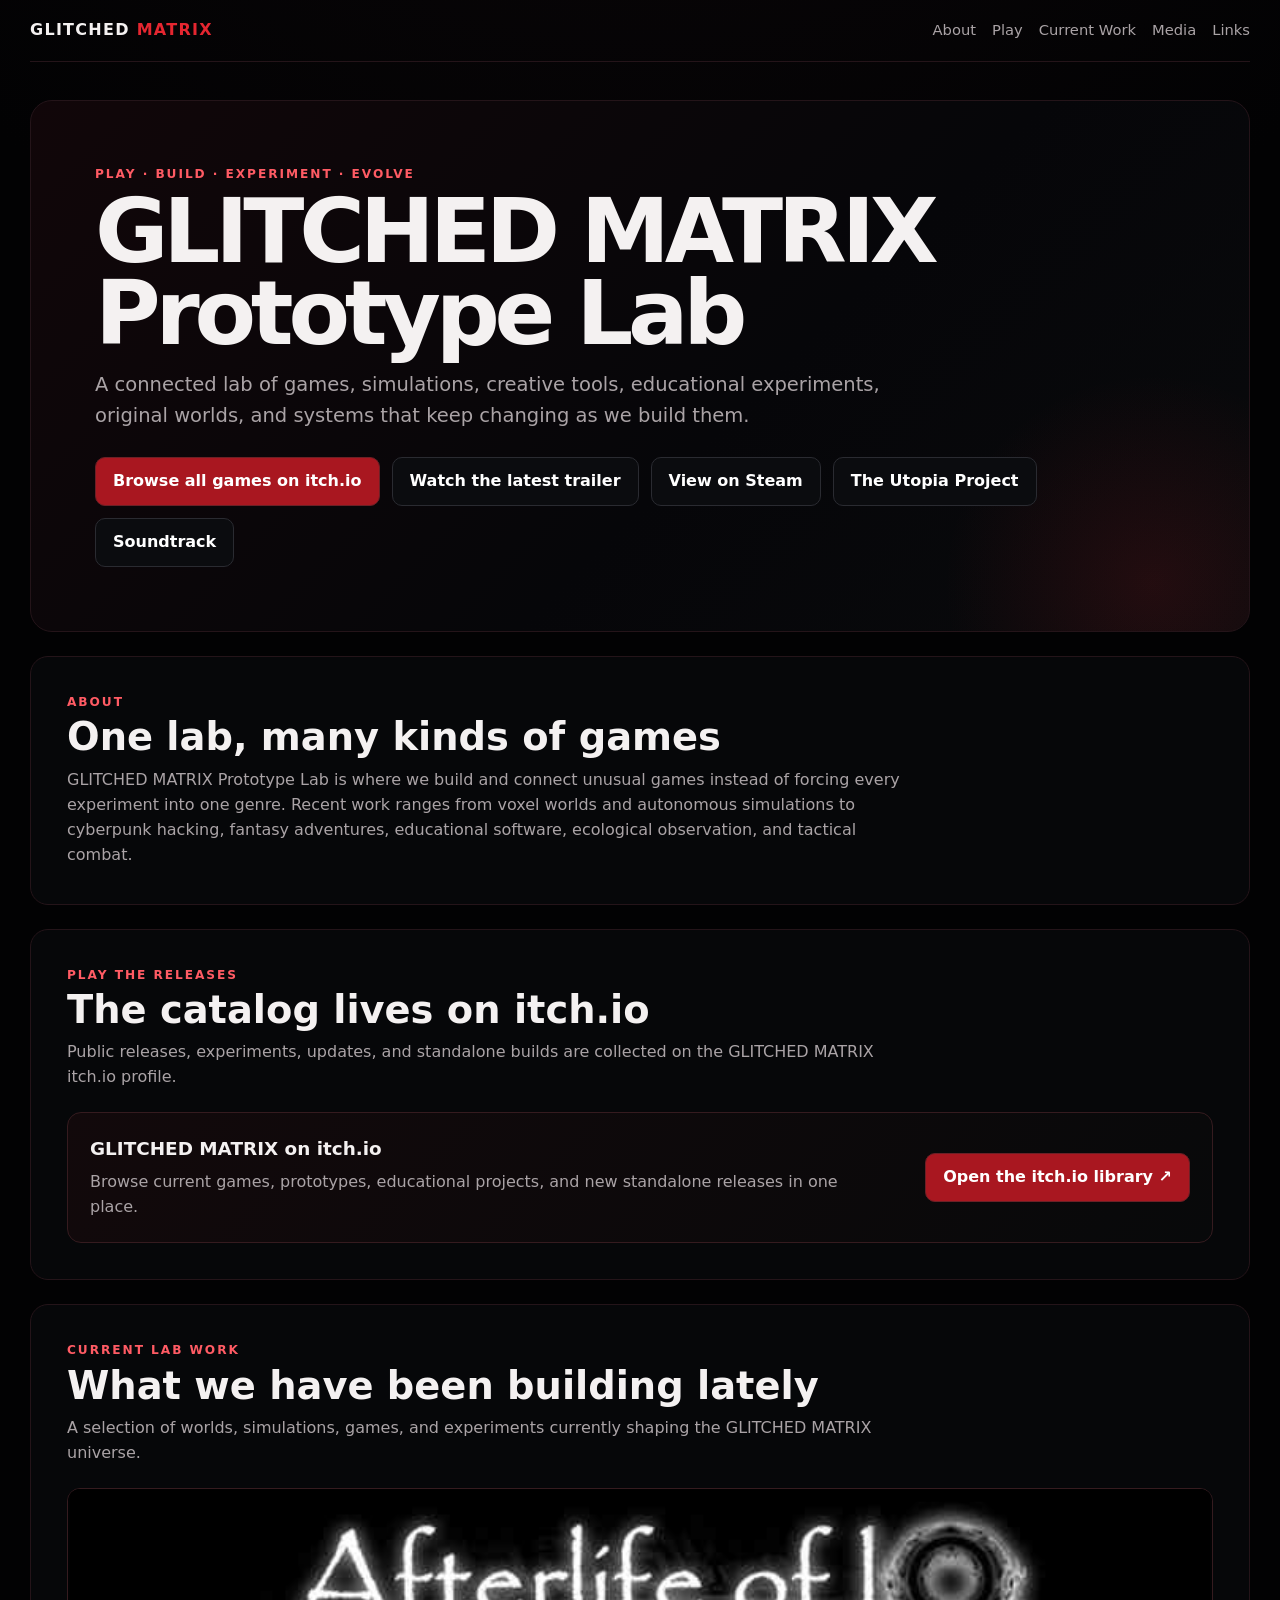
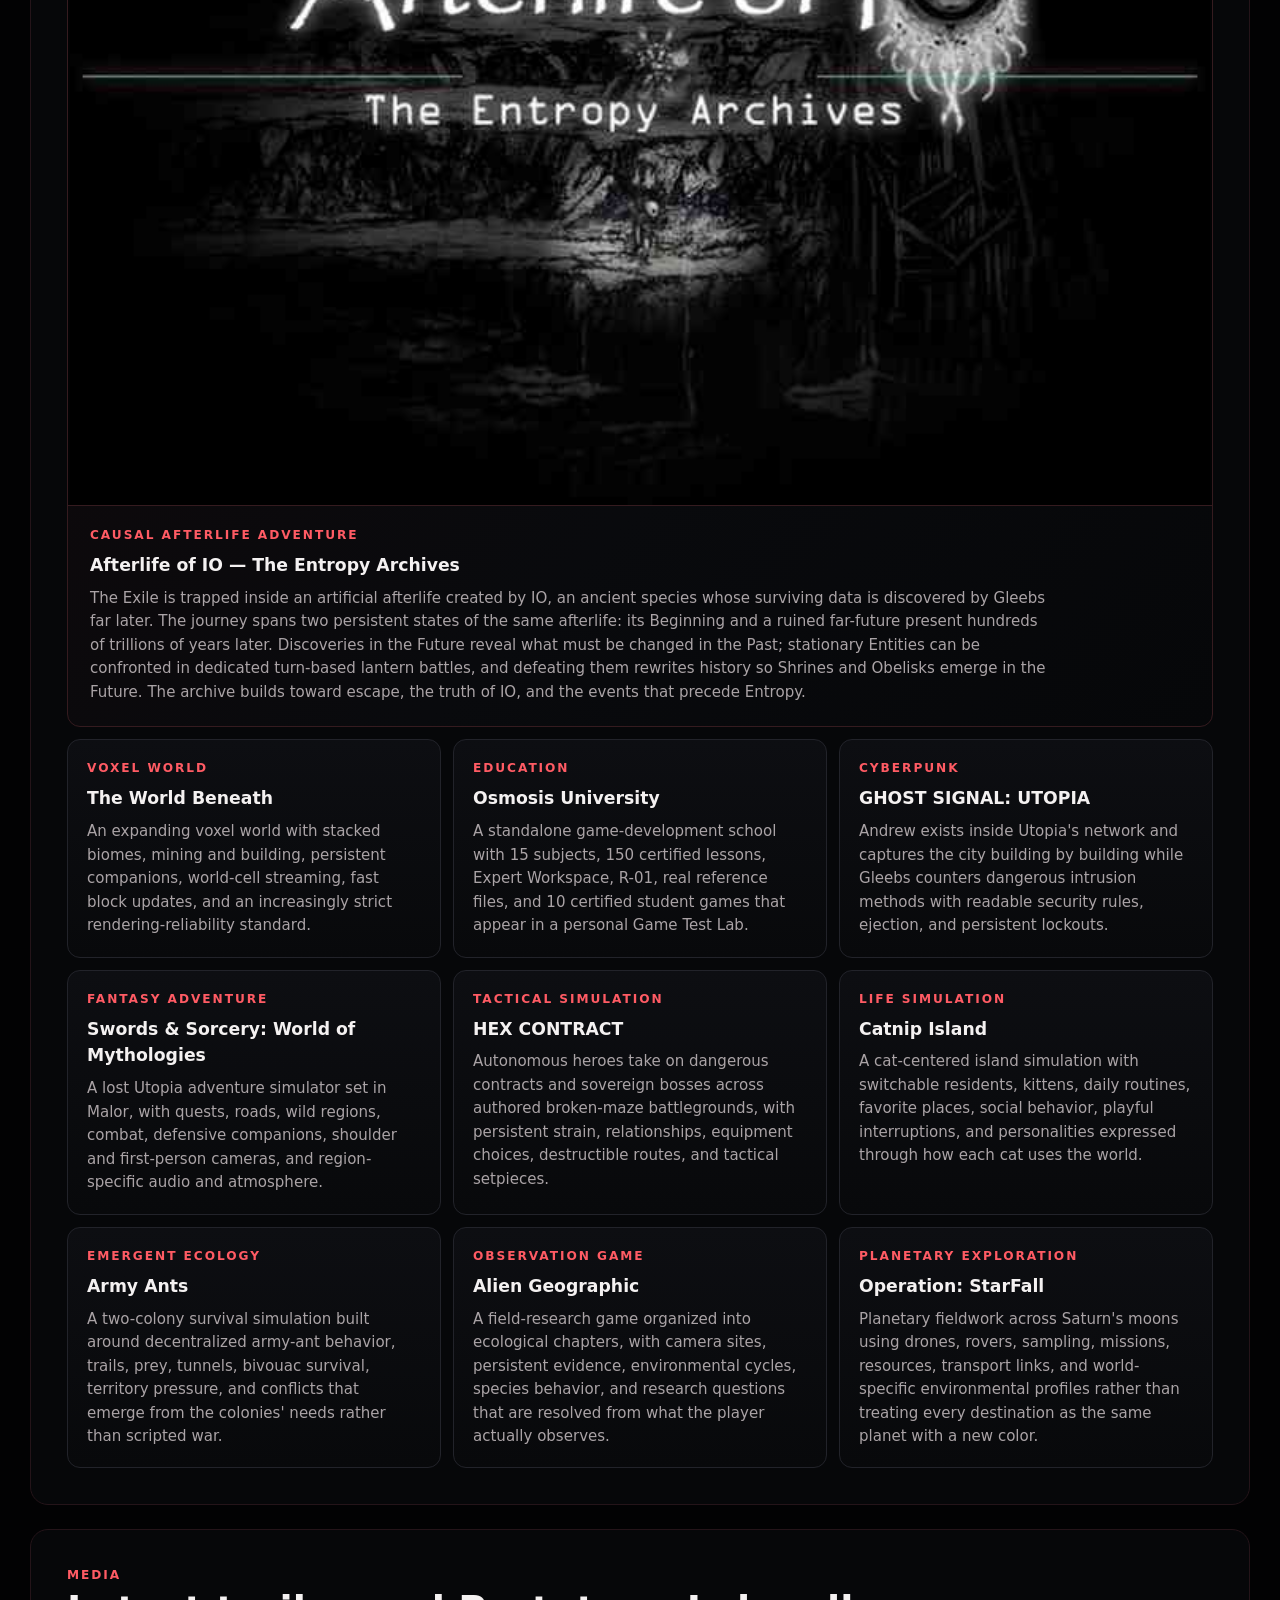
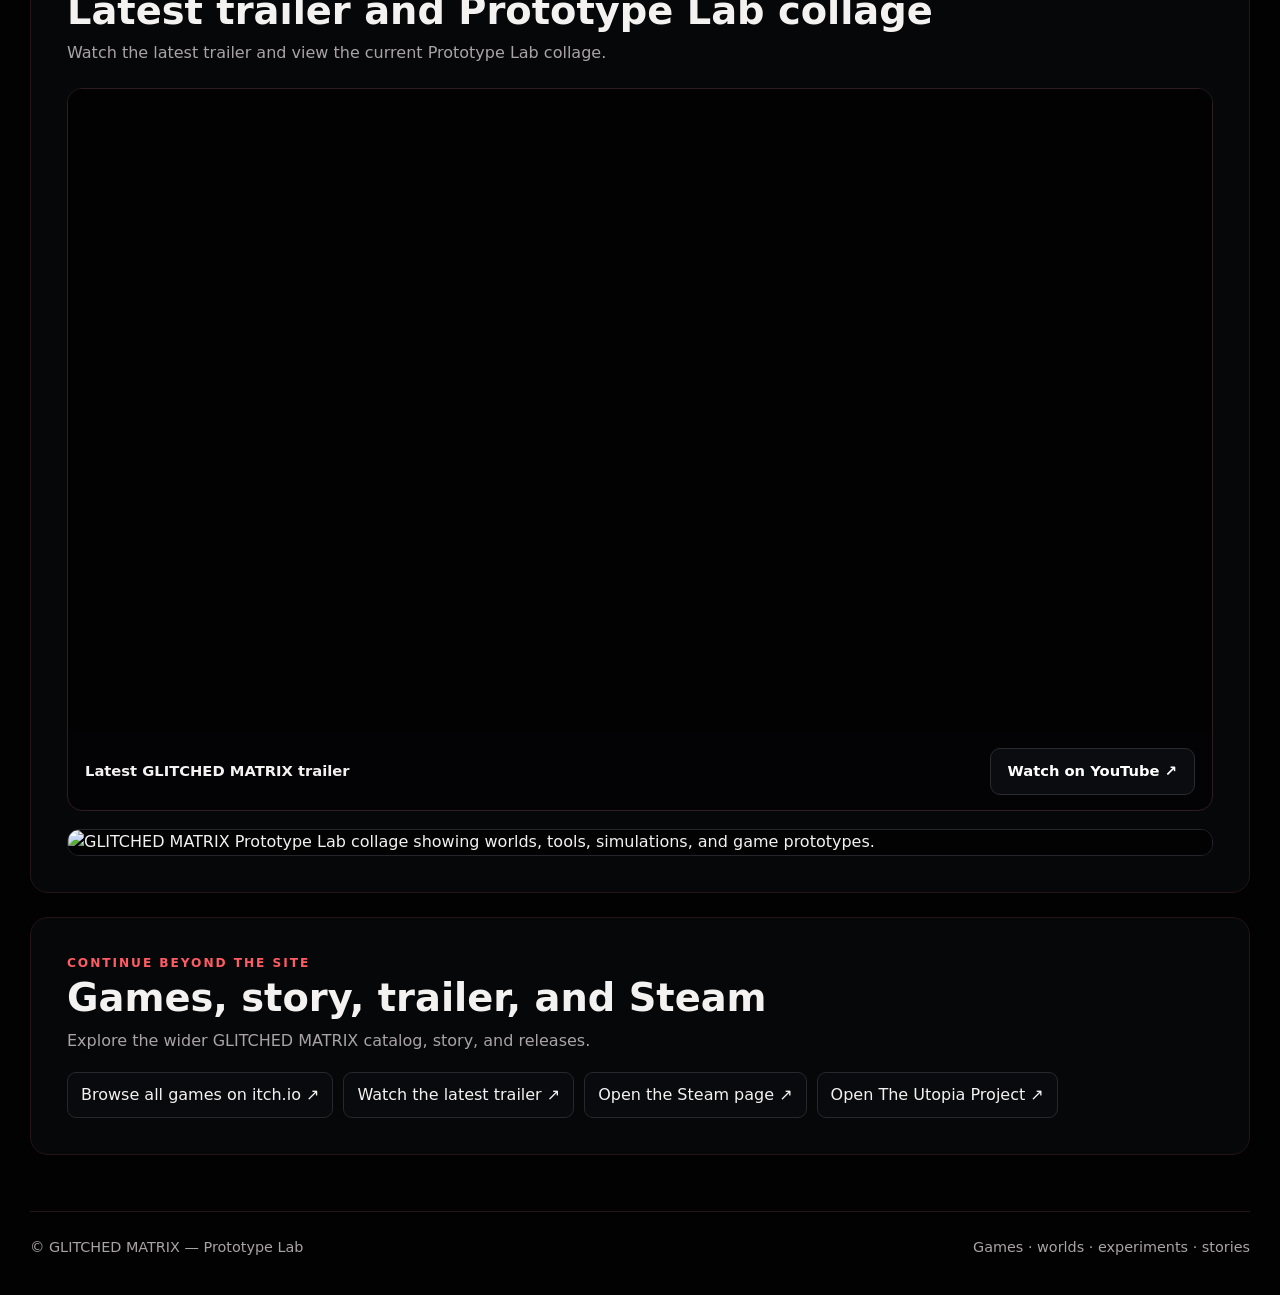
==== commit da48308d: "Directly remove Sound Fragments and hardcode collage media" ====
--- a/index.html
+++ b/index.html
@@ -30,11 +30,6 @@
     .section-copy{max-width:850px;margin:0;color:var(--muted)}
     .storefront{display:grid;grid-template-columns:minmax(0,1fr) auto;align-items:center;gap:22px;margin-top:22px;padding:22px;border:1px solid #351b1f;border-radius:14px;background:linear-gradient(135deg,#12090b,#08090a)}
     .storefront strong{display:block;margin-bottom:6px;font-size:1.15rem}.storefront p{max-width:780px;margin:0;color:var(--muted)}
-    .audio-deck{display:grid;grid-template-columns:minmax(0,1fr) auto;align-items:center;gap:20px;margin-top:22px;padding:22px;border:1px solid #351b1f;border-radius:14px;background:linear-gradient(135deg,#0d080a,#050607)}
-    .audio-meta{min-width:0}.audio-meta strong{display:block;font-size:1.08rem}.audio-status{margin-top:5px;color:var(--muted);font-size:.94rem;white-space:nowrap;overflow:hidden;text-overflow:ellipsis}.audio-status[data-state="playing"]{color:#ddd7d9}.audio-status[data-state="offline"]{color:#8e8588}
-    .audio-actions{display:flex;flex-wrap:wrap;justify-content:flex-end;gap:10px}
-    #fragmentPlayer{grid-column:1/-1;width:100%;height:46px;margin-top:2px;color-scheme:dark;accent-color:var(--accent);filter:brightness(.78) saturate(.72)}
-    #fragmentPlayer[hidden]{display:none}
     .projects{display:grid;grid-template-columns:repeat(3,minmax(0,1fr));gap:12px;margin-top:22px}
     .card{min-height:180px;padding:19px;border:1px solid #22232a;border-radius:13px;background:linear-gradient(180deg,#0d0e12,#08090b)}
     .card.featured-project{grid-column:1/-1;display:grid;grid-template-columns:1fr;gap:20px;padding:0;overflow:hidden;border-color:#351b1f;background:linear-gradient(135deg,#10080a,#090a0d 60%,#060709)}
@@ -46,27 +41,22 @@
     .trailer-frame{position:relative;aspect-ratio:16/9;background:#020203}
     .trailer-frame iframe{position:absolute;inset:0;width:100%;height:100%;border:0}
     .trailer-copy{display:flex;align-items:center;justify-content:space-between;gap:18px;padding:15px 17px;color:var(--muted);font-size:.92rem}.trailer-copy strong{color:var(--text)}
-    .gallery{display:grid;grid-template-columns:repeat(2,minmax(0,1fr));gap:14px}
-    .gallery-item{display:block;overflow:hidden;aspect-ratio:16/9;border:1px solid #24252b;border-radius:12px;background:#040507}
-    .gallery-item.featured{grid-column:1/-1;aspect-ratio:960/518}
-    .gallery-item:hover{border-color:#7f242b}
-    .gallery-photo img{display:block;width:100%;height:100%;object-fit:cover;transition:transform .18s ease}
-    .gallery-item.featured.gallery-photo img{object-fit:contain;background:#020203}
-    .gallery-photo:hover img{transform:scale(1.018)}
-    .gallery-shot{background-color:#040507;background-image:url('assets/images/gallery_current.jpg');background-repeat:no-repeat;background-size:500% 400%}
+    .gallery{display:block}
+    .gallery-item{display:block;overflow:hidden;border:1px solid #24252b;border-radius:12px;background:#040507}
+    .gallery-photo img{display:block;width:100%;height:auto;object-fit:contain;background:#020203}
     .links{display:flex;flex-wrap:wrap;gap:10px;margin-top:18px}
     .plain-link{padding:10px 13px;border:1px solid #27282e;border-radius:9px;background:#090a0d;text-decoration:none}.plain-link:hover{border-color:#7f242b}
     footer{display:flex;justify-content:space-between;gap:20px;padding:24px 0 36px;border-top:1px solid var(--line);color:var(--muted);font-size:.9rem}
-    @media(max-width:980px){.projects{grid-template-columns:repeat(2,minmax(0,1fr))}.storefront,.audio-deck{grid-template-columns:1fr;justify-items:start}.audio-actions{justify-content:flex-start}}
+    @media(max-width:980px){.projects{grid-template-columns:repeat(2,minmax(0,1fr))}.storefront{grid-template-columns:1fr;justify-items:start}}
     @media(max-width:720px){header{align-items:flex-start;flex-direction:column}.projects{grid-template-columns:1fr}.trailer-copy{align-items:flex-start;flex-direction:column}}
-    @media(max-width:560px){.shell{width:min(calc(100% - 20px),var(--shell))}.gallery{grid-template-columns:1fr}.gallery-item.featured{grid-column:auto}.hero,section{border-radius:14px}footer{flex-direction:column}.audio-actions{width:100%}.audio-actions .button{flex:1}}
-    @media(prefers-reduced-motion:reduce){html{scroll-behavior:auto}.gallery img{transition:none}}
+    @media(max-width:560px){.shell{width:min(calc(100% - 20px),var(--shell))}.hero,section{border-radius:14px}footer{flex-direction:column}}
+    @media(prefers-reduced-motion:reduce){html{scroll-behavior:auto}}
   </style>
 </head>
 <body>
   <header class="shell">
     <a class="brand" href="#top">GLITCHED <span>MATRIX</span></a>
-    <nav aria-label="Primary navigation"><a href="#about">About</a><a href="#games">Play</a><a href="#sound">Listen</a><a href="#projects">Current Work</a><a href="#media">Media</a><a href="#archive">Links</a></nav>
+    <nav aria-label="Primary navigation"><a href="#about">About</a><a href="#games">Play</a><a href="#projects">Current Work</a><a href="#media">Media</a><a href="#archive">Links</a></nav>
   </header>
   <main id="top" class="shell">
     <div class="hero">
@@ -81,24 +71,18 @@
         <button id="soundtrackButton" class="button secondary" type="button" aria-expanded="false" aria-controls="soundtrackPanel">Soundtrack</button>
       </div>
     </div>
+
     <section id="about">
       <div class="label">About</div><h2>One lab, many kinds of games</h2>
       <p class="section-copy">GLITCHED MATRIX Prototype Lab is where we build and connect unusual games instead of forcing every experiment into one genre. Recent work ranges from voxel worlds and autonomous simulations to cyberpunk hacking, fantasy adventures, educational software, ecological observation, and tactical combat.</p>
     </section>
+
     <section id="games">
       <div class="label">Play the releases</div><h2>The catalog lives on itch.io</h2>
       <p class="section-copy">Public releases, experiments, updates, and standalone builds are collected on the GLITCHED MATRIX itch.io profile.</p>
       <div class="storefront"><div><strong>GLITCHED MATRIX on itch.io</strong><p>Browse current games, prototypes, educational projects, and new standalone releases in one place.</p></div><a class="button" href="https://glitched-matrix.itch.io/" target="_blank" rel="noopener noreferrer">Open the itch.io library ↗</a></div>
     </section>
-    <section id="sound">
-      <div class="label">Sound Fragments</div><h2>MatrixCore shuffle</h2>
-      <p class="section-copy">A rotating stream of GLITCHED MATRIX sound fragments.</p>
-      <div class="audio-deck">
-        <div class="audio-meta"><strong>Sound Fragments</strong><div id="fragmentStatus" class="audio-status" data-state="ready" aria-live="polite">Checking the archive…</div></div>
-        <div class="audio-actions"><button id="fragmentStart" class="button" type="button" disabled>Play shuffle</button><button id="fragmentNext" class="button secondary" type="button" disabled>Next</button></div>
-        <audio id="fragmentPlayer" controls preload="none" hidden></audio>
-      </div>
-    </section>
+
     <section id="projects">
       <div class="label">Current Lab Work</div><h2>What we have been building lately</h2>
       <p class="section-copy">A selection of worlds, simulations, games, and experiments currently shaping the GLITCHED MATRIX universe.</p>
@@ -118,15 +102,18 @@
         <article class="card"><div class="card-label">Planetary Exploration</div><h3>Operation: StarFall</h3><p>Planetary fieldwork across Saturn's moons using drones, rovers, sampling, missions, resources, transport links, and world-specific environmental profiles rather than treating every destination as the same planet with a new color.</p></article>
       </div>
     </section>
+
     <section id="media">
-      <div class="label">Media</div><h2>Latest trailer and screenshots</h2>
-      <p class="section-copy">Watch the latest trailer and explore a rotating selection of images from across the Prototype Lab.</p>
+      <div class="label">Media</div><h2>Latest trailer and Prototype Lab collage</h2>
+      <p class="section-copy">Watch the latest trailer and view the current Prototype Lab collage.</p>
       <div class="media-stack">
         <article class="trailer"><div class="trailer-frame"><iframe src="https://www.youtube-nocookie.com/embed/fhKmr05TEgU" title="GLITCHED MATRIX Prototype Lab latest trailer" loading="lazy" referrerpolicy="strict-origin-when-cross-origin" allow="accelerometer; clipboard-write; encrypted-media; gyroscope; picture-in-picture; web-share" allowfullscreen></iframe></div><div class="trailer-copy"><span><strong>Latest GLITCHED MATRIX trailer</strong></span><a class="button secondary" href="https://youtu.be/fhKmr05TEgU?si=8iBmlRRrQRwi22lu" target="_blank" rel="noopener noreferrer">Watch on YouTube ↗</a></div></article>
-        <div id="mediaGallery" class="gallery" aria-label="GLITCHED MATRIX screenshot gallery"></div>
-        <noscript><div class="gallery"><div class="gallery-item gallery-photo featured"><img src="assets/images/gallery/afterlife_io.jpg" alt="Afterlife of IO — The Entropy Archives artwork."></div><div class="gallery-item gallery-photo"><img src="assets/images/SCREENSHOT.png" alt="GLITCHED MATRIX Prototype Lab screenshot."></div></div></noscript>
+        <div class="gallery" aria-label="GLITCHED MATRIX Prototype Lab collage">
+          <div class="gallery-item gallery-photo"><img src="assets/images/gallery/prototype_lab_collage.jpg?v=20260916-direct" alt="GLITCHED MATRIX Prototype Lab collage showing worlds, tools, simulations, and game prototypes." loading="eager" decoding="async"></div>
+        </div>
       </div>
     </section>
+
     <section id="archive">
       <div class="label">Continue Beyond the Site</div><h2>Games, story, trailer, and Steam</h2>
       <p class="section-copy">Explore the wider GLITCHED MATRIX catalog, story, and releases.</p>
@@ -134,10 +121,6 @@
     </section>
   </main>
   <footer class="shell"><span>© GLITCHED MATRIX — Prototype Lab</span><span>Games · worlds · experiments · stories</span></footer>
-  <script>
-    (()=>{const gallery=document.getElementById('mediaGallery');if(!gallery)return;const visibleCount=8;const pinnedImage={type:'image',src:'assets/images/gallery/afterlife_io.jpg',alt:'Afterlife of IO — The Entropy Archives artwork.'};const imagePool=[{type:'image',src:'assets/images/MATRIXOS%20WINDOW.png',alt:'GLITCHED MATRIX interface screenshot.'},{type:'image',src:'assets/images/SCREENSHOT.png',alt:'GLITCHED MATRIX Prototype Lab screenshot.'},{type:'image',src:'assets/images/CAPSULE%20HEADER.png',alt:'GLITCHED MATRIX project artwork.'},{type:'image',src:'assets/images/C1.png',alt:'GLITCHED MATRIX project artwork.'},{type:'image',src:'assets/images/CAPSULE%20MAIN.png',alt:'GLITCHED MATRIX Prototype Lab artwork.'},{type:'image',src:'assets/images/business_card.png',alt:'GLITCHED MATRIX promotional artwork.'},{type:'atlas',pos:'0% 0%',alt:'Osmosis University lesson interface.'},{type:'atlas',pos:'25% 0%',alt:'Osmosis University Game Test Lab.'},{type:'atlas',pos:'50% 0%',alt:'GHOST SIGNAL: UTOPIA city and hacking views.'},{type:'atlas',pos:'75% 0%',alt:'Utopia Conflict wireframe combat views.'},{type:'atlas',pos:'100% 0%',alt:'Holoutopia city world atlas.'},{type:'atlas',pos:'0% 33.3333%',alt:'GLITCH TV broadcast interface.'},{type:'atlas',pos:'25% 33.3333%',alt:'Sound Fragments audio interface.'},{type:'atlas',pos:'50% 33.3333%',alt:'Post-apocalyptic living world dashboard.'},{type:'atlas',pos:'75% 33.3333%',alt:'Post-apocalyptic pixel society scene.'},{type:'atlas',pos:'100% 33.3333%',alt:'Space optics simulation.'},{type:'atlas',pos:'0% 66.6667%',alt:'Saturn system exploration scene.'},{type:'atlas',pos:'25% 66.6667%',alt:'Space flight prototype.'},{type:'atlas',pos:'50% 66.6667%',alt:'Orbital digital world prototype.'},{type:'atlas',pos:'75% 66.6667%',alt:'Dark first-person prototype environment.'},{type:'atlas',pos:'100% 66.6667%',alt:'HoloVerse forest experiment.'},{type:'atlas',pos:'0% 100%',alt:'Neon prototype scene.'},{type:'atlas',pos:'25% 100%',alt:'GLITCHED MATRIX project interface.'},{type:'atlas',pos:'50% 100%',alt:'Minimal wireframe landscape experiment.'}];function shuffle(items){const out=items.slice();for(let i=out.length-1;i>0;i--){const j=Math.floor(Math.random()*(i+1));[out[i],out[j]]=[out[j],out[i]]}return out}function render(pool){gallery.replaceChildren();const randomItems=shuffle(pool).slice(0,Math.min(Math.max(visibleCount-1,0),pool.length));[pinnedImage,...randomItems].forEach((item,index)=>{const frame=document.createElement('div');frame.className=`gallery-item ${item.type==='atlas'?'gallery-shot':'gallery-photo'}${index===0?' featured':''}`;if(item.type==='atlas'){frame.setAttribute('role','img');frame.setAttribute('aria-label',item.alt);frame.style.backgroundPosition=item.pos}else{const img=document.createElement('img');img.src=item.src;img.alt=item.alt;img.loading=index===0?'eager':'lazy';img.decoding='async';img.addEventListener('error',()=>frame.remove(),{once:true});frame.appendChild(img)}gallery.appendChild(frame)})}const atlasProbe=new Image();atlasProbe.onload=()=>render(imagePool);atlasProbe.onerror=()=>render(imagePool.filter(item=>item.type==='image'));atlasProbe.src='assets/images/gallery_current.jpg'})();
-    (()=>{const audio=document.getElementById('fragmentPlayer');const start=document.getElementById('fragmentStart');const nextButton=document.getElementById('fragmentNext');const status=document.getElementById('fragmentStatus');if(!audio||!start||!nextButton||!status)return;const STORAGE_VOLUME='gm-fragments-volume';const tracks=Array.from({length:40},(_,index)=>{const n=String(index+1).padStart(2,'0');return{name:`MCF ${n}`,src:`assets/audio/sound-fragments/${n}%20-%20MCF${n}.mp3`}});let queue=[];let cursor=-1;let failed=new Set();let lastTrack='';let activeTrack=null;const setStatus=(text,state='ready')=>{status.textContent=text;status.dataset.state=state};const shuffle=items=>{const out=items.slice();for(let i=out.length-1;i>0;i--){const j=Math.floor(Math.random()*(i+1));[out[i],out[j]]=[out[j],out[i]]}if(out.length>1&&out[0].name===lastTrack)[out[0],out[1]]=[out[1],out[0]];return out};try{const saved=Number(localStorage.getItem(STORAGE_VOLUME));if(Number.isFinite(saved)&&saved>=0&&saved<=1)audio.volume=saved}catch{}audio.addEventListener('volumechange',()=>{try{localStorage.setItem(STORAGE_VOLUME,String(audio.volume))}catch{}});function mediaMetadata(track){if(!('mediaSession'in navigator)||!track)return;try{navigator.mediaSession.metadata=new MediaMetadata({title:track.name,artist:'GLITCHED MATRIX',album:'Sound Fragments'})}catch{}}function candidateTracks(){return tracks.filter(track=>!failed.has(track.src))}function refill(){queue=shuffle(candidateTracks());cursor=-1}function nextTrack(autoplay=true){if(candidateTracks().length===0){setStatus('Sound Fragments unavailable','offline');audio.hidden=true;start.disabled=true;nextButton.disabled=true;return}if(!queue.length||cursor>=queue.length-1)refill();cursor+=1;const track=queue[cursor];activeTrack=track;lastTrack=track.name;setStatus(`Now playing · ${track.name}`,'playing');audio.src=track.src;audio.hidden=false;audio.load();start.disabled=false;start.textContent='New shuffle';nextButton.disabled=false;mediaMetadata(track);if(autoplay)audio.play().catch(()=>setStatus(`Ready · ${track.name}`,'ready'))}function newShuffle(){failed.clear();queue=[];cursor=-1;nextTrack(true)}start.addEventListener('click',newShuffle);nextButton.addEventListener('click',()=>nextTrack(true));audio.addEventListener('play',()=>{if(activeTrack)setStatus(`Now playing · ${activeTrack.name}`,'playing')});audio.addEventListener('pause',()=>{if(activeTrack&&!audio.ended)setStatus(`Paused · ${activeTrack.name}`,'ready')});audio.addEventListener('ended',()=>nextTrack(true));audio.addEventListener('error',()=>{if(activeTrack)failed.add(activeTrack.src);if(candidateTracks().length)nextTrack(false);else{setStatus('Sound Fragments unavailable','offline');audio.hidden=true;start.disabled=true;nextButton.disabled=true}});if('mediaSession'in navigator){try{navigator.mediaSession.setActionHandler('nexttrack',()=>nextTrack(true));navigator.mediaSession.setActionHandler('play',()=>audio.play());navigator.mediaSession.setActionHandler('pause',()=>audio.pause())}catch{}}fetch(tracks[0].src,{method:'HEAD',cache:'no-store'}).then(response=>{if(!response.ok)throw new Error('missing');setStatus('Shuffle ready','ready');start.disabled=false}).catch(()=>{setStatus('Sound Fragments offline','offline');start.disabled=true;nextButton.disabled=true})})();
-  </script>
-  <script src="assets/js/youtube_soundtrack.js" defer></script>
+  <script src="assets/js/youtube_soundtrack.js?v=20260916-direct" defer></script>
 </body>
-</html>+</html>
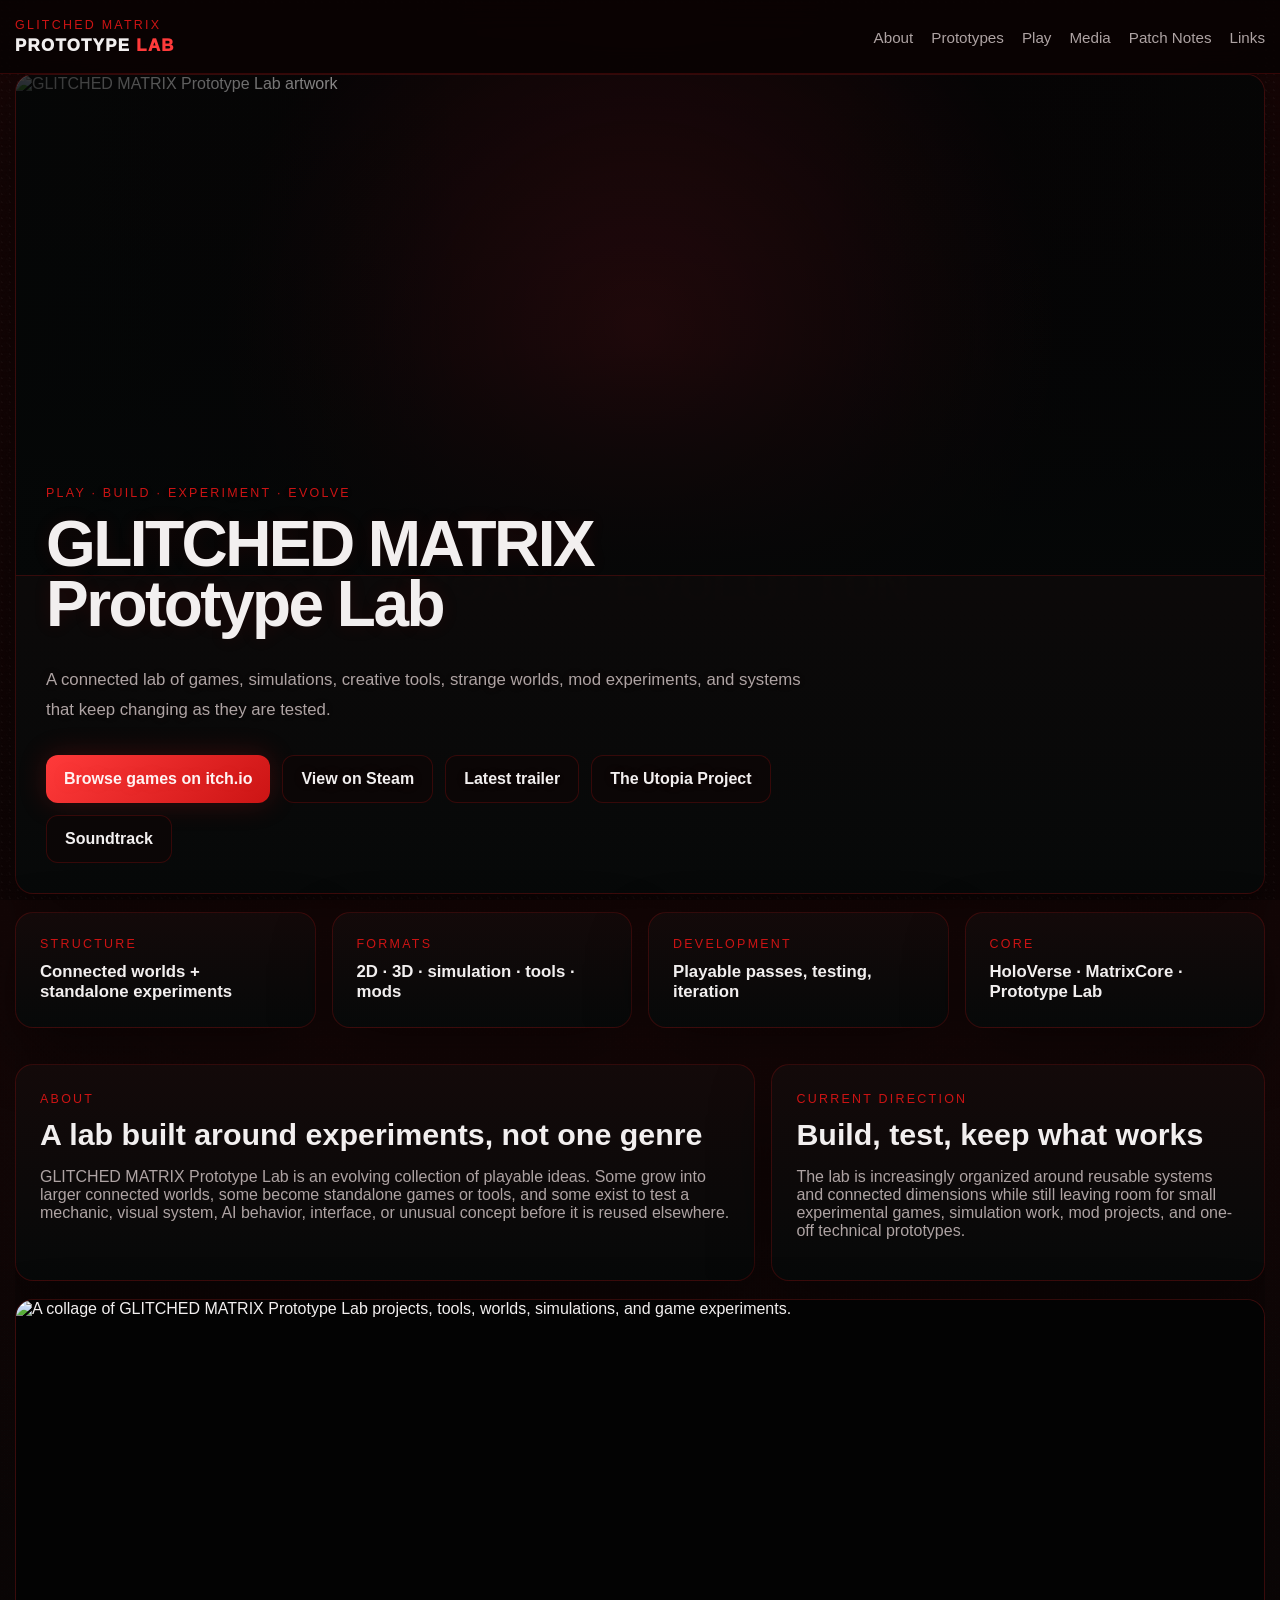
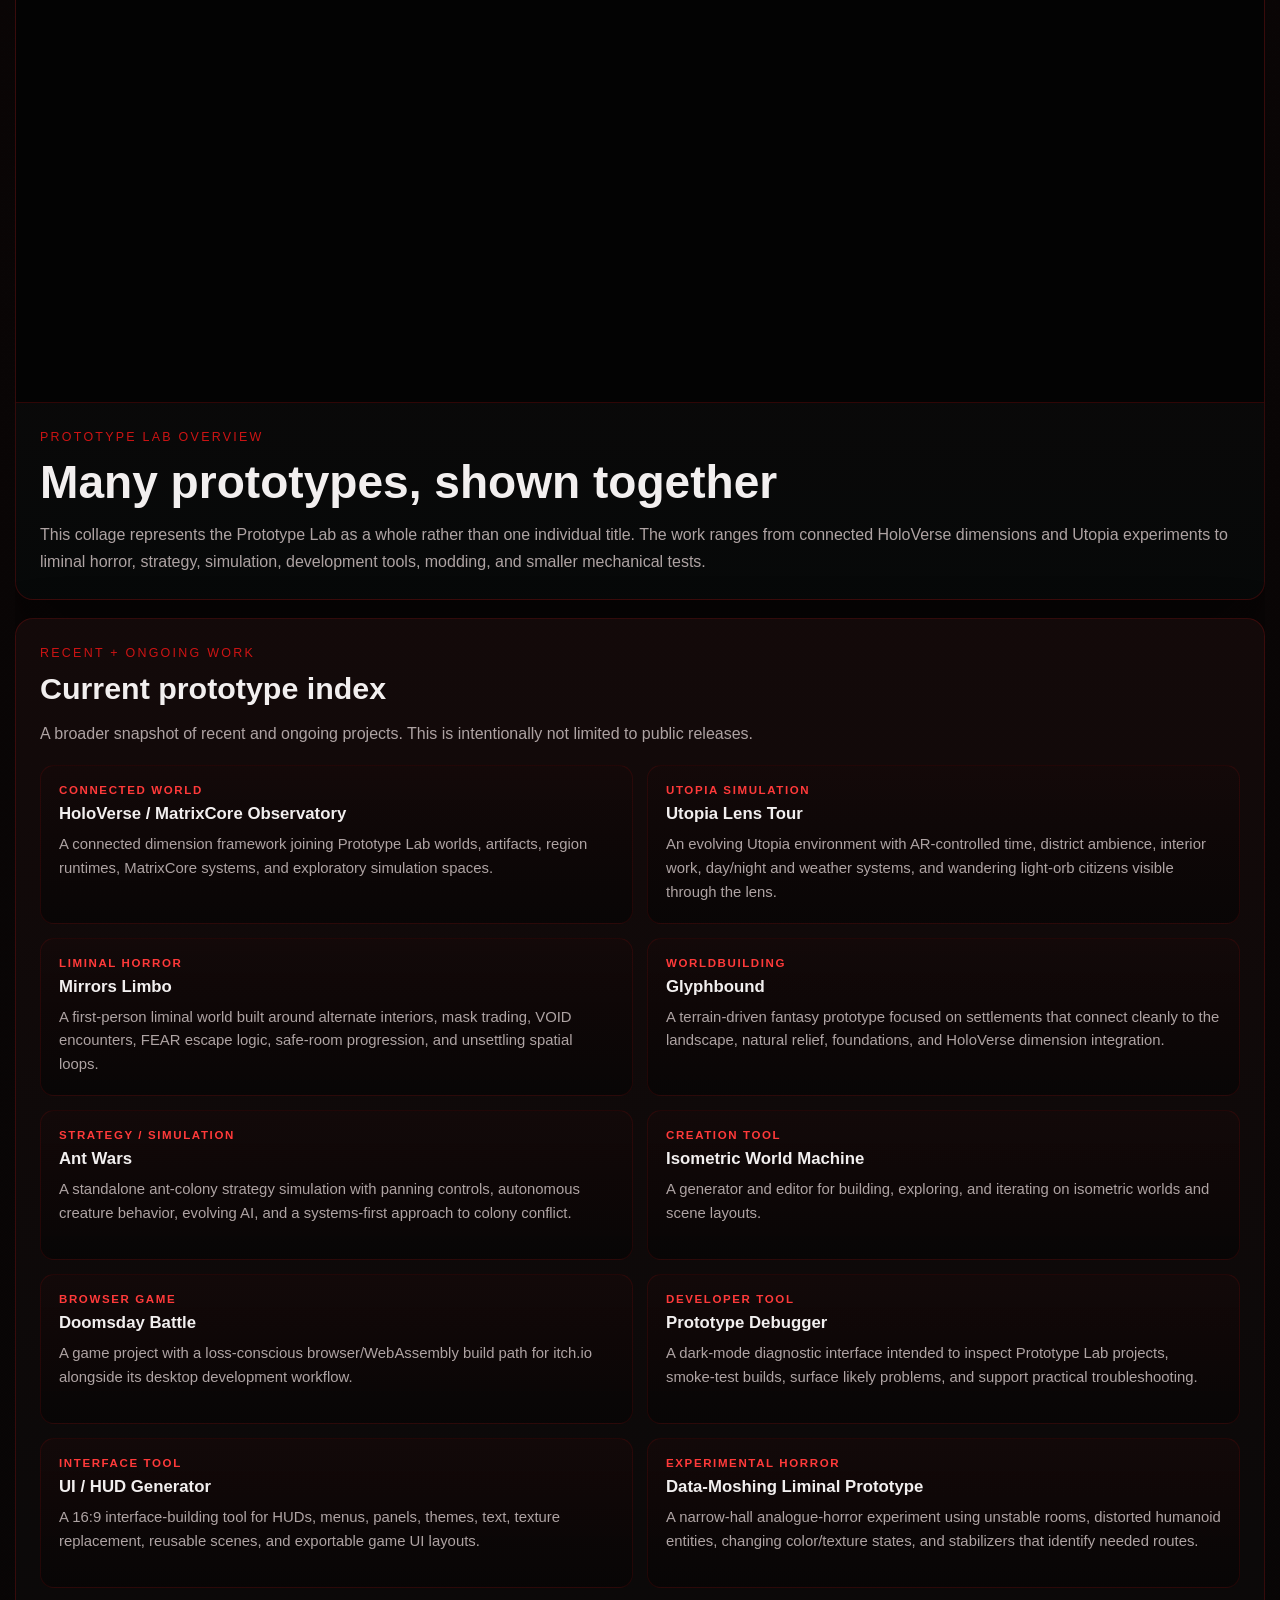
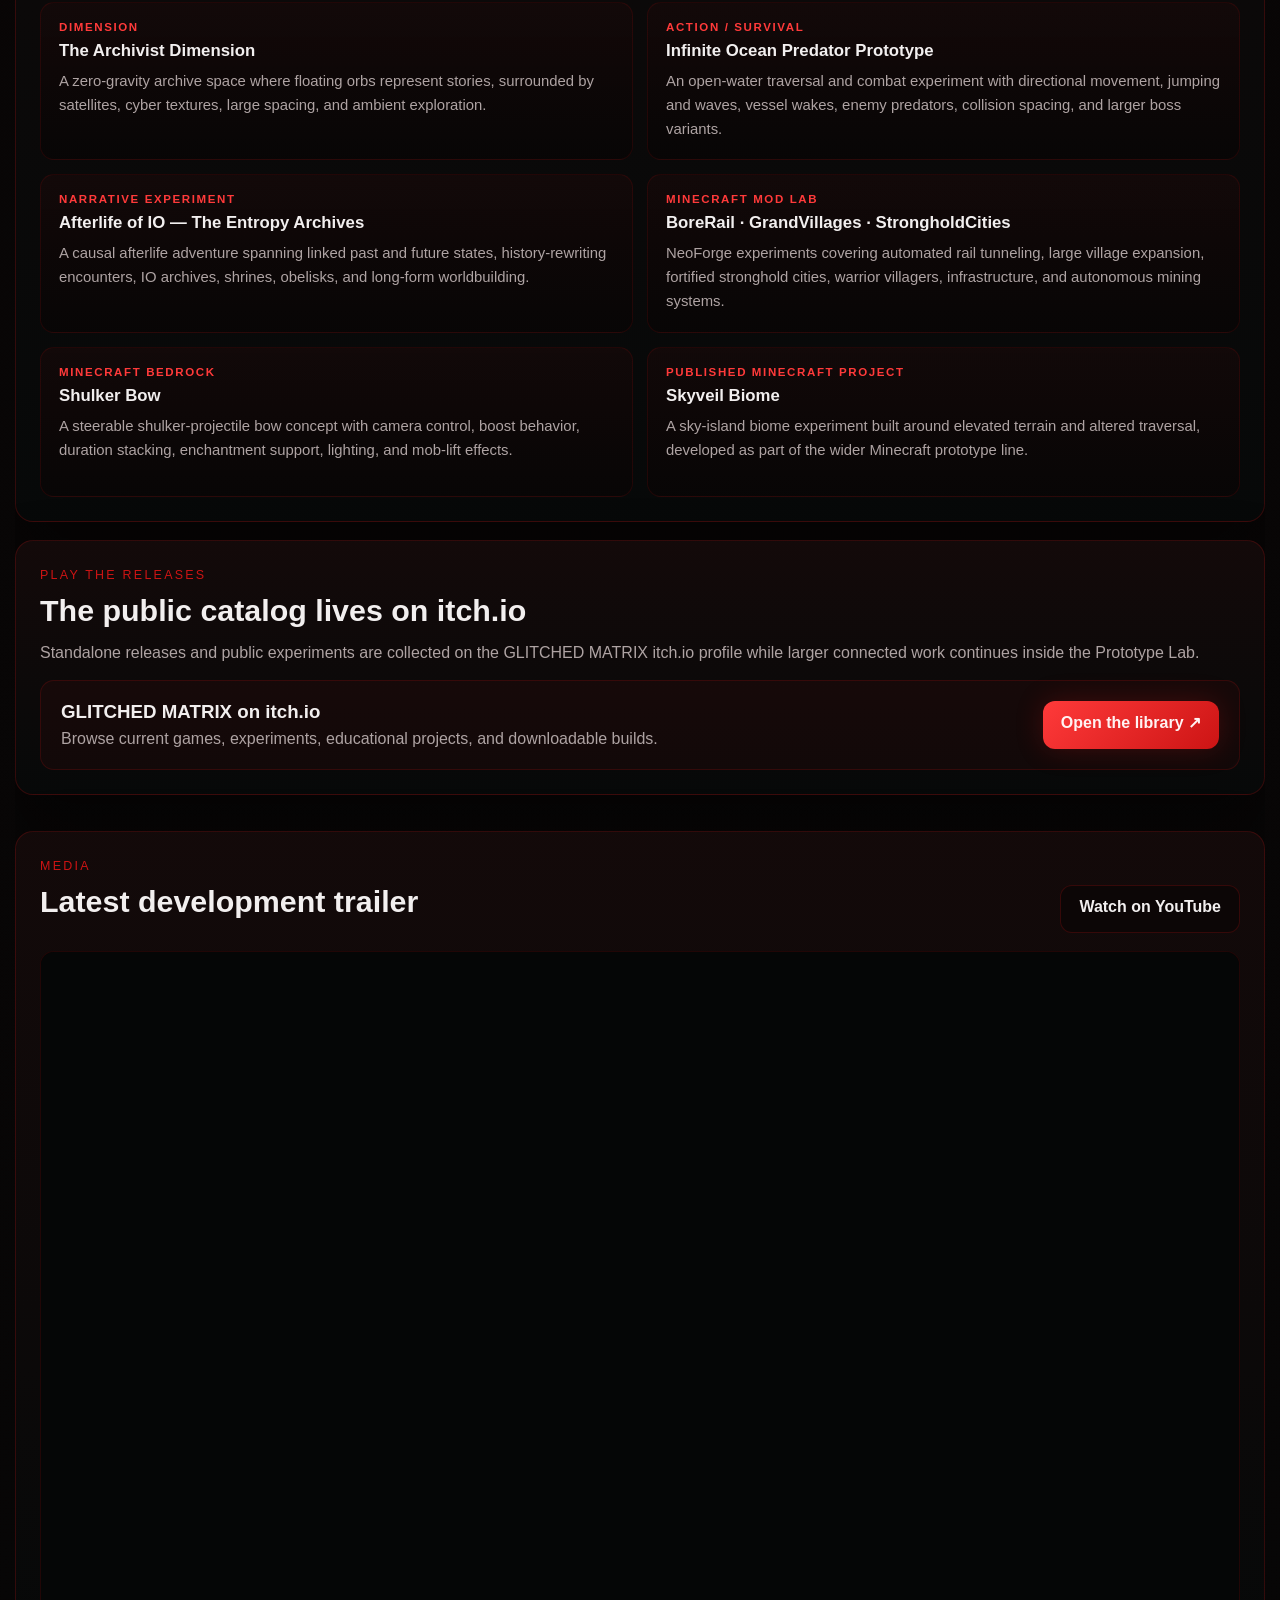
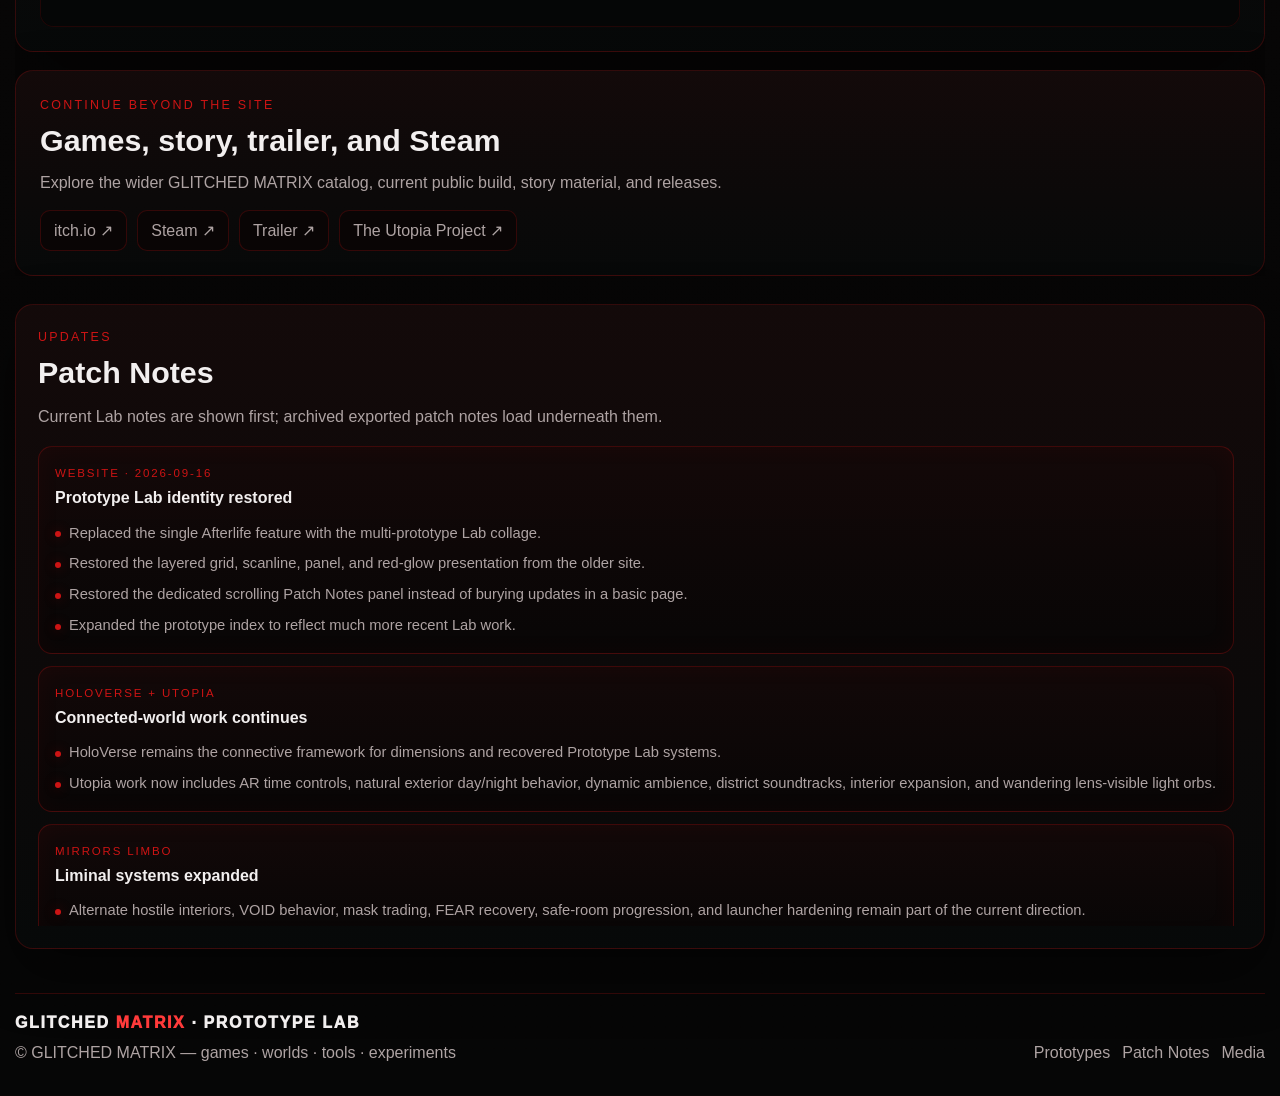
==== commit 59d197b4: "Restore Prototype Lab patch notes layout and update project showcase" ====
--- a/index.html
+++ b/index.html
@@ -1,126 +1,186 @@
-<!doctype html>
+<!DOCTYPE html>
 <html lang="en">
 <head>
-  <meta charset="utf-8">
-  <meta name="viewport" content="width=device-width,initial-scale=1">
-  <meta name="description" content="GLITCHED MATRIX Prototype Lab — evolving games, creative tools, educational experiments, strange worlds, screenshots, and the latest development trailer.">
-  <meta name="color-scheme" content="dark">
+  <meta charset="UTF-8" />
+  <meta name="viewport" content="width=device-width, initial-scale=1.0" />
+  <meta name="description" content="GLITCHED MATRIX Prototype Lab — connected games, worlds, simulations, creative tools, experiments, patch notes, and current development work." />
+  <meta name="color-scheme" content="dark" />
   <title>GLITCHED MATRIX Prototype Lab</title>
+  <link rel="stylesheet" href="./style.css?v=20260916-restored" />
   <style>
-    :root{--bg:#020203;--panel:#08090b;--panel2:#0d0e12;--text:#f4f1f1;--muted:#aaa3a6;--accent:#e52630;--accent2:#ff5b64;--line:#241419;--shell:1220px}
-    *{box-sizing:border-box}
-    html{scroll-behavior:smooth;background:var(--bg)}
-    body{margin:0;background:radial-gradient(circle at 50% -12%,#160609 0,#080507 25rem,#020203 58rem);color:var(--text);font-family:Inter,system-ui,-apple-system,"Segoe UI",sans-serif;line-height:1.56}
-    a{color:inherit}
-    img{max-width:100%}
-    .shell{width:min(calc(100% - 32px),var(--shell));margin-inline:auto}
-    header{display:flex;align-items:center;justify-content:space-between;gap:24px;padding:18px 0;border-bottom:1px solid var(--line)}
-    .brand{font-weight:900;letter-spacing:.08em;text-decoration:none}.brand span{color:var(--accent)}
-    nav{display:flex;flex-wrap:wrap;gap:16px}nav a{color:var(--muted);text-decoration:none;font-size:.92rem}nav a:hover{color:#fff}
-    main{padding:38px 0 56px}
-    .hero{position:relative;overflow:hidden;padding:clamp(28px,5vw,68px);border:1px solid var(--line);border-radius:22px;background:linear-gradient(135deg,#110609,#060609 58%,#090a0c)}
-    .hero:after{content:"";position:absolute;right:-8rem;bottom:-11rem;width:28rem;height:28rem;border-radius:50%;background:radial-gradient(circle,rgba(229,38,48,.12),transparent 66%);pointer-events:none}
-    .eyebrow,.label,.card-label{color:var(--accent2);font-size:.76rem;font-weight:800;letter-spacing:.16em;text-transform:uppercase}
-    h1{position:relative;z-index:1;max-width:960px;margin:.45rem 0 1rem;font-size:clamp(2.7rem,7vw,6rem);line-height:.91;letter-spacing:-.058em}
-    .lead{position:relative;z-index:1;max-width:820px;margin:0;color:var(--muted);font-size:clamp(1rem,2vw,1.22rem)}
-    .actions{position:relative;z-index:1;display:flex;flex-wrap:wrap;gap:12px;margin-top:26px}
-    .button{display:inline-flex;align-items:center;justify-content:center;min-height:46px;padding:11px 17px;border:1px solid #6d2026;border-radius:10px;background:#a91720;color:#fff;font:inherit;font-weight:800;text-decoration:none;cursor:pointer}.button.secondary{background:#0b0c0f;border-color:#2a2b31}.button:hover{filter:brightness(1.13)}.button:disabled{cursor:default;filter:none;opacity:.45}
-    section{margin-top:24px;padding:clamp(22px,3.2vw,36px);border:1px solid var(--line);border-radius:18px;background:rgba(7,8,10,.98)}
-    h2{margin:.35rem 0 .65rem;font-size:clamp(1.8rem,3vw,2.75rem);line-height:1.04}
-    .section-copy{max-width:850px;margin:0;color:var(--muted)}
-    .storefront{display:grid;grid-template-columns:minmax(0,1fr) auto;align-items:center;gap:22px;margin-top:22px;padding:22px;border:1px solid #351b1f;border-radius:14px;background:linear-gradient(135deg,#12090b,#08090a)}
-    .storefront strong{display:block;margin-bottom:6px;font-size:1.15rem}.storefront p{max-width:780px;margin:0;color:var(--muted)}
-    .projects{display:grid;grid-template-columns:repeat(3,minmax(0,1fr));gap:12px;margin-top:22px}
-    .card{min-height:180px;padding:19px;border:1px solid #22232a;border-radius:13px;background:linear-gradient(180deg,#0d0e12,#08090b)}
-    .card.featured-project{grid-column:1/-1;display:grid;grid-template-columns:1fr;gap:20px;padding:0;overflow:hidden;border-color:#351b1f;background:linear-gradient(135deg,#10080a,#090a0d 60%,#060709)}
-    .featured-project-image{display:block;width:100%;height:auto;aspect-ratio:960/518;object-fit:contain;background:#020203;border-bottom:1px solid #351b1f}
-    .featured-project-copy{padding:0 22px 22px;max-width:1000px}
-    .card h3{margin:7px 0 8px;font-size:1.08rem}.card p{margin:0;color:var(--muted);font-size:.94rem}
-    .media-stack{display:grid;gap:18px;margin-top:22px}
-    .trailer{overflow:hidden;border:1px solid #2e1d20;border-radius:15px;background:#030305}
-    .trailer-frame{position:relative;aspect-ratio:16/9;background:#020203}
-    .trailer-frame iframe{position:absolute;inset:0;width:100%;height:100%;border:0}
-    .trailer-copy{display:flex;align-items:center;justify-content:space-between;gap:18px;padding:15px 17px;color:var(--muted);font-size:.92rem}.trailer-copy strong{color:var(--text)}
-    .gallery{display:block}
-    .gallery-item{display:block;overflow:hidden;border:1px solid #24252b;border-radius:12px;background:#040507}
-    .gallery-photo img{display:block;width:100%;height:auto;object-fit:contain;background:#020203}
-    .links{display:flex;flex-wrap:wrap;gap:10px;margin-top:18px}
-    .plain-link{padding:10px 13px;border:1px solid #27282e;border-radius:9px;background:#090a0d;text-decoration:none}.plain-link:hover{border-color:#7f242b}
-    footer{display:flex;justify-content:space-between;gap:20px;padding:24px 0 36px;border-top:1px solid var(--line);color:var(--muted);font-size:.9rem}
-    @media(max-width:980px){.projects{grid-template-columns:repeat(2,minmax(0,1fr))}.storefront{grid-template-columns:1fr;justify-items:start}}
-    @media(max-width:720px){header{align-items:flex-start;flex-direction:column}.projects{grid-template-columns:1fr}.trailer-copy{align-items:flex-start;flex-direction:column}}
-    @media(max-width:560px){.shell{width:min(calc(100% - 20px),var(--shell))}.hero,section{border-radius:14px}footer{flex-direction:column}}
-    @media(prefers-reduced-motion:reduce){html{scroll-behavior:auto}}
+    .brand-wordmark{font-weight:950;letter-spacing:.08em;font-size:1.05rem;white-space:nowrap}.brand-wordmark span{color:var(--accent-bright)}
+    .hero-visual{min-height:clamp(310px,42vw,500px)}
+    .hero-header-art{min-height:clamp(310px,42vw,500px);object-position:center}
+    .hero-copy{width:min(860px,calc(100% - 24px))}
+    .hero-copy .lead{max-width:780px}
+    .site-actions{display:flex;flex-wrap:wrap;gap:12px}
+    .site-actions .btn{display:inline-flex;align-items:center;justify-content:center;text-decoration:none}
+    .lab-showcase{padding:0;overflow:hidden}
+    .lab-showcase-image{width:100%;aspect-ratio:1438/810;object-fit:cover;border-bottom:1px solid var(--line);background:#030303}
+    .lab-showcase-copy{padding:24px}.lab-showcase-copy h2{margin:10px 0 12px;font-size:clamp(1.9rem,3.6vw,3rem)}
+    .project-grid{display:grid;grid-template-columns:repeat(2,minmax(0,1fr));gap:14px;margin-top:18px}
+    .project-card{padding:18px;border-radius:14px;border:1px solid color-mix(in srgb,var(--accent) 13%,transparent);background:linear-gradient(180deg,rgba(20,9,9,.88),rgba(8,6,6,.94));min-height:150px}
+    .project-card h3{margin:8px 0 9px;font-size:1.05rem}.project-card p{margin:0;color:var(--muted);line-height:1.6;font-size:.93rem}
+    .project-type{color:var(--accent-bright);font-size:.72rem;font-weight:800;letter-spacing:.14em;text-transform:uppercase}
+    .release-card{display:grid;grid-template-columns:minmax(0,1fr) auto;gap:20px;align-items:center;margin-top:18px;padding:20px;border:1px solid color-mix(in srgb,var(--accent) 18%,transparent);border-radius:14px;background:color-mix(in srgb,var(--accent) 5%,transparent)}
+    .release-card h3{margin:0 0 7px}.release-card p{margin:0;color:var(--muted)}
+    .media-video-card{position:relative}.media-main-card{position:static;min-height:0}
+    .media-grid.single-media{grid-template-columns:1fr}
+    .updates-panel{max-height:calc(100vh - 116px)}
+    .updates-list{padding-right:8px}
+    .updates-archive-label{margin:14px 0 2px;color:var(--accent);font-size:.72rem;font-weight:800;letter-spacing:.16em;text-transform:uppercase}
+    .update-card.current{border-color:color-mix(in srgb,var(--accent) 28%,transparent);box-shadow:inset 0 0 24px color-mix(in srgb,var(--accent) 5%,transparent)}
+    .footer-logo-text{font-weight:950;letter-spacing:.1em}.footer-logo-text span{color:var(--accent-bright)}
+    .link-row{display:flex;flex-wrap:wrap;gap:10px;margin-top:18px}.link-row a{padding:10px 13px;border:1px solid var(--line);border-radius:10px;background:rgba(10,5,5,.82);color:var(--muted)}.link-row a:hover{color:var(--text);border-color:var(--line-strong)}
+    @media(max-width:1080px){.updates-panel{max-height:none}.project-grid{grid-template-columns:repeat(2,minmax(0,1fr))}}
+    @media(max-width:720px){.project-grid{grid-template-columns:1fr}.release-card{grid-template-columns:1fr}.hero-copy{margin-top:-56px}.nav{font-size:.9rem}}
   </style>
 </head>
 <body>
-  <header class="shell">
-    <a class="brand" href="#top">GLITCHED <span>MATRIX</span></a>
-    <nav aria-label="Primary navigation"><a href="#about">About</a><a href="#games">Play</a><a href="#projects">Current Work</a><a href="#media">Media</a><a href="#archive">Links</a></nav>
+  <div class="page-backdrop"></div><div class="grid-overlay"></div><div class="noise-overlay"></div><div class="scanlines"></div>
+
+  <header class="topbar shell">
+    <div class="brand-block"><span class="micro overline">GLITCHED MATRIX</span><a class="brand-wordmark" href="#top">PROTOTYPE <span>LAB</span></a></div>
+    <nav class="nav" aria-label="Primary navigation"><a href="#about">About</a><a href="#projects">Prototypes</a><a href="#play">Play</a><a href="#media">Media</a><a href="#updatesPanel">Patch Notes</a><a href="#links">Links</a></nav>
   </header>
-  <main id="top" class="shell">
-    <div class="hero">
-      <div class="eyebrow">Play · Build · Experiment · Evolve</div>
-      <h1>GLITCHED MATRIX Prototype Lab</h1>
-      <p class="lead">A connected lab of games, simulations, creative tools, educational experiments, original worlds, and systems that keep changing as we build them.</p>
-      <div class="actions">
-        <a class="button" href="https://glitched-matrix.itch.io/" target="_blank" rel="noopener noreferrer">Browse all games on itch.io</a>
-        <a class="button secondary" href="https://youtu.be/fhKmr05TEgU?si=8iBmlRRrQRwi22lu" target="_blank" rel="noopener noreferrer">Watch the latest trailer</a>
-        <a class="button secondary" href="https://store.steampowered.com/app/4386390/Matrix_OS_Arcade_Evolution/" target="_blank" rel="noopener noreferrer">View on Steam</a>
-        <a class="button secondary" href="https://a.co/d/0aq9m4ip" target="_blank" rel="noopener noreferrer">The Utopia Project</a>
-        <button id="soundtrackButton" class="button secondary" type="button" aria-expanded="false" aria-controls="soundtrackPanel">Soundtrack</button>
-      </div>
-    </div>
 
-    <section id="about">
-      <div class="label">About</div><h2>One lab, many kinds of games</h2>
-      <p class="section-copy">GLITCHED MATRIX Prototype Lab is where we build and connect unusual games instead of forcing every experiment into one genre. Recent work ranges from voxel worlds and autonomous simulations to cyberpunk hacking, fantasy adventures, educational software, ecological observation, and tactical combat.</p>
-    </section>
-
-    <section id="games">
-      <div class="label">Play the releases</div><h2>The catalog lives on itch.io</h2>
-      <p class="section-copy">Public releases, experiments, updates, and standalone builds are collected on the GLITCHED MATRIX itch.io profile.</p>
-      <div class="storefront"><div><strong>GLITCHED MATRIX on itch.io</strong><p>Browse current games, prototypes, educational projects, and new standalone releases in one place.</p></div><a class="button" href="https://glitched-matrix.itch.io/" target="_blank" rel="noopener noreferrer">Open the itch.io library ↗</a></div>
-    </section>
-
-    <section id="projects">
-      <div class="label">Current Lab Work</div><h2>What we have been building lately</h2>
-      <p class="section-copy">A selection of worlds, simulations, games, and experiments currently shaping the GLITCHED MATRIX universe.</p>
-      <div class="projects">
-        <article class="card featured-project">
-          <img class="featured-project-image" src="assets/images/gallery/afterlife_io.jpg" alt="Afterlife of IO — The Entropy Archives artwork." decoding="async">
-          <div class="featured-project-copy"><div class="card-label">Causal Afterlife Adventure</div><h3>Afterlife of IO — The Entropy Archives</h3><p>The Exile is trapped inside an artificial afterlife created by IO, an ancient species whose surviving data is discovered by Gleebs far later. The journey spans two persistent states of the same afterlife: its Beginning and a ruined far-future present hundreds of trillions of years later. Discoveries in the Future reveal what must be changed in the Past; stationary Entities can be confronted in dedicated turn-based lantern battles, and defeating them rewrites history so Shrines and Obelisks emerge in the Future. The archive builds toward escape, the truth of IO, and the events that precede Entropy.</p></div>
-        </article>
-        <article class="card"><div class="card-label">Voxel World</div><h3>The World Beneath</h3><p>An expanding voxel world with stacked biomes, mining and building, persistent companions, world-cell streaming, fast block updates, and an increasingly strict rendering-reliability standard.</p></article>
-        <article class="card"><div class="card-label">Education</div><h3>Osmosis University</h3><p>A standalone game-development school with 15 subjects, 150 certified lessons, Expert Workspace, R-01, real reference files, and 10 certified student games that appear in a personal Game Test Lab.</p></article>
-        <article class="card"><div class="card-label">Cyberpunk</div><h3>GHOST SIGNAL: UTOPIA</h3><p>Andrew exists inside Utopia's network and captures the city building by building while Gleebs counters dangerous intrusion methods with readable security rules, ejection, and persistent lockouts.</p></article>
-        <article class="card"><div class="card-label">Fantasy Adventure</div><h3>Swords &amp; Sorcery: World of Mythologies</h3><p>A lost Utopia adventure simulator set in Malor, with quests, roads, wild regions, combat, defensive companions, shoulder and first-person cameras, and region-specific audio and atmosphere.</p></article>
-        <article class="card"><div class="card-label">Tactical Simulation</div><h3>HEX CONTRACT</h3><p>Autonomous heroes take on dangerous contracts and sovereign bosses across authored broken-maze battlegrounds, with persistent strain, relationships, equipment choices, destructible routes, and tactical setpieces.</p></article>
-        <article class="card"><div class="card-label">Life Simulation</div><h3>Catnip Island</h3><p>A cat-centered island simulation with switchable residents, kittens, daily routines, favorite places, social behavior, playful interruptions, and personalities expressed through how each cat uses the world.</p></article>
-        <article class="card"><div class="card-label">Emergent Ecology</div><h3>Army Ants</h3><p>A two-colony survival simulation built around decentralized army-ant behavior, trails, prey, tunnels, bivouac survival, territory pressure, and conflicts that emerge from the colonies' needs rather than scripted war.</p></article>
-        <article class="card"><div class="card-label">Observation Game</div><h3>Alien Geographic</h3><p>A field-research game organized into ecological chapters, with camera sites, persistent evidence, environmental cycles, species behavior, and research questions that are resolved from what the player actually observes.</p></article>
-        <article class="card"><div class="card-label">Planetary Exploration</div><h3>Operation: StarFall</h3><p>Planetary fieldwork across Saturn's moons using drones, rovers, sampling, missions, resources, transport links, and world-specific environmental profiles rather than treating every destination as the same planet with a new color.</p></article>
-      </div>
-    </section>
-
-    <section id="media">
-      <div class="label">Media</div><h2>Latest trailer and Prototype Lab collage</h2>
-      <p class="section-copy">Watch the latest trailer and view the current Prototype Lab collage.</p>
-      <div class="media-stack">
-        <article class="trailer"><div class="trailer-frame"><iframe src="https://www.youtube-nocookie.com/embed/fhKmr05TEgU" title="GLITCHED MATRIX Prototype Lab latest trailer" loading="lazy" referrerpolicy="strict-origin-when-cross-origin" allow="accelerometer; clipboard-write; encrypted-media; gyroscope; picture-in-picture; web-share" allowfullscreen></iframe></div><div class="trailer-copy"><span><strong>Latest GLITCHED MATRIX trailer</strong></span><a class="button secondary" href="https://youtu.be/fhKmr05TEgU?si=8iBmlRRrQRwi22lu" target="_blank" rel="noopener noreferrer">Watch on YouTube ↗</a></div></article>
-        <div class="gallery" aria-label="GLITCHED MATRIX Prototype Lab collage">
-          <div class="gallery-item gallery-photo"><img src="assets/images/gallery/prototype_lab_collage.jpg?v=20260916-direct" alt="GLITCHED MATRIX Prototype Lab collage showing worlds, tools, simulations, and game prototypes." loading="eager" decoding="async"></div>
+  <main id="top" class="shell main-shell">
+    <section class="hero panel">
+      <div class="hero-visual"><img class="hero-header-art" src="assets/images/library_hero.png" alt="GLITCHED MATRIX Prototype Lab artwork" /><div class="hero-gradient"></div></div>
+      <div class="hero-copy">
+        <div class="eyebrow">Play · Build · Experiment · Evolve</div>
+        <h1>GLITCHED MATRIX Prototype Lab</h1>
+        <p class="lead">A connected lab of games, simulations, creative tools, strange worlds, mod experiments, and systems that keep changing as they are tested.</p>
+        <div class="site-actions">
+          <a class="btn btn-primary" href="https://glitched-matrix.itch.io/" target="_blank" rel="noopener noreferrer">Browse games on itch.io</a>
+          <a class="btn btn-secondary" href="https://store.steampowered.com/app/4386390/Matrix_OS_Arcade_Evolution/" target="_blank" rel="noopener noreferrer">View on Steam</a>
+          <a class="btn btn-secondary" href="https://youtu.be/fhKmr05TEgU?si=8iBmlRRrQRwi22lu" target="_blank" rel="noopener noreferrer">Latest trailer</a>
+          <a class="btn btn-secondary" href="https://a.co/d/0aq9m4ip" target="_blank" rel="noopener noreferrer">The Utopia Project</a>
+          <button id="soundtrackButton" class="btn btn-secondary" type="button" aria-expanded="false" aria-controls="soundtrackPanel">Soundtrack</button>
         </div>
       </div>
     </section>
 
-    <section id="archive">
-      <div class="label">Continue Beyond the Site</div><h2>Games, story, trailer, and Steam</h2>
-      <p class="section-copy">Explore the wider GLITCHED MATRIX catalog, story, and releases.</p>
-      <div class="links"><a class="plain-link" href="https://glitched-matrix.itch.io/" target="_blank" rel="noopener noreferrer">Browse all games on itch.io ↗</a><a class="plain-link" href="https://youtu.be/fhKmr05TEgU?si=8iBmlRRrQRwi22lu" target="_blank" rel="noopener noreferrer">Watch the latest trailer ↗</a><a class="plain-link" href="https://store.steampowered.com/app/4386390/Matrix_OS_Arcade_Evolution/" target="_blank" rel="noopener noreferrer">Open the Steam page ↗</a><a class="plain-link" href="https://a.co/d/0aq9m4ip" target="_blank" rel="noopener noreferrer">Open The Utopia Project ↗</a></div>
+    <section class="stats-grid" aria-label="Prototype Lab overview">
+      <article class="panel stat-card"><span class="stat-label">Structure</span><strong class="stat-value">Connected worlds + standalone experiments</strong></article>
+      <article class="panel stat-card"><span class="stat-label">Formats</span><strong class="stat-value">2D · 3D · simulation · tools · mods</strong></article>
+      <article class="panel stat-card"><span class="stat-label">Development</span><strong class="stat-value">Playable passes, testing, iteration</strong></article>
+      <article class="panel stat-card"><span class="stat-label">Core</span><strong class="stat-value">HoloVerse · MatrixCore · Prototype Lab</strong></article>
     </section>
+
+    <div class="main-grid">
+      <div class="content-flow">
+        <section id="about" class="split-grid">
+          <article class="panel content-card"><span class="section-label">About</span><h2>A lab built around experiments, not one genre</h2><p>GLITCHED MATRIX Prototype Lab is an evolving collection of playable ideas. Some grow into larger connected worlds, some become standalone games or tools, and some exist to test a mechanic, visual system, AI behavior, interface, or unusual concept before it is reused elsewhere.</p></article>
+          <aside class="panel content-card tone-card"><span class="section-label">Current Direction</span><h2>Build, test, keep what works</h2><p>The lab is increasingly organized around reusable systems and connected dimensions while still leaving room for small experimental games, simulation work, mod projects, and one-off technical prototypes.</p></aside>
+        </section>
+
+        <section id="projects" class="panel lab-showcase">
+          <img class="lab-showcase-image" src="assets/images/gallery/prototype_lab_collage.jpg?v=20260916-showcase" alt="A collage of GLITCHED MATRIX Prototype Lab projects, tools, worlds, simulations, and game experiments." decoding="async" />
+          <div class="lab-showcase-copy"><span class="section-label">Prototype Lab Overview</span><h2>Many prototypes, shown together</h2><p class="feature-body">This collage represents the Prototype Lab as a whole rather than one individual title. The work ranges from connected HoloVerse dimensions and Utopia experiments to liminal horror, strategy, simulation, development tools, modding, and smaller mechanical tests.</p></div>
+        </section>
+
+        <section class="panel content-card">
+          <span class="section-label">Recent + Ongoing Work</span><h2>Current prototype index</h2>
+          <p class="feature-body">A broader snapshot of recent and ongoing projects. This is intentionally not limited to public releases.</p>
+          <div class="project-grid">
+            <article class="project-card"><div class="project-type">Connected World</div><h3>HoloVerse / MatrixCore Observatory</h3><p>A connected dimension framework joining Prototype Lab worlds, artifacts, region runtimes, MatrixCore systems, and exploratory simulation spaces.</p></article>
+            <article class="project-card"><div class="project-type">Utopia Simulation</div><h3>Utopia Lens Tour</h3><p>An evolving Utopia environment with AR-controlled time, district ambience, interior work, day/night and weather systems, and wandering light-orb citizens visible through the lens.</p></article>
+            <article class="project-card"><div class="project-type">Liminal Horror</div><h3>Mirrors Limbo</h3><p>A first-person liminal world built around alternate interiors, mask trading, VOID encounters, FEAR escape logic, safe-room progression, and unsettling spatial loops.</p></article>
+            <article class="project-card"><div class="project-type">Worldbuilding</div><h3>Glyphbound</h3><p>A terrain-driven fantasy prototype focused on settlements that connect cleanly to the landscape, natural relief, foundations, and HoloVerse dimension integration.</p></article>
+            <article class="project-card"><div class="project-type">Strategy / Simulation</div><h3>Ant Wars</h3><p>A standalone ant-colony strategy simulation with panning controls, autonomous creature behavior, evolving AI, and a systems-first approach to colony conflict.</p></article>
+            <article class="project-card"><div class="project-type">Creation Tool</div><h3>Isometric World Machine</h3><p>A generator and editor for building, exploring, and iterating on isometric worlds and scene layouts.</p></article>
+            <article class="project-card"><div class="project-type">Browser Game</div><h3>Doomsday Battle</h3><p>A game project with a loss-conscious browser/WebAssembly build path for itch.io alongside its desktop development workflow.</p></article>
+            <article class="project-card"><div class="project-type">Developer Tool</div><h3>Prototype Debugger</h3><p>A dark-mode diagnostic interface intended to inspect Prototype Lab projects, smoke-test builds, surface likely problems, and support practical troubleshooting.</p></article>
+            <article class="project-card"><div class="project-type">Interface Tool</div><h3>UI / HUD Generator</h3><p>A 16:9 interface-building tool for HUDs, menus, panels, themes, text, texture replacement, reusable scenes, and exportable game UI layouts.</p></article>
+            <article class="project-card"><div class="project-type">Experimental Horror</div><h3>Data-Moshing Liminal Prototype</h3><p>A narrow-hall analogue-horror experiment using unstable rooms, distorted humanoid entities, changing color/texture states, and stabilizers that identify needed routes.</p></article>
+            <article class="project-card"><div class="project-type">Dimension</div><h3>The Archivist Dimension</h3><p>A zero-gravity archive space where floating orbs represent stories, surrounded by satellites, cyber textures, large spacing, and ambient exploration.</p></article>
+            <article class="project-card"><div class="project-type">Action / Survival</div><h3>Infinite Ocean Predator Prototype</h3><p>An open-water traversal and combat experiment with directional movement, jumping and waves, vessel wakes, enemy predators, collision spacing, and larger boss variants.</p></article>
+            <article class="project-card"><div class="project-type">Narrative Experiment</div><h3>Afterlife of IO — The Entropy Archives</h3><p>A causal afterlife adventure spanning linked past and future states, history-rewriting encounters, IO archives, shrines, obelisks, and long-form worldbuilding.</p></article>
+            <article class="project-card"><div class="project-type">Minecraft Mod Lab</div><h3>BoreRail · GrandVillages · StrongholdCities</h3><p>NeoForge experiments covering automated rail tunneling, large village expansion, fortified stronghold cities, warrior villagers, infrastructure, and autonomous mining systems.</p></article>
+            <article class="project-card"><div class="project-type">Minecraft Bedrock</div><h3>Shulker Bow</h3><p>A steerable shulker-projectile bow concept with camera control, boost behavior, duration stacking, enchantment support, lighting, and mob-lift effects.</p></article>
+            <article class="project-card"><div class="project-type">Published Minecraft Project</div><h3>Skyveil Biome</h3><p>A sky-island biome experiment built around elevated terrain and altered traversal, developed as part of the wider Minecraft prototype line.</p></article>
+          </div>
+        </section>
+
+        <section id="play" class="panel content-card">
+          <span class="section-label">Play the Releases</span><h2>The public catalog lives on itch.io</h2>
+          <p>Standalone releases and public experiments are collected on the GLITCHED MATRIX itch.io profile while larger connected work continues inside the Prototype Lab.</p>
+          <div class="release-card"><div><h3>GLITCHED MATRIX on itch.io</h3><p>Browse current games, experiments, educational projects, and downloadable builds.</p></div><a class="btn btn-primary" href="https://glitched-matrix.itch.io/" target="_blank" rel="noopener noreferrer">Open the library ↗</a></div>
+        </section>
+
+        <section id="media" class="panel content-card media-section">
+          <div class="media-head"><div><span class="section-label">Media</span><h2>Latest development trailer</h2></div><a class="btn btn-audio" href="https://youtu.be/fhKmr05TEgU?si=8iBmlRRrQRwi22lu" target="_blank" rel="noopener noreferrer">Watch on YouTube</a></div>
+          <div class="media-grid single-media"><figure class="media-card media-main-card media-video-card"><div class="video-shell"><iframe src="https://www.youtube-nocookie.com/embed/fhKmr05TEgU" title="GLITCHED MATRIX Prototype Lab latest trailer" loading="lazy" referrerpolicy="strict-origin-when-cross-origin" allow="accelerometer; clipboard-write; encrypted-media; gyroscope; picture-in-picture; web-share" allowfullscreen></iframe></div></figure></div>
+        </section>
+
+        <section id="links" class="panel content-card">
+          <span class="section-label">Continue Beyond the Site</span><h2>Games, story, trailer, and Steam</h2>
+          <p>Explore the wider GLITCHED MATRIX catalog, current public build, story material, and releases.</p>
+          <div class="link-row"><a href="https://glitched-matrix.itch.io/" target="_blank" rel="noopener noreferrer">itch.io ↗</a><a href="https://store.steampowered.com/app/4386390/Matrix_OS_Arcade_Evolution/" target="_blank" rel="noopener noreferrer">Steam ↗</a><a href="https://youtu.be/fhKmr05TEgU?si=8iBmlRRrQRwi22lu" target="_blank" rel="noopener noreferrer">Trailer ↗</a><a href="https://a.co/d/0aq9m4ip" target="_blank" rel="noopener noreferrer">The Utopia Project ↗</a></div>
+        </section>
+      </div>
+
+      <aside id="updatesPanel" class="panel updates-panel">
+        <div class="updates-head"><div><span class="section-label">Updates</span><h2>Patch Notes</h2></div></div>
+        <p class="updates-note">Current Lab notes are shown first; archived exported patch notes load underneath them.</p>
+        <div id="updatesList" class="updates-list" aria-live="polite">
+          <article class="update-card current"><span class="update-group">Website · 2026-09-16</span><h3 class="update-heading">Prototype Lab identity restored</h3><ul class="update-bullets"><li>Replaced the single Afterlife feature with the multi-prototype Lab collage.</li><li>Restored the layered grid, scanline, panel, and red-glow presentation from the older site.</li><li>Restored the dedicated scrolling Patch Notes panel instead of burying updates in a basic page.</li><li>Expanded the prototype index to reflect much more recent Lab work.</li></ul></article>
+          <article class="update-card current"><span class="update-group">HoloVerse + Utopia</span><h3 class="update-heading">Connected-world work continues</h3><ul class="update-bullets"><li>HoloVerse remains the connective framework for dimensions and recovered Prototype Lab systems.</li><li>Utopia work now includes AR time controls, natural exterior day/night behavior, dynamic ambience, district soundtracks, interior expansion, and wandering lens-visible light orbs.</li></ul></article>
+          <article class="update-card current"><span class="update-group">Mirrors Limbo</span><h3 class="update-heading">Liminal systems expanded</h3><ul class="update-bullets"><li>Alternate hostile interiors, VOID behavior, mask trading, FEAR recovery, safe-room progression, and launcher hardening remain part of the current direction.</li></ul></article>
+          <div class="updates-archive-label">Archived exported notes</div>
+          <div id="archivedUpdates"></div>
+        </div>
+      </aside>
+    </div>
   </main>
-  <footer class="shell"><span>© GLITCHED MATRIX — Prototype Lab</span><span>Games · worlds · experiments · stories</span></footer>
-  <script src="assets/js/youtube_soundtrack.js?v=20260916-direct" defer></script>
+
+  <footer class="shell footer"><div class="footer-left"><div class="footer-logo-text">GLITCHED <span>MATRIX</span> · PROTOTYPE LAB</div><p class="footer-copy">© GLITCHED MATRIX — games · worlds · tools · experiments</p></div><div class="footer-links"><a href="#projects">Prototypes</a><a href="#updatesPanel">Patch Notes</a><a href="#media">Media</a></div></footer>
+
+  <script>
+  (()=>{
+    const target=document.getElementById('archivedUpdates');
+    if(!target)return;
+    const esc=value=>String(value).replace(/[&<>"']/g,char=>({'&':'&amp;','<':'&lt;','>':'&gt;','"':'&quot;',"'":'&#39;'}[char]));
+    const parseNotes=text=>{
+      const lines=text.replace(/\r/g,'').split('\n');
+      const entries=[];
+      let group='';
+      for(let i=0;i<lines.length;i++){
+        const line=lines[i].trim();
+        const next=(lines[i+1]||'').trim();
+        if(!line)continue;
+        if(/^=+$/.test(next)){
+          if(!/Patch Note Summary Export|GLITCHED MATRIX Prototype Lab \(Main Directory\)/i.test(line))group=line;
+          i++;continue;
+        }
+        if(/^-{5,}$/.test(next)){
+          const heading=line;
+          const bullets=[];
+          i+=2;
+          while(i<lines.length){
+            const current=lines[i].trim();
+            const after=(lines[i+1]||'').trim();
+            if(current&&(/^-{5,}$/.test(after)||/^=+$/.test(after))){i--;break;}
+            if(current.startsWith('- '))bullets.push(current.slice(2));
+            i++;
+          }
+          if(bullets.length)entries.push({group,heading,bullets});
+        }
+        if(entries.length>=8)break;
+      }
+      return entries;
+    };
+    fetch('assets/data/combined_patch_notes.txt?v=20260916-restored',{cache:'no-store'})
+      .then(response=>{if(!response.ok)throw new Error('patch notes unavailable');return response.text();})
+      .then(text=>{
+        const entries=parseNotes(text);
+        if(!entries.length)throw new Error('no patch notes parsed');
+        target.innerHTML=entries.map(entry=>`<article class="update-card"><span class="update-group">${esc(entry.group||'Prototype Lab Archive')}</span><h3 class="update-heading">${esc(entry.heading)}</h3><ul class="update-bullets">${entry.bullets.slice(0,6).map(item=>`<li>${esc(item)}</li>`).join('')}</ul></article>`).join('');
+      })
+      .catch(()=>{target.innerHTML='<div class="update-empty">Archived patch notes could not be loaded right now. Current Lab notes above are still available.</div>';});
+  })();
+  </script>
+  <script src="assets/js/youtube_soundtrack.js?v=20260916-restored" defer></script>
 </body>
 </html>
--- a/style.css
+++ b/style.css
@@ -0,0 +1,1369 @@
+:root {
+  --bg-0: #060606;
+  --bg-1: #0b0505;
+  --bg-2: #140a0a;
+  --panel-rgb: 20, 10, 10;
+  --text: #f2efef;
+  --muted: #aea3a3;
+  --accent: #cc1414;
+  --accent-bright: #ff3a3a;
+  --line: rgba(204, 20, 20, 0.22);
+  --line-strong: rgba(255, 58, 58, 0.38);
+  --radius: 18px;
+  --radius-sm: 12px;
+  --shadow: 0 24px 60px rgba(0, 0, 0, 0.48);
+  --shell: 1260px;
+}
+
+* { box-sizing: border-box; }
+html { scroll-behavior: smooth; }
+
+body {
+  margin: 0;
+  min-height: 100vh;
+  font-family: Inter, Arial, Helvetica, sans-serif;
+  color: var(--text);
+  background:
+    radial-gradient(circle at top center, color-mix(in srgb, var(--accent) 16%, transparent), transparent 28%),
+    linear-gradient(180deg, var(--bg-1), var(--bg-0));
+  overflow-x: hidden;
+  position: relative;
+}
+
+a { color: inherit; text-decoration: none; }
+img { display: block; max-width: 100%; }
+button, input, textarea { font: inherit; }
+
+.page-backdrop,
+.grid-overlay,
+.noise-overlay,
+.scanlines {
+  position: fixed;
+  inset: 0;
+  pointer-events: none;
+}
+
+.page-backdrop {
+  z-index: 0;
+  opacity: 0.28;
+  background:
+    linear-gradient(180deg, rgba(0,0,0,0.28), rgba(0,0,0,0.72)),
+    url('assets/images/bg.png') center top / cover no-repeat;
+}
+
+.grid-overlay {
+  z-index: 0;
+  opacity: 0.14;
+  background-image:
+    linear-gradient(rgba(103, 186, 154, 0.07) 1px, transparent 1px),
+    linear-gradient(90deg, rgba(103, 186, 154, 0.07) 1px, transparent 1px),
+    linear-gradient(rgba(255,255,255,0.03) 1px, transparent 1px),
+    linear-gradient(90deg, rgba(255,255,255,0.03) 1px, transparent 1px);
+  background-size: 40px 40px, 40px 40px, 160px 160px, 160px 160px;
+}
+
+.noise-overlay {
+  z-index: 0;
+  opacity: 0.06;
+  background-image:
+    radial-gradient(circle at 20% 30%, rgba(255,255,255,0.6) 0 1px, transparent 1px),
+    radial-gradient(circle at 75% 70%, rgba(255,255,255,0.35) 0 1px, transparent 1px),
+    radial-gradient(circle at 48% 52%, rgba(255,255,255,0.25) 0 1px, transparent 1px);
+  background-size: 8px 8px, 12px 12px, 14px 14px;
+}
+
+.scanlines {
+  z-index: 0;
+  opacity: 0.06;
+  background: repeating-linear-gradient(
+    180deg,
+    rgba(255,255,255,0.04) 0,
+    rgba(255,255,255,0.04) 1px,
+    transparent 1px,
+    transparent 4px
+  );
+}
+
+.shell {
+  width: min(calc(100% - 30px), var(--shell));
+  margin-inline: auto;
+  position: relative;
+  z-index: 1;
+}
+
+.topbar {
+  display: flex;
+  align-items: center;
+  justify-content: space-between;
+  gap: 20px;
+  padding: 18px 0;
+  position: sticky;
+  top: 0;
+  z-index: 20;
+  backdrop-filter: blur(14px);
+}
+
+.topbar::before {
+  content: "";
+  position: absolute;
+  inset: 0 -20px;
+  z-index: -1;
+  background: rgba(8, 3, 3, 0.86);
+  border-bottom: 1px solid var(--line);
+}
+
+.brand-block {
+  display: flex;
+  flex-direction: column;
+  gap: 4px;
+  min-width: 0;
+}
+
+.overline,
+.section-label,
+.eyebrow,
+.stat-label,
+.admin-overline,
+.micro {
+  letter-spacing: 0.18em;
+  text-transform: uppercase;
+}
+
+.micro,
+.overline,
+.section-label,
+.eyebrow,
+.stat-label {
+  color: var(--accent);
+  font-size: 0.78rem;
+}
+
+.brand-link {
+  display: inline-flex;
+  align-items: center;
+}
+
+.nav-logo {
+  height: 30px;
+  width: auto;
+  object-fit: contain;
+  filter: drop-shadow(0 0 14px color-mix(in srgb, var(--accent) 28%, transparent));
+}
+
+.nav {
+  display: flex;
+  flex-wrap: wrap;
+  gap: 18px;
+  justify-content: center;
+}
+
+.nav a {
+  color: var(--muted);
+  font-size: 0.95rem;
+}
+
+.nav a:hover { color: var(--text); }
+
+.admin-toggle {
+  display: none;
+  border: 1px solid var(--line);
+  background: rgba(10, 12, 12, 0.9);
+  color: var(--text);
+  padding: 10px 14px;
+  border-radius: 999px;
+  cursor: pointer;
+}
+
+body.admin-mode-available .admin-toggle {
+  display: inline-flex;
+  align-items: center;
+  justify-content: center;
+}
+
+.main-shell { padding-bottom: 44px; }
+
+.panel {
+  background:
+    linear-gradient(180deg, rgba(var(--panel-rgb), 0.96), rgba(7, 9, 9, 0.96));
+  border: 1px solid var(--line);
+  border-radius: var(--radius);
+  box-shadow: var(--shadow);
+}
+
+.hero { overflow: hidden; }
+
+.hero-visual {
+  position: relative;
+  min-height: 360px;
+  max-height: 520px;
+  border-bottom: 1px solid var(--line);
+}
+
+.hero-header-art {
+  width: 100%;
+  height: 100%;
+  object-fit: cover;
+  min-height: 360px;
+  filter: contrast(1.02) brightness(0.72) saturate(1.0);
+}
+
+.hero-gradient {
+  position: absolute;
+  inset: 0;
+  background:
+    linear-gradient(180deg, transparent 0%, rgba(5, 7, 7, 0.24) 55%, rgba(5, 7, 7, 0.9) 100%),
+    linear-gradient(90deg, rgba(5, 7, 7, 0.76) 0%, transparent 36%, transparent 64%, rgba(5, 7, 7, 0.4) 100%);
+}
+
+.hero-copy {
+  position: relative;
+  padding: 30px;
+  margin-top: -120px;
+  display: grid;
+  gap: 14px;
+  width: min(760px, calc(100% - 24px));
+  text-shadow: 0 0 18px rgba(204, 20, 20, 0.10);
+}
+
+.hero h1 {
+  margin: 0;
+  font-size: clamp(2.5rem, 5vw, 4.9rem);
+  line-height: 0.94;
+  letter-spacing: -0.04em;
+}
+
+.lead,
+.content-card p,
+.feature-body,
+.bullet-list,
+.footer-copy,
+.admin-note,
+.admin-panel label,
+.gallery-note {
+  color: var(--muted);
+}
+
+.lead {
+  font-size: 1.05rem;
+  line-height: 1.75;
+  max-width: 720px;
+}
+
+.cta-row,
+.tag-cloud,
+.footer-links,
+.admin-actions {
+  display: flex;
+  flex-wrap: wrap;
+  gap: 12px;
+}
+
+.btn {
+  border: 0;
+  min-height: 48px;
+  padding: 12px 18px;
+  border-radius: 12px;
+  font-weight: 700;
+  cursor: pointer;
+}
+
+.btn-primary {
+  color: #fff3f3;
+  background: linear-gradient(135deg, #ff3a3a, var(--accent));
+  box-shadow: 0 0 28px color-mix(in srgb, var(--accent) 24%, transparent);
+}
+
+.btn-secondary,
+.btn-audio,
+.import-label {
+  color: var(--text);
+  background: rgba(12, 7, 7, 0.94);
+  border: 1px solid var(--line);
+}
+
+.tag-cloud span {
+  padding: 9px 12px;
+  border-radius: 999px;
+  border: 1px solid color-mix(in srgb, var(--accent) 18%, transparent);
+  background: color-mix(in srgb, var(--accent) 8%, transparent);
+  color: #ffe8e8;
+  font-size: 0.92rem;
+}
+
+.stats-grid,
+.split-grid {
+  display: grid;
+  gap: 16px;
+  margin-top: 18px;
+}
+
+.stats-grid { grid-template-columns: repeat(4, 1fr); }
+
+.stat-card,
+.content-card { padding: 24px; }
+
+.stat-card {
+  display: grid;
+  gap: 10px;
+  min-height: 116px;
+}
+
+.stat-value { font-size: 1.05rem; }
+
+.split-grid { grid-template-columns: 1.2fr 0.8fr; }
+.split-grid-roadmap { grid-template-columns: 1fr 1fr; }
+
+.content-card h2 {
+  margin: 10px 0 14px;
+  font-size: 1.9rem;
+}
+
+.feature-grid {
+  display: grid;
+  grid-template-columns: repeat(3, 1fr);
+  gap: 14px;
+  margin-top: 18px;
+}
+
+.feature-box {
+  padding: 18px;
+  border-radius: 14px;
+  border: 1px solid color-mix(in srgb, var(--accent) 13%, transparent);
+  background: color-mix(in srgb, var(--accent) 5%, transparent);
+}
+
+.feature-box h3 {
+  margin: 0 0 10px;
+  font-size: 1.05rem;
+}
+
+.feature-body { margin: 0; line-height: 1.7; }
+
+.bullet-list {
+  margin: 14px 0 0;
+  padding-left: 18px;
+  line-height: 1.9;
+}
+
+.media-section { margin-top: 18px; }
+
+.media-head {
+  display: flex;
+  justify-content: space-between;
+  align-items: end;
+  gap: 16px;
+  margin-bottom: 18px;
+}
+
+.media-grid {
+  display: grid;
+  grid-template-columns: minmax(0, 1.25fr) minmax(320px, 0.75fr);
+  gap: 18px;
+  align-items: start;
+}
+
+.media-card {
+  margin: 0;
+  border-radius: 14px;
+  overflow: hidden;
+  border: 1px solid color-mix(in srgb, var(--accent) 12%, transparent);
+  background: rgba(10, 5, 5, 0.96);
+}
+
+.media-main-card {
+  min-height: 300px;
+  position: sticky;
+  top: 92px;
+}
+
+.video-shell {
+  width: 100%;
+  aspect-ratio: 16 / 9;
+  background: #050606;
+}
+
+.media-video-card iframe {
+  width: 100%;
+  height: 100%;
+  min-height: 300px;
+  border: 0;
+  display: block;
+}
+
+.gallery-stack {
+  display: grid;
+  gap: 14px;
+}
+
+.gallery-note {
+  margin: 0;
+  line-height: 1.65;
+}
+
+.media-gallery {
+  display: grid;
+  grid-template-columns: 1fr;
+  gap: 14px;
+}
+
+.gallery-item {
+  cursor: zoom-in;
+  padding: 12px;
+}
+
+.gallery-item img {
+  width: 100%;
+  height: auto;
+  object-fit: contain;
+  border-radius: 10px;
+  background: rgba(0,0,0,0.4);
+}
+
+.store-meta { margin-top: 18px; }
+.tag-cloud-secondary { margin-top: 18px; }
+
+.footer {
+  display: flex;
+  align-items: end;
+  justify-content: space-between;
+  gap: 18px;
+  padding: 20px 0 34px;
+  border-top: 1px solid var(--line);
+}
+
+.footer-left {
+  display: flex;
+  flex-direction: column;
+  gap: 12px;
+}
+
+.footer-logo {
+  width: 190px;
+  max-width: 48vw;
+  opacity: 0.95;
+}
+
+.footer-copy { margin: 0; }
+
+.footer-links a {
+  color: var(--muted);
+}
+
+.footer-links a:hover { color: var(--text); }
+
+.lightbox {
+  position: fixed;
+  inset: 0;
+  z-index: 60;
+  display: none;
+  align-items: center;
+  justify-content: center;
+  padding: 20px;
+  background: rgba(0, 0, 0, 0.82);
+  backdrop-filter: blur(8px);
+}
+
+.lightbox.open { display: flex; }
+
+.lightbox-dialog {
+  position: relative;
+  width: min(96vw, 1500px);
+  max-height: 92vh;
+  padding: 20px;
+  border-radius: 18px;
+  border: 1px solid var(--line-strong);
+  background: rgba(8, 3, 3, 0.96);
+  box-shadow: 0 28px 80px rgba(0,0,0,0.6);
+}
+
+.lightbox-close,
+.admin-close {
+  display: inline-flex;
+  align-items: center;
+  justify-content: center;
+  width: 42px;
+  height: 42px;
+  border-radius: 999px;
+  border: 1px solid var(--line);
+  cursor: pointer;
+  color: var(--text);
+  background: rgba(12, 7, 7, 0.94);
+}
+
+.lightbox-close {
+  position: absolute;
+  top: 14px;
+  right: 14px;
+  z-index: 2;
+}
+
+.lightbox-image {
+  width: 100%;
+  height: auto;
+  max-height: calc(92vh - 40px);
+  object-fit: contain;
+  border-radius: 12px;
+  margin-inline: auto;
+}
+
+.admin-panel {
+  position: fixed;
+  top: 14px;
+  right: 14px;
+  width: min(520px, calc(100vw - 28px));
+  max-height: calc(100vh - 28px);
+  overflow: auto;
+  z-index: 40;
+  padding: 18px;
+  border-radius: 20px;
+  border: 1px solid var(--line-strong);
+  background: rgba(7, 9, 9, 0.96);
+  box-shadow: 0 30px 80px rgba(0, 0, 0, 0.6);
+  transform: translateX(calc(100% + 28px));
+  transition: transform 0.22s ease;
+}
+
+.admin-panel.open { transform: translateX(0); }
+
+.admin-header {
+  display: flex;
+  justify-content: space-between;
+  gap: 14px;
+  align-items: start;
+  margin-bottom: 14px;
+}
+
+.admin-header h3 { margin: 6px 0 0; }
+
+.admin-close { background: transparent; }
+
+.admin-overline {
+  color: var(--accent);
+  font-size: 0.78rem;
+}
+
+.admin-section {
+  display: grid;
+  gap: 12px;
+  margin-bottom: 14px;
+}
+
+.admin-section.two-col {
+  grid-template-columns: 1fr 1fr;
+}
+
+.admin-panel label {
+  display: grid;
+  gap: 6px;
+  font-size: 0.92rem;
+}
+
+.admin-panel input[type="text"],
+.admin-panel input[type="color"],
+.admin-panel textarea {
+  width: 100%;
+  padding: 10px 12px;
+  color: var(--text);
+  border-radius: 10px;
+  border: 1px solid var(--line);
+  background: rgba(13, 7, 7, 0.94);
+}
+
+.admin-note {
+  margin: -4px 0 0;
+  font-size: 0.88rem;
+  line-height: 1.55;
+}
+
+.admin-editing {
+  outline: 1px dashed color-mix(in srgb, var(--accent) 40%, transparent);
+  outline-offset: 4px;
+}
+
+.tone-actions { margin-top: 0; min-height: 0; }
+.lore-link {
+  display: inline-flex;
+  align-items: center;
+  justify-content: center;
+}
+
+@media (max-width: 1080px) {
+  .stats-grid { grid-template-columns: repeat(2, 1fr); }
+  .main-grid,
+  .split-grid,
+  .split-grid-roadmap,
+  .feature-grid,
+  .community-grid,
+  .media-grid {
+    grid-template-columns: 1fr;
+  }
+  .media-main-card,
+  .updates-panel {
+    position: static;
+    max-height: none;
+  }
+}
+
+@media (max-width: 760px) {
+  .shell { width: min(calc(100% - 16px), var(--shell)); }
+  .topbar {
+    gap: 12px;
+    flex-wrap: wrap;
+    padding: 14px 0;
+  }
+  .nav { gap: 12px; }
+  .nav-logo { height: 26px; }
+  .hero-copy {
+    padding: 20px;
+    margin-top: -72px;
+    width: min(100%, calc(100% - 12px));
+  }
+  .stats-grid,
+  .main-grid,
+  .split-grid,
+  .split-grid-roadmap,
+  .feature-grid {
+    grid-template-columns: 1fr;
+  }
+  .footer {
+    flex-direction: column;
+    align-items: start;
+  }
+  .admin-section.two-col { grid-template-columns: 1fr; }
+  .lightbox-dialog {
+    padding: 16px;
+    width: min(100vw - 12px, 1500px);
+  }
+}
+
+
+.main-grid {
+  display: grid;
+  grid-template-columns: minmax(0, 1fr) minmax(320px, 380px);
+  gap: 18px;
+  margin-top: 18px;
+  align-items: start;
+}
+
+.content-flow {
+  display: grid;
+  gap: 18px;
+  min-width: 0;
+}
+
+.updates-panel {
+  padding: 24px;
+  position: sticky;
+  top: 92px;
+  max-height: calc(100vh - 116px);
+  display: flex;
+  flex-direction: column;
+  min-height: 420px;
+}
+
+.updates-head {
+  display: flex;
+  justify-content: space-between;
+  gap: 12px;
+  align-items: end;
+}
+
+.updates-panel h2 {
+  margin: 10px 0 0;
+  font-size: 1.9rem;
+}
+
+.updates-note {
+  margin: 14px 0 16px;
+  color: var(--muted);
+  line-height: 1.65;
+}
+
+.updates-list {
+  min-height: 0;
+  overflow-y: auto;
+  padding-right: 6px;
+  display: grid;
+  gap: 12px;
+}
+
+.updates-list::-webkit-scrollbar,
+.admin-panel::-webkit-scrollbar {
+  width: 10px;
+}
+
+.updates-list::-webkit-scrollbar-thumb,
+.admin-panel::-webkit-scrollbar-thumb {
+  background: color-mix(in srgb, var(--accent) 34%, transparent);
+  border-radius: 999px;
+}
+
+.update-card {
+  padding: 16px;
+  border-radius: 14px;
+  border: 1px solid color-mix(in srgb, var(--accent) 12%, transparent);
+  background: linear-gradient(180deg, rgba(20, 9, 9, 0.92), rgba(8, 6, 6, 0.96));
+}
+
+.update-group {
+  display: inline-block;
+  margin-bottom: 8px;
+  color: var(--accent);
+  font-size: 0.72rem;
+  letter-spacing: 0.16em;
+  text-transform: uppercase;
+}
+
+.update-heading {
+  margin: 0;
+  font-size: 1rem;
+  line-height: 1.4;
+}
+
+.update-meta {
+  margin-top: 6px;
+  color: var(--muted);
+  font-size: 0.84rem;
+}
+
+.update-bullets {
+  margin: 12px 0 0;
+  padding: 0;
+  list-style: none;
+  display: grid;
+  gap: 8px;
+}
+
+.update-bullets li {
+  position: relative;
+  padding-left: 14px;
+  color: var(--muted);
+  line-height: 1.55;
+  font-size: 0.92rem;
+}
+
+.update-bullets li::before {
+  content: '';
+  position: absolute;
+  left: 0;
+  top: 0.65em;
+  width: 6px;
+  height: 6px;
+  border-radius: 999px;
+  background: var(--accent);
+  box-shadow: 0 0 12px color-mix(in srgb, var(--accent) 34%, transparent);
+}
+
+.update-empty {
+  padding: 14px;
+  border-radius: 12px;
+  border: 1px dashed color-mix(in srgb, var(--accent) 18%, transparent);
+  color: var(--muted);
+  line-height: 1.6;
+}
+
+.append-update-grid .full-span {
+  grid-column: 1 / -1;
+}
+
+.admin-section.two-col > .full-span {
+  grid-column: 1 / -1;
+}
+.admin-note code {
+  color: var(--accent-bright);
+  font-family: ui-monospace, SFMono-Regular, Consolas, monospace;
+}
+
+/* Playable web demo gallery */
+.demo-section {
+  margin-top: 18px;
+}
+
+.demo-head {
+  display: flex;
+  justify-content: space-between;
+  align-items: end;
+  gap: 18px;
+  margin-bottom: 18px;
+}
+
+.demo-section-intro {
+  margin: 0;
+  color: var(--muted);
+  line-height: 1.65;
+  max-width: 820px;
+}
+
+.demo-player-layout {
+  display: grid;
+  grid-template-columns: minmax(210px, 0.7fr) minmax(420px, 1.6fr) minmax(220px, 0.75fr);
+  gap: 14px;
+  align-items: stretch;
+}
+
+.demo-info-panel,
+.demo-canvas-shell {
+  border: 1px solid color-mix(in srgb, var(--accent) 14%, transparent);
+  border-radius: 16px;
+  background: linear-gradient(180deg, rgba(18, 8, 8, 0.9), rgba(7, 6, 6, 0.94));
+  box-shadow: inset 0 0 0 1px rgba(255,255,255,0.02);
+}
+
+.demo-info-panel {
+  padding: 16px;
+  min-height: 260px;
+}
+
+.demo-info-panel h3 {
+  margin: 10px 0 10px;
+  font-size: 1.15rem;
+}
+
+.demo-info-panel p,
+.demo-help-list dd {
+  margin: 0;
+  color: var(--muted);
+  line-height: 1.55;
+  font-size: 0.94rem;
+}
+
+.demo-status {
+  display: inline-flex;
+  width: fit-content;
+  padding: 6px 9px;
+  border-radius: 999px;
+  color: #ffe9e9;
+  border: 1px solid color-mix(in srgb, var(--accent) 30%, transparent);
+  background: color-mix(in srgb, var(--accent) 12%, transparent);
+  font-size: 0.76rem;
+  letter-spacing: 0.08em;
+  text-transform: uppercase;
+}
+
+.demo-tags {
+  display: flex;
+  flex-wrap: wrap;
+  gap: 8px;
+  margin-top: 14px;
+}
+
+.demo-tags span {
+  padding: 6px 8px;
+  border-radius: 999px;
+  color: #f4caca;
+  border: 1px solid rgba(255,255,255,0.08);
+  background: rgba(255,255,255,0.04);
+  font-size: 0.78rem;
+}
+
+.demo-help-list {
+  display: grid;
+  gap: 7px;
+  margin: 0;
+}
+
+.demo-help-list dt {
+  margin-top: 8px;
+  color: #ffe6e6;
+  font-weight: 800;
+  font-size: 0.82rem;
+  letter-spacing: 0.08em;
+  text-transform: uppercase;
+}
+
+.demo-canvas-shell {
+  padding: 10px;
+  min-height: 330px;
+}
+
+.demo-canvas {
+  display: block;
+  width: 100%;
+  height: min(50vh, 420px);
+  min-height: 300px;
+  border-radius: 12px;
+  background: #050506;
+  cursor: crosshair;
+}
+
+.demo-note {
+  margin: 16px 0 14px;
+  color: var(--muted);
+  line-height: 1.65;
+  font-size: 0.94rem;
+}
+
+.demo-gallery-grid {
+  display: grid;
+  grid-template-columns: repeat(3, minmax(0, 1fr));
+  gap: 14px;
+}
+
+.demo-thumb-card {
+  display: grid;
+  gap: 10px;
+  padding: 10px;
+  text-align: left;
+  color: var(--text);
+  border-radius: 15px;
+  border: 1px solid color-mix(in srgb, var(--accent) 13%, transparent);
+  background: rgba(10, 5, 5, 0.88);
+  cursor: pointer;
+  transition: transform 0.16s ease, border-color 0.16s ease, box-shadow 0.16s ease;
+}
+
+.demo-thumb-card:hover,
+.demo-thumb-card.active {
+  transform: translateY(-2px);
+  border-color: color-mix(in srgb, var(--accent) 48%, transparent);
+  box-shadow: 0 0 28px color-mix(in srgb, var(--accent) 12%, transparent);
+}
+
+.demo-thumb-card.active {
+  background: color-mix(in srgb, var(--accent) 8%, rgba(10,5,5,0.88));
+}
+
+.demo-thumb-image {
+  display: block;
+  aspect-ratio: 16 / 9;
+  overflow: hidden;
+  border-radius: 11px;
+  background: rgba(0,0,0,0.45);
+}
+
+.demo-thumb-image img {
+  width: 100%;
+  height: 100%;
+  object-fit: cover;
+  display: block;
+}
+
+.demo-thumb-meta {
+  display: grid;
+  gap: 5px;
+}
+
+.demo-thumb-meta strong {
+  font-size: 0.96rem;
+}
+
+.demo-thumb-meta em {
+  color: var(--muted);
+  font-style: normal;
+  font-size: 0.8rem;
+}
+
+.demo-thumb-meta em.is-playable {
+  color: #ffd6d6;
+}
+
+.demo-thumb-meta em.is-future {
+  color: #b89b9b;
+}
+
+@media (max-width: 1180px) {
+  .demo-player-layout {
+    grid-template-columns: 1fr;
+  }
+  .demo-info-panel {
+    min-height: 0;
+  }
+  .demo-gallery-grid {
+    grid-template-columns: repeat(2, minmax(0, 1fr));
+  }
+}
+
+@media (max-width: 760px) {
+  .demo-head {
+    align-items: start;
+    flex-direction: column;
+  }
+  .demo-gallery-grid {
+    grid-template-columns: 1fr;
+  }
+  .demo-canvas {
+    height: 300px;
+  }
+}
+
+/* Pass 3: demo runtime visibility + asset fallback hardening */
+.demo-canvas-shell {
+  position: relative;
+  overflow: hidden;
+}
+
+.demo-loading-overlay {
+  position: absolute;
+  inset: 0;
+  z-index: 4;
+  display: flex;
+  flex-direction: column;
+  align-items: center;
+  justify-content: center;
+  gap: 10px;
+  padding: 24px;
+  text-align: center;
+  color: #fff4f4;
+  background:
+    radial-gradient(circle at 50% 40%, rgba(160, 0, 20, 0.34), rgba(0, 0, 0, 0.88) 58%),
+    repeating-linear-gradient(90deg, rgba(255, 32, 48, 0.08) 0 1px, transparent 1px 28px),
+    #050505;
+  border-radius: inherit;
+  letter-spacing: 0.08em;
+  text-transform: uppercase;
+  font-weight: 800;
+}
+
+.demo-loading-overlay[hidden],
+.demo-runtime-ready .demo-loading-overlay {
+  display: none !important;
+}
+
+.demo-loading-overlay span {
+  max-width: 360px;
+  color: rgba(235, 210, 210, 0.75);
+  font-size: 0.78rem;
+  line-height: 1.5;
+  letter-spacing: 0.02em;
+  text-transform: none;
+  font-weight: 500;
+}
+
+.demo-note,
+.demo-info-panel,
+.update-card {
+  overflow-wrap: anywhere;
+}
+
+.demo-thumb-image {
+  background:
+    radial-gradient(circle at 50% 36%, rgba(255, 55, 75, 0.38), rgba(15, 0, 2, 0.7) 62%),
+    linear-gradient(135deg, rgba(255, 34, 50, 0.20), rgba(0, 0, 0, 0.94));
+}
+
+.demo-thumb-fallback-art {
+  display: grid;
+  place-items: center;
+  min-height: 92px;
+  color: #fff3f3;
+  font-size: clamp(1.25rem, 4vw, 2.2rem);
+  font-weight: 900;
+  letter-spacing: 0.08em;
+  text-shadow: 0 0 16px rgba(255, 40, 60, 0.65);
+}
+
+.demo-thumb-card.active .demo-thumb-image {
+  box-shadow: inset 0 0 0 2px rgba(255, 70, 88, 0.84), 0 0 26px rgba(255, 40, 60, 0.20);
+}
+
+@media (max-width: 1360px) {
+  .demo-player-layout {
+    grid-template-columns: minmax(180px, 0.75fr) minmax(340px, 1.45fr);
+  }
+  .demo-info-right {
+    grid-column: 1 / -1;
+  }
+}
+
+@media (max-width: 900px) {
+  .demo-player-layout {
+    grid-template-columns: 1fr;
+  }
+  .demo-info-right {
+    grid-column: auto;
+  }
+}
+
+/* Pass 4: make the embedded player visibly boot even if remote cache is stale. */
+.demo-canvas:focus {
+  outline: 2px solid color-mix(in srgb, var(--accent) 62%, transparent);
+  outline-offset: 3px;
+}
+.demo-canvas-shell canvas {
+  position: relative;
+  z-index: 1;
+}
+.demo-loading-overlay {
+  pointer-events: none;
+}
+
+/* Pass 5: sidebar alignment, demo grid containment, and image visibility hardening. */
+.main-grid,
+.content-flow,
+.content-card,
+.demo-section,
+.demo-player-layout,
+.demo-info-panel,
+.demo-canvas-shell,
+.updates-panel {
+  min-width: 0;
+}
+
+.main-grid {
+  grid-template-columns: minmax(0, 1fr) minmax(280px, 350px);
+  overflow: visible;
+}
+
+.content-flow {
+  overflow: hidden;
+}
+
+.demo-section {
+  overflow: hidden;
+}
+
+.demo-player-layout {
+  grid-template-columns: minmax(150px, 0.58fr) minmax(0, 1.42fr);
+  max-width: 100%;
+}
+
+.demo-info-right {
+  grid-column: 1 / -1;
+  min-height: 0;
+}
+
+.demo-canvas-shell {
+  min-height: 300px;
+}
+
+.demo-canvas {
+  height: clamp(280px, 34vw, 390px);
+  min-height: 280px;
+}
+
+.demo-note {
+  max-width: 100%;
+  overflow-wrap: anywhere;
+  word-break: normal;
+}
+
+.updates-panel {
+  z-index: 1;
+  max-width: 100%;
+  overflow: hidden;
+  padding: 22px;
+}
+
+.updates-list {
+  min-width: 0;
+  overscroll-behavior: contain;
+}
+
+.media-gallery img,
+.hero-header-art,
+.nav-logo,
+.footer-logo {
+  background:
+    radial-gradient(circle at center, rgba(255, 48, 64, 0.18), transparent 62%),
+    rgba(5, 5, 6, 0.72);
+}
+
+.gallery-item img {
+  min-height: 160px;
+}
+
+.image-load-fallback {
+  display: grid;
+  place-items: center;
+  min-height: 160px;
+  padding: 18px;
+  color: #ffdede;
+  text-align: center;
+  border-radius: 10px;
+  background:
+    radial-gradient(circle at 50% 32%, rgba(255, 46, 64, 0.28), transparent 58%),
+    linear-gradient(135deg, rgba(120, 0, 16, 0.28), rgba(0, 0, 0, 0.76));
+  border: 1px solid color-mix(in srgb, var(--accent) 20%, transparent);
+  font-weight: 800;
+  letter-spacing: 0.08em;
+  text-transform: uppercase;
+}
+
+@media (min-width: 1720px) {
+  .main-grid {
+    grid-template-columns: minmax(0, 1fr) minmax(320px, 380px);
+  }
+  .demo-player-layout {
+    grid-template-columns: minmax(190px, 0.68fr) minmax(400px, 1.5fr) minmax(205px, 0.72fr);
+  }
+  .demo-info-right {
+    grid-column: auto;
+  }
+}
+
+@media (max-width: 1180px) {
+  .main-grid {
+    grid-template-columns: 1fr;
+  }
+  .updates-panel {
+    position: static;
+    max-height: none;
+  }
+  .content-flow {
+    overflow: visible;
+  }
+}
+
+@media (max-width: 860px) {
+  .demo-player-layout {
+    grid-template-columns: 1fr;
+  }
+  .demo-info-right {
+    grid-column: auto;
+  }
+  .demo-canvas {
+    height: 300px;
+  }
+}
+
+
+/* Pass 6: demo image/card reliability, patch-note alignment, and current-art visibility. */
+.main-grid {
+  align-items: start;
+  gap: clamp(22px, 2.2vw, 34px);
+}
+.content-flow { min-width: 0; }
+.updates-panel {
+  width: 100%;
+  max-width: 100%;
+  align-self: start;
+  position: sticky;
+  top: 96px;
+  z-index: 2;
+}
+.updates-list {
+  max-height: min(62vh, 620px);
+  overflow-y: auto;
+  padding-right: 8px;
+  scroll-behavior: auto;
+}
+.demo-canvas-shell { min-height: 300px; }
+.demo-loading-overlay[hidden] { display: none !important; }
+.demo-gallery-grid { grid-template-columns: repeat(auto-fit, minmax(190px, 1fr)); }
+.demo-thumb-card { cursor: pointer; border-color: rgba(255, 48, 60, 0.24); }
+.demo-thumb-card:focus-visible { outline: 2px solid var(--accent-bright); outline-offset: 4px; }
+.demo-thumb-image { aspect-ratio: 16 / 9; background: #070707; }
+.demo-thumb-image img { width: 100%; height: 100%; object-fit: cover; opacity: 1; filter: saturate(1.08) contrast(1.03); }
+.demo-thumb-card.active .demo-thumb-image img { filter: saturate(1.18) contrast(1.1) brightness(1.05); }
+.image-load-fallback {
+  min-height: 170px;
+  display: grid;
+  place-items: center;
+  color: #ffdada;
+  background: linear-gradient(135deg, rgba(40,0,5,.95), rgba(0,0,0,.95));
+  border: 1px solid rgba(255, 48, 60, .35);
+  padding: 18px;
+  text-align: center;
+  letter-spacing: .08em;
+  text-transform: uppercase;
+}
+.demo-noscript-note { display: none; color: #c8adad; margin: 8px 0 0; font-size: .9rem; }
+@media (max-width: 1380px) {
+  .main-grid { grid-template-columns: 1fr; }
+  .updates-panel { position: relative; top: auto; }
+  .updates-list { max-height: 480px; }
+}
+@media (min-width: 1381px) {
+  .main-grid { grid-template-columns: minmax(0, 1fr) minmax(300px, 360px); }
+  .demo-player-layout { grid-template-columns: minmax(170px, .62fr) minmax(390px, 1.5fr); }
+  .demo-info-right { grid-column: 1 / -1; }
+}
+
+/* Pass 7: single dedicated Block Busters web demo + image/header reliability. */
+.single-demo-section {
+  overflow: hidden;
+}
+.single-demo-head {
+  align-items: center;
+}
+.demo-audio-button[aria-pressed="true"] {
+  border-color: rgba(255, 80, 96, 0.72);
+  background: rgba(255, 34, 50, 0.16);
+}
+.single-demo-layout {
+  grid-template-columns: minmax(180px, 0.62fr) minmax(0, 1.7fr) minmax(210px, 0.74fr);
+  gap: clamp(12px, 1.4vw, 18px);
+}
+.block-busters-shell {
+  min-height: 390px;
+  padding: 12px;
+  background:
+    radial-gradient(circle at 48% 20%, rgba(72, 205, 255, 0.08), transparent 34%),
+    linear-gradient(180deg, rgba(8, 8, 16, 0.94), rgba(2, 2, 4, 0.98));
+}
+.block-busters-canvas {
+  width: 100%;
+  height: auto;
+  min-height: 360px;
+  aspect-ratio: 16 / 9;
+  border-radius: 12px;
+  border: 1px solid rgba(90, 210, 255, 0.18);
+  background: #04070d;
+  image-rendering: pixelated;
+  box-shadow: inset 0 0 60px rgba(0, 0, 0, 0.42), 0 0 32px rgba(255, 30, 50, 0.10);
+}
+.single-demo-runtime .demo-loading-overlay {
+  display: none !important;
+}
+.single-demo-section .demo-note {
+  max-width: 980px;
+  margin-bottom: 0;
+}
+.single-demo-section .demo-info-panel {
+  min-height: 0;
+}
+.single-demo-section .demo-tags span {
+  color: #dffaff;
+  border-color: rgba(90, 210, 255, 0.18);
+  background: rgba(90, 210, 255, 0.055);
+}
+.nav-logo,
+.footer-logo {
+  object-fit: contain;
+  opacity: 1;
+}
+.hero-header-art,
+.media-gallery img,
+.gallery-item img {
+  opacity: 1;
+  object-fit: cover;
+}
+.media-gallery {
+  align-items: stretch;
+}
+.gallery-item {
+  min-height: 170px;
+  background: linear-gradient(135deg, rgba(30, 0, 4, 0.92), rgba(0, 0, 0, 0.96));
+}
+.gallery-item img {
+  display: block;
+  width: 100%;
+  height: 100%;
+  min-height: 170px;
+}
+.updates-list {
+  scroll-padding-top: 4px;
+}
+@media (max-width: 1480px) {
+  .single-demo-layout {
+    grid-template-columns: minmax(170px, 0.62fr) minmax(0, 1.55fr);
+  }
+  .single-demo-layout .demo-info-right {
+    grid-column: 1 / -1;
+  }
+}
+@media (max-width: 980px) {
+  .single-demo-head {
+    align-items: start;
+    flex-direction: column;
+  }
+  .single-demo-layout {
+    grid-template-columns: 1fr;
+  }
+  .single-demo-layout .demo-info-right {
+    grid-column: auto;
+  }
+  .block-busters-canvas {
+    min-height: 300px;
+  }
+}
